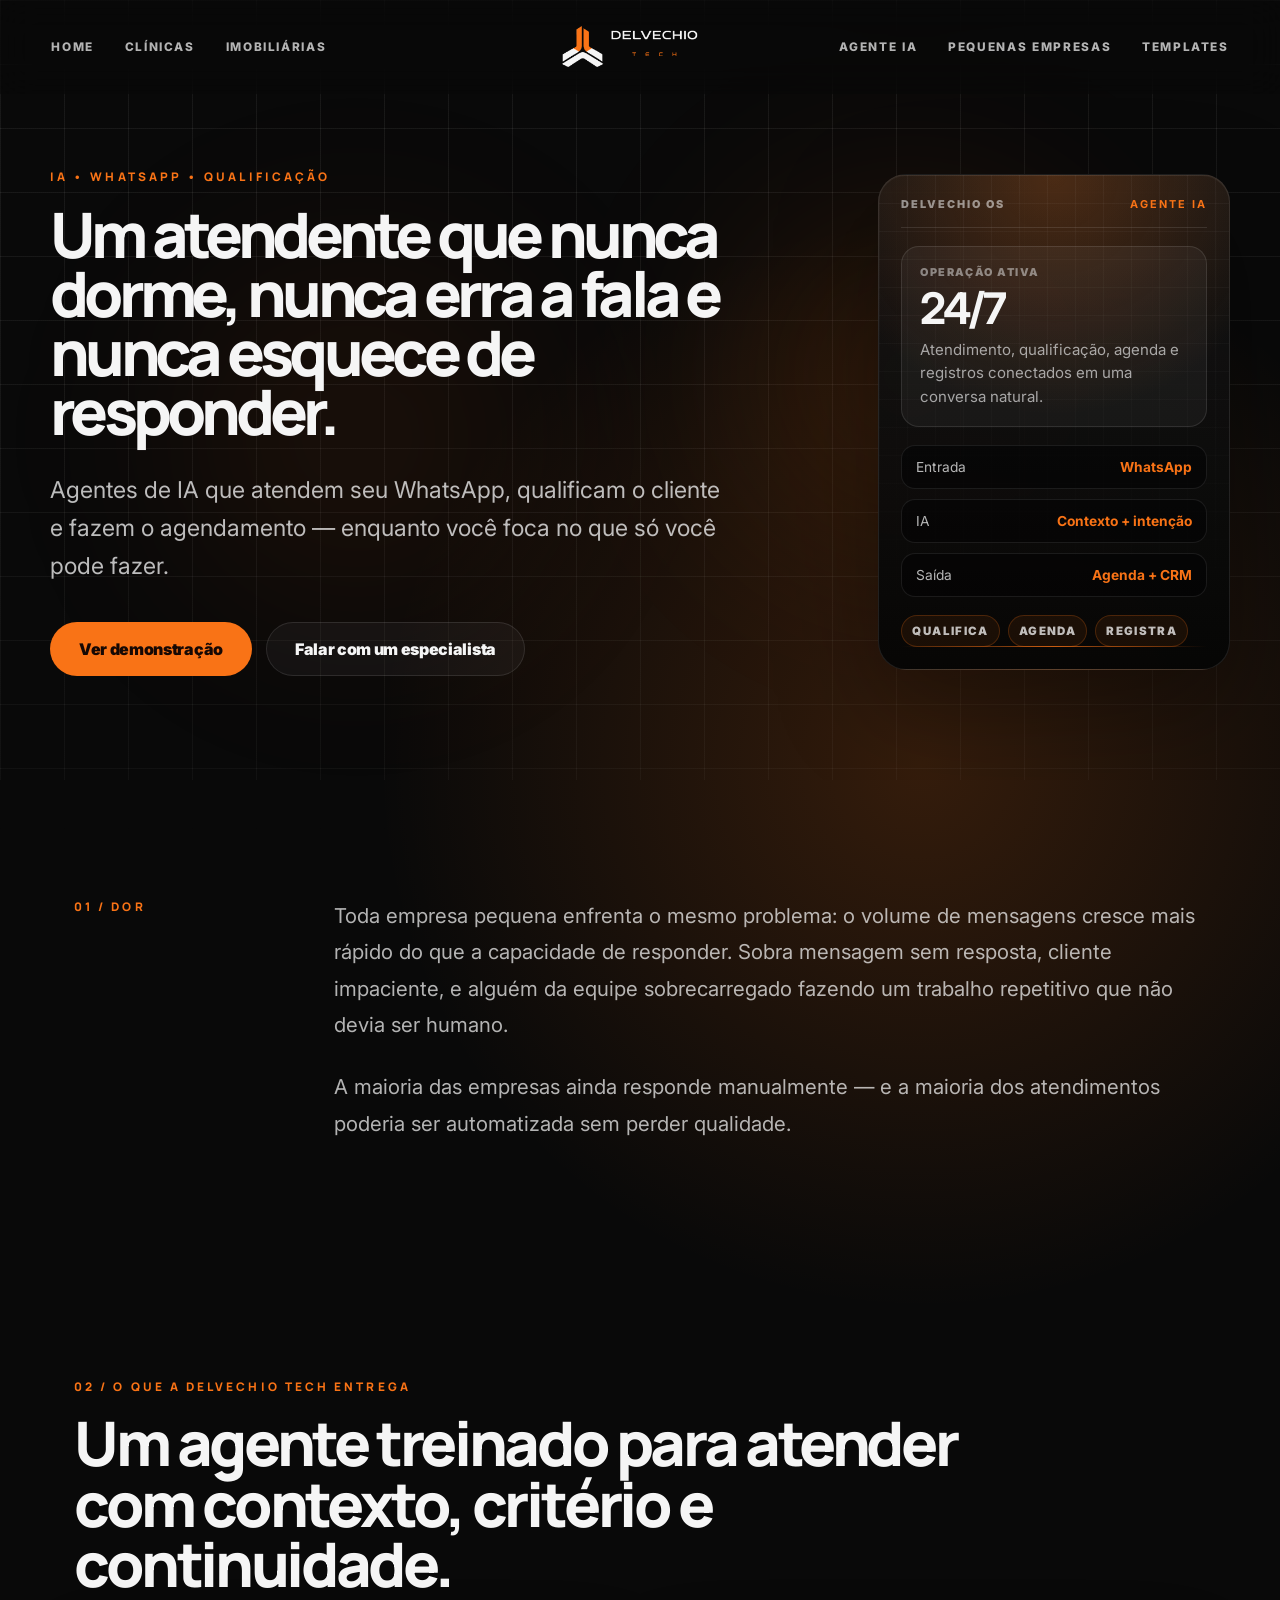
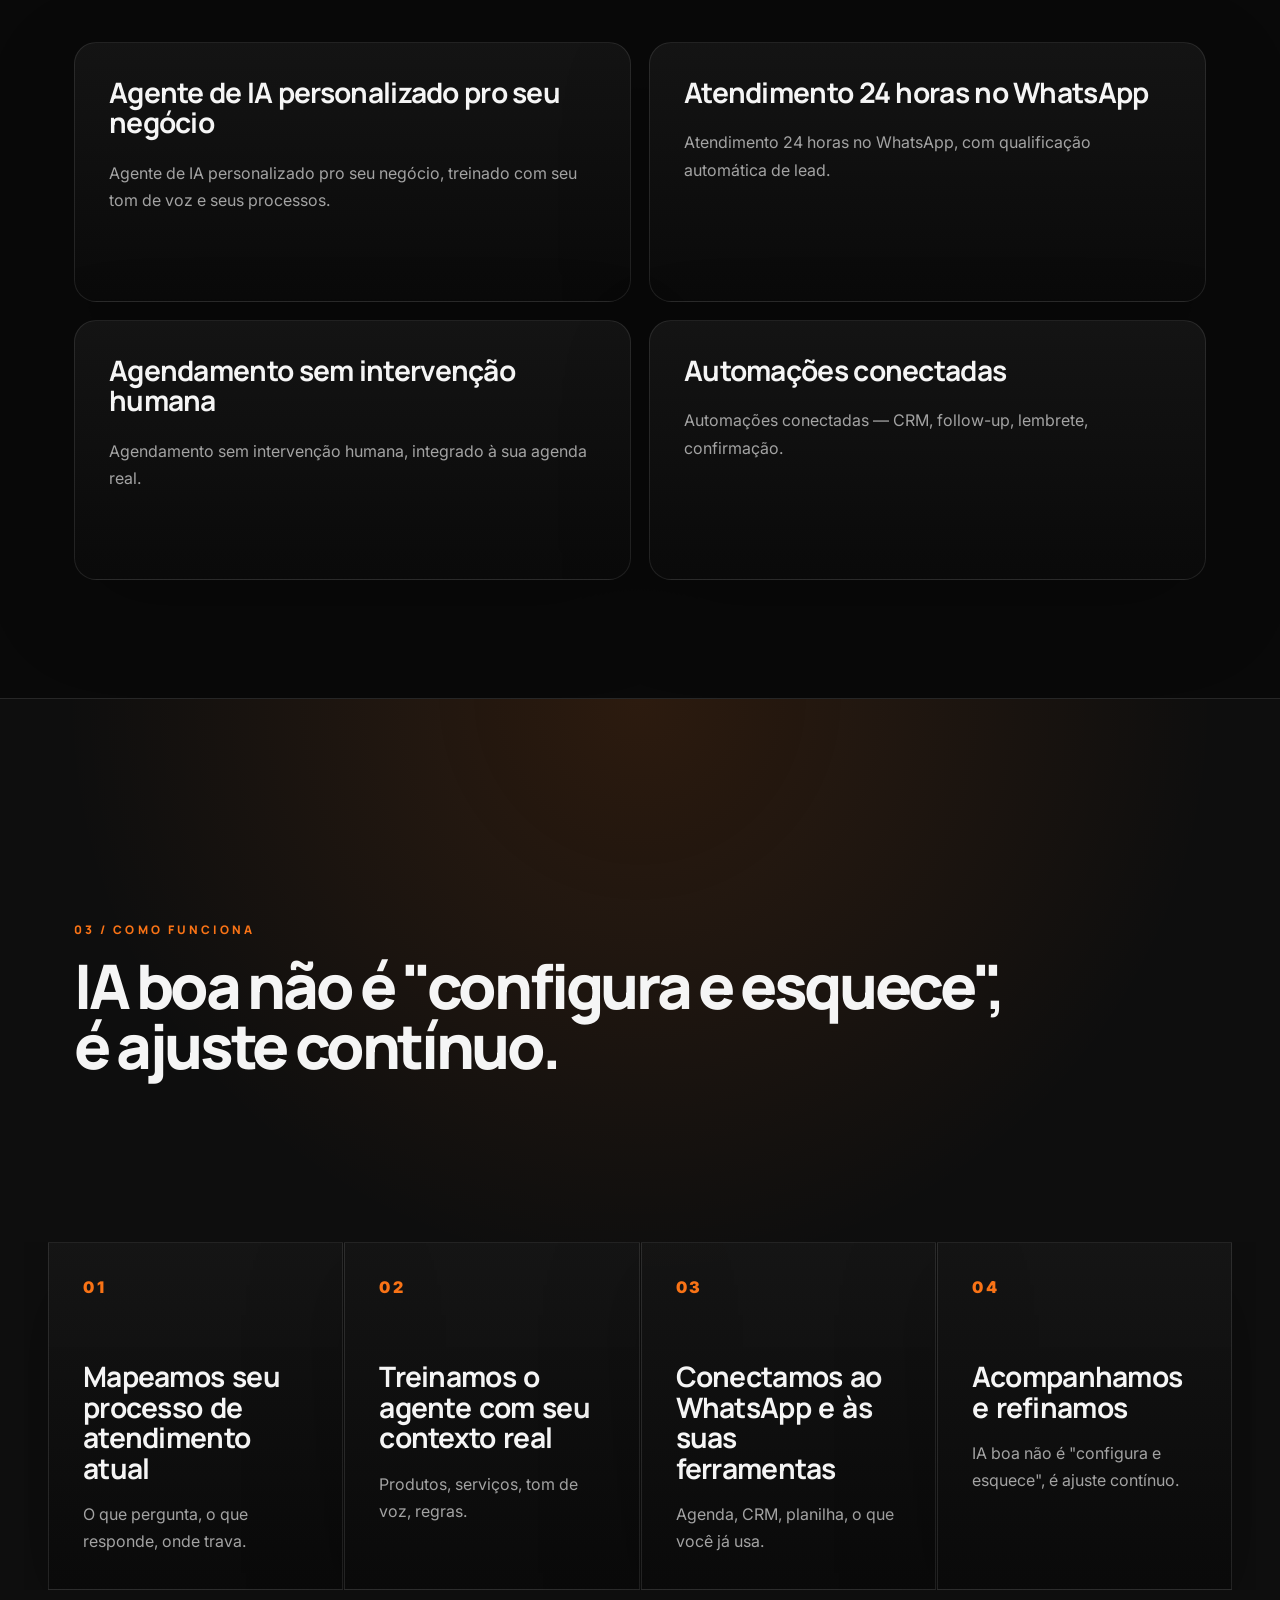
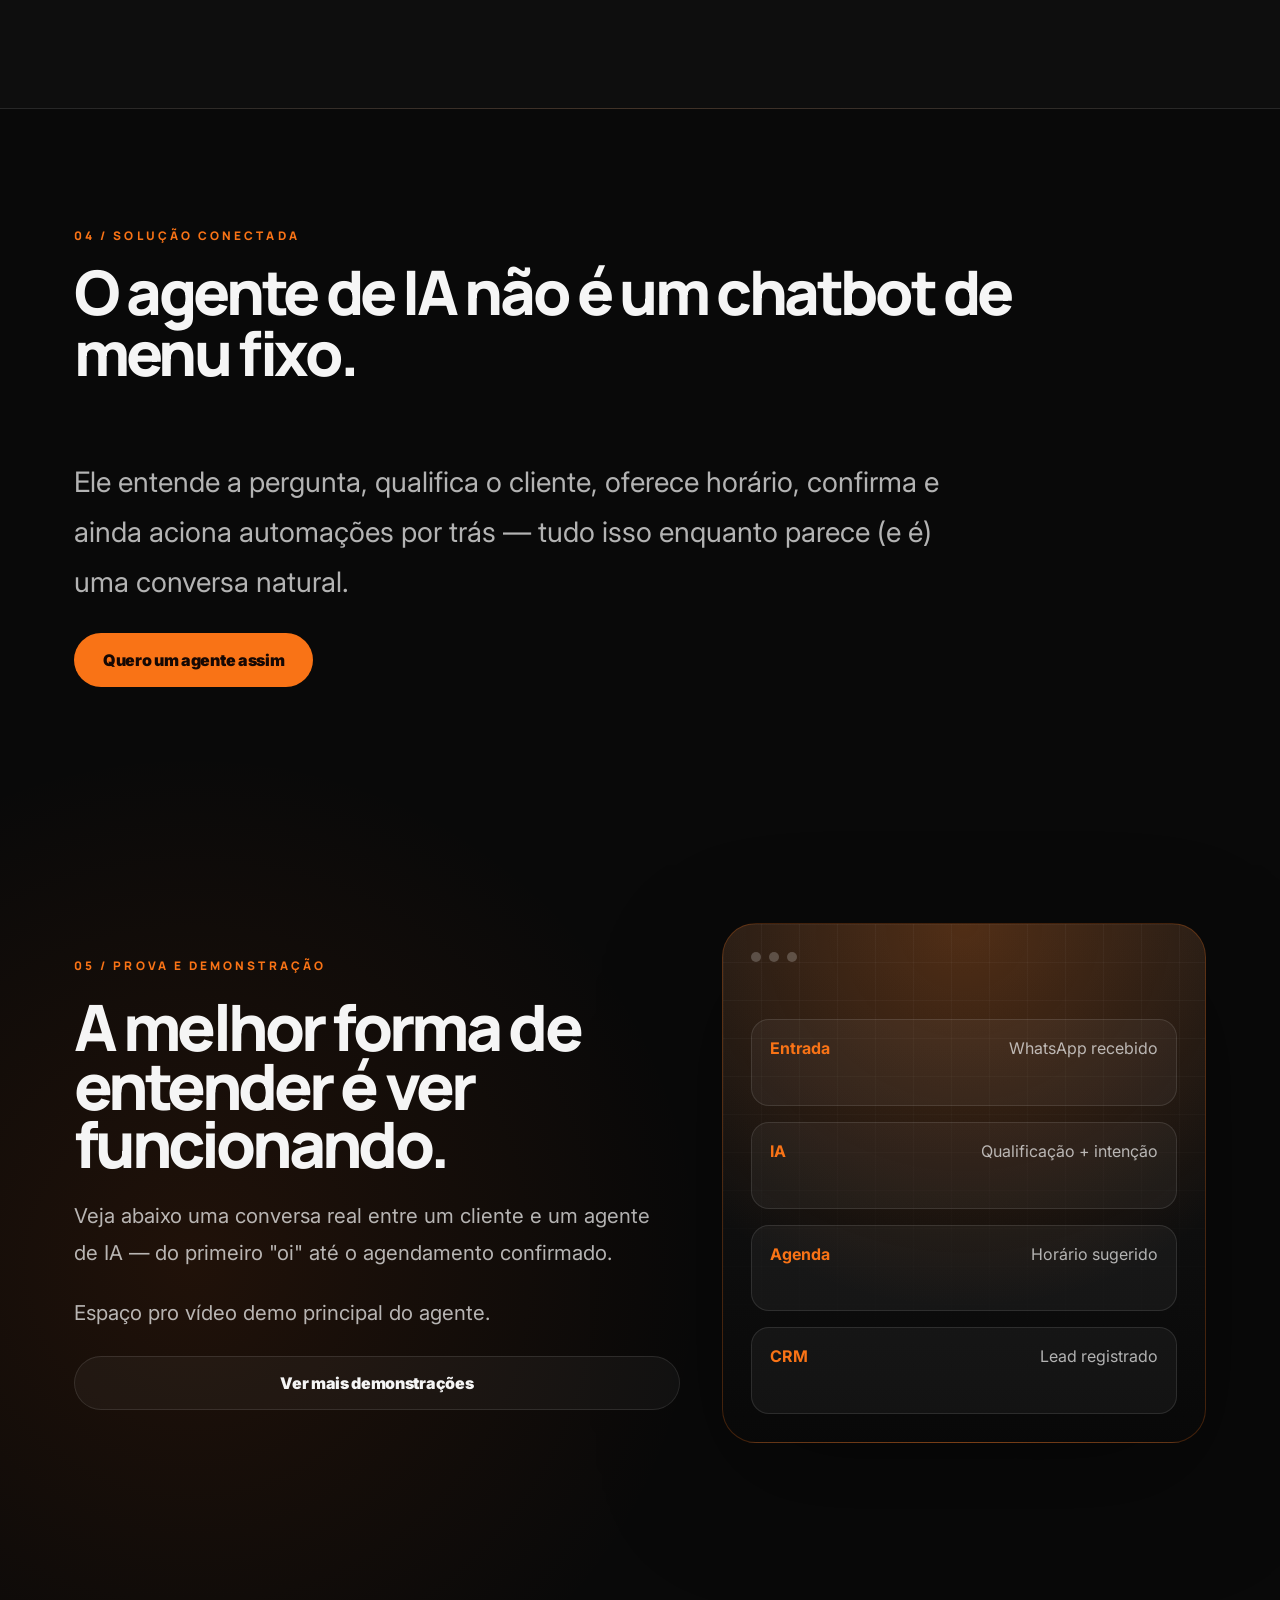
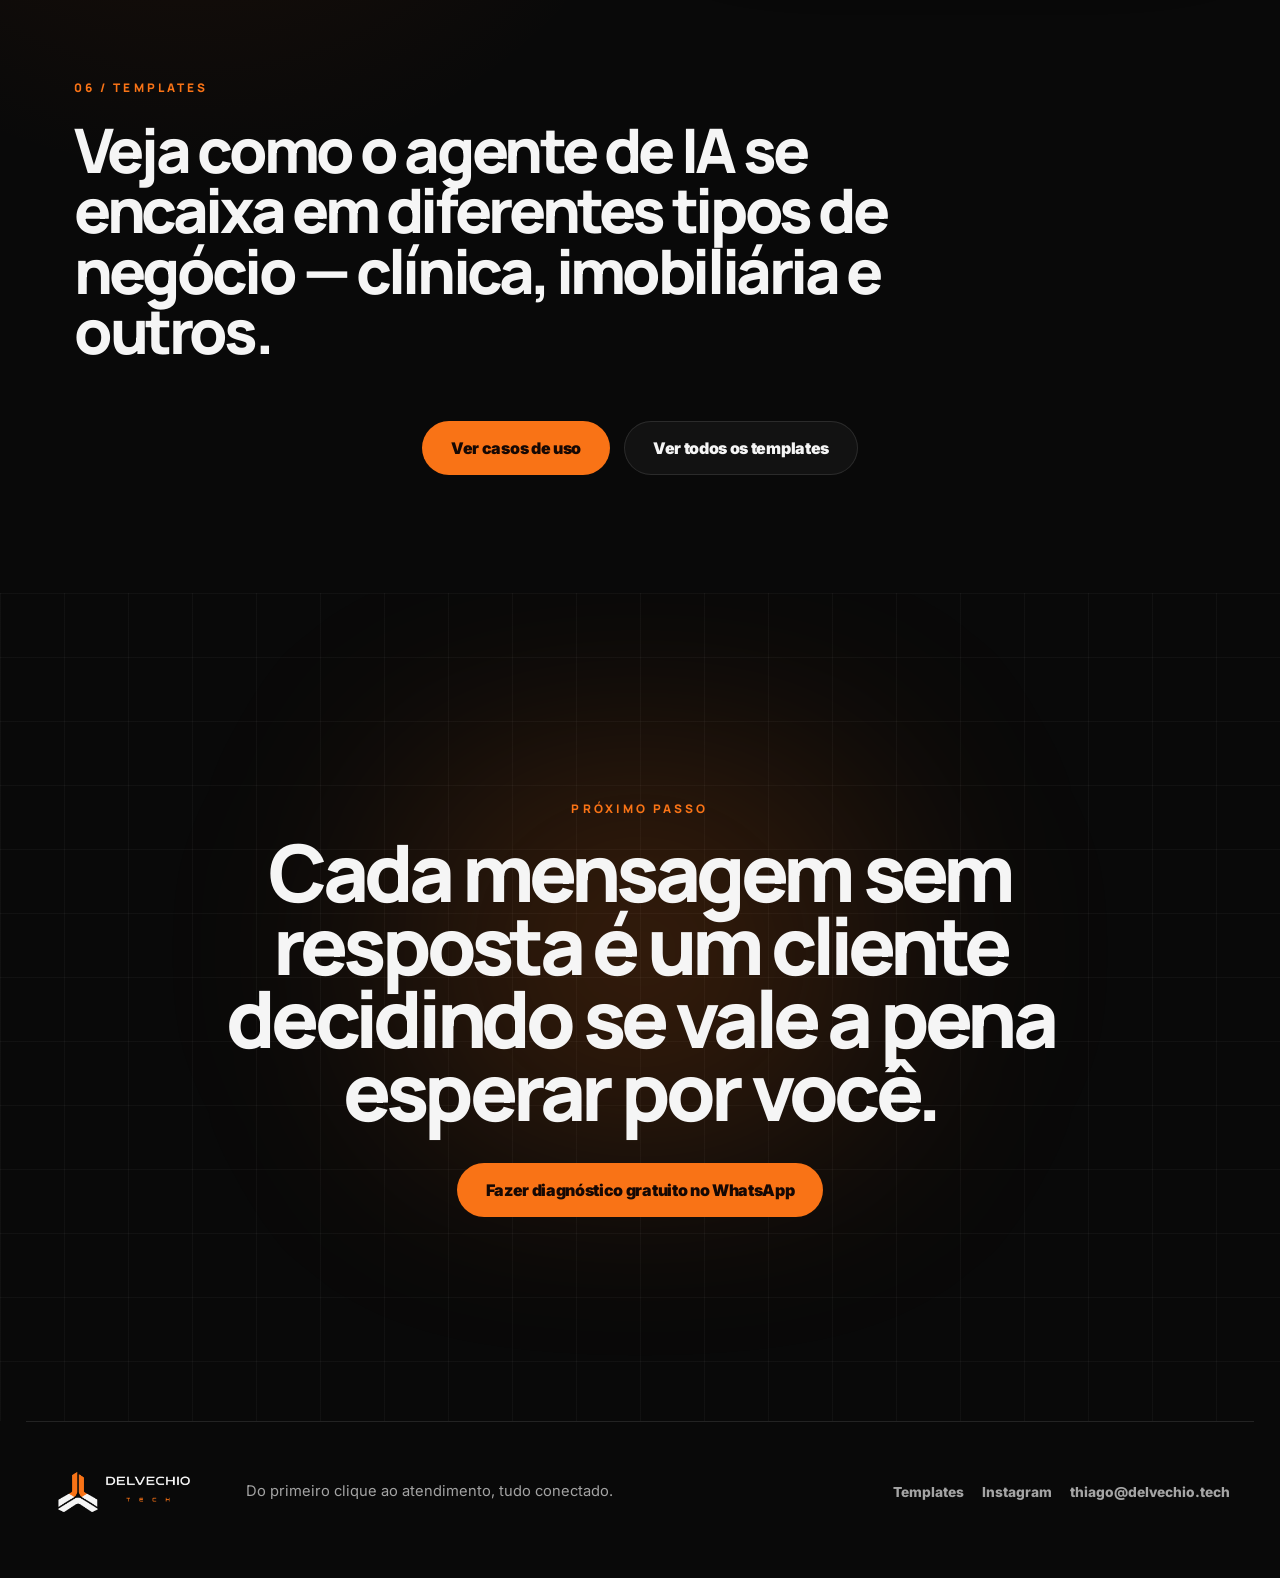
==== agente-ia/index.html @ a86553c7 "Refine niche pages with design system references" ====
<!doctype html>
<html lang="pt-BR">
  <head>
    <meta charset="utf-8" />
    <meta name="viewport" content="width=device-width, initial-scale=1" />
    <title>Agente de IA para WhatsApp, atendimento e qualificação de leads | Delvechio Tech</title>
    <meta
      name="description"
      content="Agentes de inteligência artificial que atendem, qualificam e agendam no WhatsApp, 24 horas por dia, sem intervenção humana."
    />
    <meta property="og:title" content="Agente de IA para WhatsApp, atendimento e qualificação de leads" />
    <meta property="og:description" content="Agentes de inteligência artificial que atendem, qualificam e agendam no WhatsApp, 24 horas por dia, sem intervenção humana." />
    <meta property="og:type" content="website" />
    <meta property="og:url" content="https://delvechio.tech/agente-ia" />
    <meta name="theme-color" content="#090909" />
    <link rel="icon" href="../assets/favicons/favicon.ico" />
    <link rel="preconnect" href="https://fonts.googleapis.com" />
    <link rel="preconnect" href="https://fonts.gstatic.com" crossorigin />
    <link
      href="https://fonts.googleapis.com/css2?family=Inter:wght@400;500;600;700;800;900&family=Manrope:wght@500;600;700;800&display=swap"
      rel="stylesheet"
    />
    <link rel="stylesheet" href="../styles.css" />
  </head>
  <body class="subpage">
    <header class="site-header nav-load" data-header>
      <nav class="desktop-nav left" aria-label="Navegação principal">
        <a href="../">Home</a>
        <a href="../clinicas/">Clínicas</a>
        <a href="../imobiliarias/">Imobiliárias</a>
      </nav>
      <a class="brand" href="../" aria-label="Delvechio Tech">
        <img src="../assets/logos/logo-horizontal.svg" alt="Delvechio Tech" />
      </a>
      <nav class="desktop-nav right" aria-label="Links secundários">
        <a href="../agente-ia/">Agente IA</a>
        <a href="../pequenas-empresas/">Pequenas empresas</a>
        <a href="../templates/">Templates</a>
      </nav>
      <button class="menu-button" type="button" data-menu-button aria-expanded="false" aria-controls="mobile-menu">Menu</button>
    </header>

    <nav class="mobile-nav" id="mobile-menu" data-mobile-menu aria-label="Navegação mobile">
      <a href="../">Home</a>
      <a href="../clinicas/">Clínicas</a>
      <a href="../imobiliarias/">Imobiliárias</a>
      <a href="../agente-ia/">Agente IA</a>
      <a href="../pequenas-empresas/">Pequenas empresas</a>
      <a href="../templates/">Templates</a>
      <a href="https://wa.me/5519991567756?text=Ol%C3%A1%2C%20Thiago.%20Quero%20falar%20sobre%20agente%20de%20IA." target="_blank" rel="noreferrer">Falar no WhatsApp</a>
    </nav>

    <main id="top">
      <section class="page-hero grid-bg">
        <div class="ambient ambient-one"></div>
        <div class="ambient ambient-two"></div>
        <div class="page-hero-inner reveal active">
          <div class="page-hero-copy">
            <p class="eyebrow">IA • WhatsApp • Qualificação</p>
            <h1>Um atendente que nunca dorme, nunca erra a fala e nunca esquece de responder.</h1>
            <p class="lead">
              Agentes de IA que atendem seu WhatsApp, qualificam o cliente e fazem o agendamento — enquanto você foca no que só você pode fazer.
            </p>
            <div class="hero-actions">
              <a class="button primary beam-button glow-on-hover" href="#demo">Ver demonstração</a>
              <a class="button secondary" href="https://wa.me/5519991567756?text=Ol%C3%A1%2C%20Thiago.%20Quero%20falar%20com%20um%20especialista%20sobre%20agente%20de%20IA." target="_blank" rel="noreferrer">Falar com um especialista</a>
            </div>
          </div>
          <aside class="hero-system-card reveal delay-200" aria-label="Painel de agente de IA">
            <div class="system-card-top"><span>Delvechio OS</span><b>Agente IA</b></div>
            <div class="system-metric">
              <small>Operação ativa</small>
              <strong>24/7</strong>
              <span>Atendimento, qualificação, agenda e registros conectados em uma conversa natural.</span>
            </div>
            <div class="system-flow">
              <div><span>Entrada</span><b>WhatsApp</b></div>
              <div><span>IA</span><b>Contexto + intenção</b></div>
              <div><span>Saída</span><b>Agenda + CRM</b></div>
            </div>
            <div class="system-status">
              <span>Qualifica</span>
              <span>Agenda</span>
              <span>Registra</span>
            </div>
          </aside>
        </div>
      </section>

      <section class="section sales-split" id="dor">
        <span class="section-kicker reveal">01 / Dor</span>
        <div class="sales-copy reveal delay-100">
          <p>Toda empresa pequena enfrenta o mesmo problema: o volume de mensagens cresce mais rápido do que a capacidade de responder. Sobra mensagem sem resposta, cliente impaciente, e alguém da equipe sobrecarregado fazendo um trabalho repetitivo que não devia ser humano.</p>
          <p>A maioria das empresas ainda responde manualmente — e a maioria dos atendimentos poderia ser automatizada sem perder qualidade.</p>
        </div>
      </section>

      <section class="section" id="entrega">
        <div class="section-title reveal">
          <span class="section-kicker">02 / O que a Delvechio Tech entrega</span>
          <h2>Um agente treinado para atender com contexto, critério e continuidade.</h2>
        </div>
        <div class="feature-grid">
          <article class="feature-card flashlight-card reveal">
            <h3>Agente de IA personalizado pro seu negócio</h3>
            <p>Agente de IA personalizado pro seu negócio, treinado com seu tom de voz e seus processos.</p>
          </article>
          <article class="feature-card flashlight-card reveal delay-100">
            <h3>Atendimento 24 horas no WhatsApp</h3>
            <p>Atendimento 24 horas no WhatsApp, com qualificação automática de lead.</p>
          </article>
          <article class="feature-card flashlight-card reveal delay-200">
            <h3>Agendamento sem intervenção humana</h3>
            <p>Agendamento sem intervenção humana, integrado à sua agenda real.</p>
          </article>
          <article class="feature-card flashlight-card reveal delay-300">
            <h3>Automações conectadas</h3>
            <p>Automações conectadas — CRM, follow-up, lembrete, confirmação.</p>
          </article>
        </div>
      </section>

      <section class="process-panel" id="como-funciona">
        <div class="section section-title reveal">
          <span class="section-kicker">03 / Como funciona</span>
          <h2>IA boa não é "configura e esquece", é ajuste contínuo.</h2>
        </div>
        <div class="method-rail page-rail">
          <article class="method-card reveal">
            <span>01</span>
            <h3>Mapeamos seu processo de atendimento atual</h3>
            <p>O que pergunta, o que responde, onde trava.</p>
          </article>
          <article class="method-card reveal delay-100">
            <span>02</span>
            <h3>Treinamos o agente com seu contexto real</h3>
            <p>Produtos, serviços, tom de voz, regras.</p>
          </article>
          <article class="method-card reveal delay-200">
            <span>03</span>
            <h3>Conectamos ao WhatsApp e às suas ferramentas</h3>
            <p>Agenda, CRM, planilha, o que você já usa.</p>
          </article>
          <article class="method-card reveal delay-300">
            <span>04</span>
            <h3>Acompanhamos e refinamos</h3>
            <p>IA boa não é "configura e esquece", é ajuste contínuo.</p>
          </article>
        </div>
      </section>

      <section class="section connected-block">
        <div class="section-title reveal">
          <span class="section-kicker">04 / Solução conectada</span>
          <h2>O agente de IA não é um chatbot de menu fixo.</h2>
        </div>
        <p class="big-paragraph reveal delay-100">
          Ele entende a pergunta, qualifica o cliente, oferece horário, confirma e ainda aciona automações por trás — tudo isso enquanto parece (e é) uma conversa natural.
        </p>
        <a class="button primary beam-button glow-on-hover reveal delay-200" href="https://wa.me/5519991567756?text=Ol%C3%A1%2C%20Thiago.%20Quero%20um%20agente%20de%20IA%20assim." target="_blank" rel="noreferrer">Quero um agente assim</a>
      </section>

      <section class="section demo-section" id="demo">
        <div class="demo-copy reveal">
          <span class="section-kicker">05 / Prova e demonstração</span>
          <h2>A melhor forma de entender é ver funcionando.</h2>
          <p>Veja abaixo uma conversa real entre um cliente e um agente de IA — do primeiro "oi" até o agendamento confirmado.</p>
          <p>Espaço pro vídeo demo principal do agente.</p>
          <a class="button secondary" href="https://wa.me/5519991567756?text=Ol%C3%A1%2C%20Thiago.%20Quero%20ver%20mais%20demonstra%C3%A7%C3%B5es%20de%20agente%20de%20IA." target="_blank" rel="noreferrer">Ver mais demonstrações</a>
        </div>
        <div class="demo-device ai-device reveal delay-100" aria-label="Demonstração visual de agente de IA">
          <div class="device-header"><span></span><span></span><span></span></div>
          <div class="automation-line"><b>Entrada</b><span>WhatsApp recebido</span></div>
          <div class="automation-line"><b>IA</b><span>Qualificação + intenção</span></div>
          <div class="automation-line"><b>Agenda</b><span>Horário sugerido</span></div>
          <div class="automation-line"><b>CRM</b><span>Lead registrado</span></div>
        </div>
      </section>

      <section class="section template-teaser">
        <span class="section-kicker reveal">06 / Templates</span>
        <h2 class="reveal delay-100">Veja como o agente de IA se encaixa em diferentes tipos de negócio — clínica, imobiliária e outros.</h2>
        <div class="hero-actions reveal delay-200">
          <a class="button primary beam-button glow-on-hover" href="../templates/#moderno-tech">Ver casos de uso</a>
          <a class="button secondary" href="../templates/">Ver todos os templates</a>
        </div>
      </section>

      <section class="final-cta grid-bg" id="contato">
        <div class="final-inner reveal">
          <span class="section-kicker">Próximo passo</span>
          <h2>Cada mensagem sem resposta é um cliente decidindo se vale a pena esperar por você.</h2>
          <div class="hero-actions">
            <a class="button primary beam-button glow-on-hover" href="https://wa.me/5519991567756?text=Ol%C3%A1%2C%20Thiago.%20Quero%20fazer%20um%20diagn%C3%B3stico%20gratuito%20sobre%20agente%20de%20IA." target="_blank" rel="noreferrer">Fazer diagnóstico gratuito no WhatsApp</a>
          </div>
        </div>
      </section>
    </main>

    <footer class="site-footer">
      <img src="../assets/logos/logo-horizontal.svg" alt="Delvechio Tech" />
      <p>Do primeiro clique ao atendimento, tudo conectado.</p>
      <div>
        <a href="../templates/">Templates</a>
        <a href="https://instagram.com/delvechio.tech" target="_blank" rel="noreferrer">Instagram</a>
        <a href="mailto:thiago@delvechio.tech">thiago@delvechio.tech</a>
      </div>
    </footer>

    <script src="../script.js"></script>
  </body>
</html>
---- styles.css ----
:root {
  --orange: #f97316;
  --orange-dark: #c9500a;
  --black: #090909;
  --graphite: #171717;
  --panel: rgba(16, 16, 16, 0.76);
  --panel-strong: rgba(23, 23, 23, 0.94);
  --line: rgba(245, 245, 245, 0.11);
  --line-hot: rgba(249, 115, 22, 0.36);
  --white: #f5f5f5;
  --muted: #a3a3a3;
  --max: 1180px;
  --ease: cubic-bezier(0.16, 1, 0.3, 1);
}

* {
  box-sizing: border-box;
}

html {
  scroll-behavior: smooth;
}

body {
  margin: 0;
  min-height: 100vh;
  overflow-x: hidden;
  color: var(--white);
  background:
    radial-gradient(circle at 72% 12%, rgba(249, 115, 22, 0.18), transparent 34rem),
    radial-gradient(circle at 15% 70%, rgba(201, 80, 10, 0.12), transparent 32rem),
    var(--black);
  font-family: Inter, Arial, Helvetica, sans-serif;
  selection-background-color: var(--orange);
}

body::before {
  position: fixed;
  inset: 0;
  z-index: -2;
  content: "";
  background-image:
    linear-gradient(rgba(245, 245, 245, 0.035) 1px, transparent 1px),
    linear-gradient(90deg, rgba(245, 245, 245, 0.035) 1px, transparent 1px);
  background-size: 64px 64px;
  mask-image: linear-gradient(to bottom, #000, rgba(0, 0, 0, 0.7), transparent 96%);
}

a {
  color: inherit;
  text-decoration: none;
}

img {
  display: block;
  max-width: 100%;
}

/* Motion system inspired by the reference design system. */
.reveal {
  opacity: 0;
  transform: translateY(2rem);
  filter: blur(8px);
  transition: opacity 1s var(--ease), transform 1s var(--ease), filter 1s ease;
}

.reveal.active {
  opacity: 1;
  transform: translateY(0);
  filter: blur(0);
}

.text-reveal-wrapper {
  display: inline-block;
  overflow: hidden;
  padding: 0.08em 0 0.1em;
  margin: -0.08em 0 -0.1em;
  vertical-align: bottom;
}

.text-reveal-content {
  display: block;
  opacity: 0;
  transform: translateY(112%);
  transition: transform 1.2s var(--ease), opacity 1.2s ease;
}

.reveal-active .text-reveal-content {
  opacity: 1;
  transform: translateY(0);
}

.delay-100 {
  transition-delay: 0.1s;
}

.delay-200 {
  transition-delay: 0.2s;
}

.delay-300 {
  transition-delay: 0.3s;
}

.delay-500 {
  transition-delay: 0.5s;
}

.delay-700 {
  transition-delay: 0.7s;
}

.nav-load {
  opacity: 0;
  transform: translateY(-12px);
  transition: opacity 0.8s ease-out, transform 0.8s ease-out, background 0.3s ease, border 0.3s ease;
}

.nav-load.loaded {
  opacity: 1;
  transform: translateY(0);
}

@keyframes shimmer {
  from {
    transform: translateX(-120%) skewX(-18deg);
  }

  to {
    transform: translateX(220%) skewX(-18deg);
  }
}

.beam-button {
  position: relative;
  overflow: hidden;
}

.beam-button::before {
  position: absolute;
  inset: 0 auto 0 -80%;
  width: 55%;
  content: "";
  background: linear-gradient(90deg, transparent, rgba(255, 255, 255, 0.36), transparent);
  transform: skewX(-18deg);
}

.beam-button:hover::before {
  animation: shimmer 0.85s var(--ease);
}

.glow-on-hover {
  transition: box-shadow 0.3s ease, transform 0.3s ease, border-color 0.3s ease;
}

.glow-on-hover:hover {
  border-color: var(--line-hot);
  box-shadow: 0 0 34px rgba(249, 115, 22, 0.18);
  transform: translateY(-2px);
}

.flashlight-card {
  position: relative;
  overflow: hidden;
}

.flashlight-card::before {
  position: absolute;
  inset: 0;
  z-index: 0;
  content: "";
  pointer-events: none;
  opacity: 0;
  background: radial-gradient(
    600px circle at var(--mouse-x, 50%) var(--mouse-y, 50%),
    rgba(249, 115, 22, 0.13),
    transparent 42%
  );
  transition: opacity 0.5s ease;
}

.flashlight-card:hover::before {
  opacity: 1;
}

.flashlight-card > * {
  position: relative;
  z-index: 1;
}

.grid-bg {
  background-image:
    linear-gradient(rgba(245, 245, 245, 0.04) 1px, transparent 1px),
    linear-gradient(90deg, rgba(245, 245, 245, 0.04) 1px, transparent 1px);
  background-size: 64px 64px;
}

.site-header {
  position: fixed;
  top: 0;
  right: 0;
  left: 0;
  z-index: 50;
  display: grid;
  grid-template-columns: 1fr auto 1fr;
  align-items: center;
  gap: 28px;
  padding: 18px clamp(18px, 4vw, 54px);
  border-bottom: 1px solid transparent;
  background: rgba(9, 9, 9, 0.52);
  backdrop-filter: blur(18px);
}

.site-header.is-scrolled {
  border-color: var(--line);
  background: rgba(9, 9, 9, 0.82);
}

.brand {
  justify-self: center;
}

.brand img {
  width: 172px;
}

.desktop-nav {
  display: flex;
  gap: clamp(16px, 2.4vw, 32px);
  align-items: center;
  color: rgba(245, 245, 245, 0.72);
  font-size: 0.74rem;
  font-weight: 800;
  letter-spacing: 0.14em;
  text-transform: uppercase;
}

.desktop-nav.right {
  justify-content: flex-end;
}

.desktop-nav a {
  transition: color 0.2s ease;
}

.desktop-nav a:hover,
.site-footer a:hover {
  color: var(--orange);
}

.menu-button,
.mobile-nav {
  display: none;
}

.hero {
  position: relative;
  display: flex;
  align-items: center;
  justify-content: center;
  min-height: 100vh;
  overflow: hidden;
  padding: 124px 24px 92px;
  text-align: center;
}

.ambient {
  position: absolute;
  width: min(44vw, 560px);
  height: min(44vw, 560px);
  border-radius: 999px;
  filter: blur(80px);
  opacity: 0.5;
  animation: pulse 7s ease-in-out infinite;
}

.ambient-one {
  top: 12%;
  right: 7%;
  background: radial-gradient(circle, rgba(249, 115, 22, 0.32), transparent 68%);
}

.ambient-two {
  bottom: 8%;
  left: 6%;
  background: radial-gradient(circle, rgba(201, 80, 10, 0.24), transparent 70%);
  animation-delay: 0.7s;
}

@keyframes pulse {
  0%,
  100% {
    transform: scale(1);
    opacity: 0.36;
  }

  50% {
    transform: scale(1.08);
    opacity: 0.58;
  }
}

.hero-inner {
  position: relative;
  z-index: 2;
  width: min(100%, 1120px);
  margin: 0 auto;
}

.eyebrow,
.section-kicker {
  margin: 0;
  color: var(--orange);
  font-family: Manrope, Inter, sans-serif;
  font-size: 0.74rem;
  font-weight: 900;
  letter-spacing: 0.26em;
  text-transform: uppercase;
}

.hero-title {
  margin-top: 20px;
}

h1,
h2,
h3 {
  margin: 0;
  font-family: Manrope, Inter, sans-serif;
  letter-spacing: -0.06em;
}

h1 {
  font-size: clamp(4rem, 10vw, 9.2rem);
  font-weight: 800;
  line-height: 0.95;
}

h2 {
  max-width: 970px;
  font-size: clamp(2.7rem, 6.2vw, 6.1rem);
  font-weight: 800;
  line-height: 0.92;
}

h3 {
  font-size: clamp(1.55rem, 2.2vw, 2.45rem);
  line-height: 1;
}

.accent-text,
h2 .accent-text {
  color: var(--orange);
}

.lead {
  max-width: 760px;
  margin: 34px auto 0;
  color: rgba(245, 245, 245, 0.76);
  font-size: clamp(1.08rem, 1.9vw, 1.45rem);
  line-height: 1.65;
}

.hero-actions {
  display: flex;
  flex-wrap: wrap;
  justify-content: center;
  gap: 14px;
  margin-top: 36px;
}

.button {
  display: inline-flex;
  align-items: center;
  justify-content: center;
  min-height: 54px;
  padding: 0 28px;
  border-radius: 999px;
  font-weight: 900;
  letter-spacing: -0.02em;
}

.button.primary {
  color: #160804;
  border: 1px solid rgba(249, 115, 22, 0.82);
  background: var(--orange);
}

.button.secondary {
  color: var(--white);
  border: 1px solid var(--line);
  background: rgba(245, 245, 245, 0.04);
}

.badges {
  display: flex;
  flex-wrap: wrap;
  justify-content: center;
  gap: 10px;
  margin-top: 40px;
}

.badges span,
.tag {
  display: inline-flex;
  align-items: center;
  min-height: 34px;
  padding: 0 14px;
  color: rgba(245, 245, 245, 0.76);
  border: 1px solid var(--line);
  border-radius: 999px;
  background: rgba(245, 245, 245, 0.045);
  backdrop-filter: blur(16px);
  font-size: 0.72rem;
  font-weight: 800;
  letter-spacing: 0.08em;
  text-transform: uppercase;
}

.scroll-indicator {
  position: absolute;
  bottom: 32px;
  left: 50%;
  display: grid;
  justify-items: center;
  gap: 9px;
  color: rgba(245, 245, 245, 0.48);
  font-size: 0.68rem;
  font-weight: 800;
  letter-spacing: 0.18em;
  text-transform: uppercase;
  transform: translateX(-50%);
}

.scroll-indicator i {
  width: 1px;
  height: 34px;
  background: linear-gradient(var(--orange), transparent);
  animation: scrollLine 1.5s ease-in-out infinite;
}

@keyframes scrollLine {
  0%,
  100% {
    opacity: 0.35;
    transform: scaleY(0.5);
    transform-origin: top;
  }

  50% {
    opacity: 1;
    transform: scaleY(1);
  }
}

.marquee-band {
  overflow: hidden;
  padding: 24px 0;
  border-top: 1px solid var(--line);
  border-bottom: 1px solid var(--line);
  background: rgba(23, 23, 23, 0.58);
}

.marquee-track {
  display: flex;
  width: max-content;
}

.marquee-content {
  display: flex;
  flex-shrink: 0;
  align-items: center;
  min-width: 100vw;
  animation: marquee 36s linear infinite;
}

.marquee-content span,
.marquee-content b {
  margin: 0 22px;
  color: rgba(245, 245, 245, 0.58);
  font-family: Manrope, Inter, sans-serif;
  font-size: 0.82rem;
  font-weight: 900;
  letter-spacing: 0.24em;
  text-transform: uppercase;
}

.marquee-content b {
  color: var(--orange);
}

@keyframes marquee {
  from {
    transform: translateX(0);
  }

  to {
    transform: translateX(-100%);
  }
}

.section {
  max-width: var(--max);
  margin: 0 auto;
  padding: 118px 24px;
  scroll-margin-top: 110px;
}

#metodo,
#contato {
  scroll-margin-top: 110px;
}

.split-section {
  display: grid;
  grid-template-columns: 0.22fr 1fr 0.72fr;
  gap: 42px;
  align-items: start;
  min-height: 84vh;
}

.split-text {
  display: grid;
  gap: 22px;
  padding-top: 12px;
}

.split-text p,
.niche-card p,
.method-card p,
.solution-card p,
.founder p,
.final-inner p,
.site-footer p {
  margin: 0;
  color: var(--muted);
  line-height: 1.7;
}

.section-title {
  display: grid;
  gap: 18px;
  margin-bottom: 48px;
}

.subpage .section-title h2,
.subpage .template-teaser h2 {
  max-width: 940px;
  font-size: clamp(2.35rem, 4.8vw, 4.85rem);
  line-height: 0.98;
  letter-spacing: -0.055em;
}

.subpage .connected-block .section-title h2 {
  max-width: 1060px;
}

.niche-grid {
  display: grid;
  grid-template-columns: repeat(2, minmax(0, 1fr));
  gap: 22px;
}

.niche-card,
.solution-card,
.method-card,
.founder {
  border: 1px solid var(--line);
  background: linear-gradient(180deg, rgba(23, 23, 23, 0.82), rgba(10, 10, 10, 0.88));
  box-shadow: 0 28px 90px rgba(0, 0, 0, 0.28);
}

.niche-card {
  min-height: 560px;
  padding: clamp(28px, 4vw, 48px);
  border-radius: 34px;
}

.niche-card h3 {
  margin-top: 34px;
  max-width: 560px;
  font-size: clamp(2.35rem, 4.4vw, 4.8rem);
}

.niche-card p {
  margin-top: 26px;
  max-width: 590px;
  font-size: 1.04rem;
}

.niche-card ul {
  display: grid;
  gap: 14px;
  margin: 34px 0 0;
  padding: 0;
  list-style: none;
}

.niche-card li {
  position: relative;
  padding-left: 26px;
  color: rgba(245, 245, 245, 0.78);
}

.niche-card li::before {
  position: absolute;
  top: 0.62em;
  left: 0;
  width: 9px;
  height: 9px;
  content: "";
  border-radius: 50%;
  background: var(--orange);
  box-shadow: 0 0 18px rgba(249, 115, 22, 0.52);
}

.card-link {
  display: inline-flex;
  margin-top: 34px;
  color: var(--orange);
  font-weight: 900;
  letter-spacing: 0.02em;
}

.card-link::after {
  margin-left: 8px;
  content: "→";
}

.card-link.compact {
  margin-top: 22px;
}

.method-panel {
  padding: 96px 0 118px;
  border-top: 1px solid var(--line);
  border-bottom: 1px solid var(--line);
  background:
    radial-gradient(circle at 50% 0%, rgba(249, 115, 22, 0.13), transparent 36rem),
    rgba(245, 245, 245, 0.025);
}

.method-rail {
  display: grid;
  grid-template-columns: repeat(4, minmax(280px, 1fr));
  gap: 1px;
  max-width: 1320px;
  margin: 0 auto;
  padding: 0 24px;
  overflow: hidden;
}

.method-card {
  min-height: 300px;
  padding: 34px;
}

.method-card span,
.solution-card span {
  color: var(--orange);
  font-weight: 900;
  letter-spacing: 0.18em;
}

.method-card h3 {
  margin-top: 64px;
}

.method-card p {
  margin-top: 18px;
}

.solution-grid {
  display: grid;
  grid-template-columns: repeat(3, minmax(0, 1fr));
  gap: 18px;
}

.solution-card {
  min-height: 290px;
  padding: 28px;
  border-radius: 24px;
}

.solution-card h3 {
  margin-top: 54px;
}

.niche-card h3,
.method-card h3,
.solution-card h3 {
  letter-spacing: -0.025em;
  line-height: 1.08;
  word-spacing: 0.08em;
}

.solution-card p {
  margin-top: 16px;
}

.founder {
  display: grid;
  grid-template-columns: minmax(320px, 0.52fr) 1fr;
  gap: 48px;
  align-items: center;
  padding: clamp(22px, 3vw, 34px);
  border-radius: 34px;
}

.founder-portrait {
  position: relative;
  display: grid;
  place-items: center;
  min-height: 620px;
  overflow: hidden;
  border: 1px solid var(--line);
  border-radius: 30px;
  background:
    radial-gradient(circle at 50% 18%, rgba(249, 115, 22, 0.28), transparent 28rem),
    linear-gradient(180deg, rgba(245, 245, 245, 0.05), rgba(9, 9, 9, 0.12)),
    var(--black);
}

.founder-portrait::before {
  position: absolute;
  inset: 0;
  content: "";
  background-image:
    linear-gradient(rgba(245, 245, 245, 0.04) 1px, transparent 1px),
    linear-gradient(90deg, rgba(245, 245, 245, 0.04) 1px, transparent 1px);
  background-size: 42px 42px;
  mask-image: linear-gradient(to bottom, #000, rgba(0, 0, 0, 0.45), transparent 92%);
}

.founder-portrait::after {
  position: absolute;
  inset: auto 10% 0;
  height: 46%;
  content: "";
  border-radius: 999px 999px 0 0;
  background: linear-gradient(180deg, rgba(249, 115, 22, 0.22), rgba(249, 115, 22, 0));
  filter: blur(34px);
}

.portrait-frame {
  position: relative;
  z-index: 1;
  width: min(88%, 430px);
  height: 560px;
  overflow: hidden;
  border: 1px solid rgba(249, 115, 22, 0.34);
  border-radius: 28px;
  background: rgba(9, 9, 9, 0.68);
  box-shadow:
    0 28px 80px rgba(0, 0, 0, 0.42),
    0 0 70px rgba(249, 115, 22, 0.16);
}

.portrait-frame img {
  width: 100%;
  height: 100%;
  object-fit: cover;
  object-position: 52% 34%;
  filter: contrast(1.05) saturate(0.98);
}

.portrait-badge {
  position: absolute;
  right: 24px;
  bottom: 24px;
  z-index: 2;
  display: inline-flex;
  align-items: center;
  gap: 10px;
  padding: 10px 14px;
  border: 1px solid var(--line);
  border-radius: 999px;
  background: rgba(9, 9, 9, 0.76);
  backdrop-filter: blur(16px);
  box-shadow: 0 18px 44px rgba(0, 0, 0, 0.32);
  color: rgba(245, 245, 245, 0.82);
  font-size: 0.78rem;
  font-weight: 900;
  letter-spacing: 0.08em;
  text-transform: uppercase;
}

.portrait-badge img {
  width: 24px;
}

.founder > div:last-child {
  padding: 44px 22px 44px 0;
}

.founder h2 {
  margin-top: 18px;
}

.founder p {
  max-width: 700px;
  margin-top: 28px;
  font-size: 1.1rem;
}

.final-cta {
  position: relative;
  display: grid;
  place-items: center;
  min-height: 92vh;
  padding: 120px 24px;
  overflow: hidden;
  text-align: center;
}

.final-cta::before {
  position: absolute;
  inset: 12% 12% auto;
  height: 520px;
  content: "";
  border-radius: 999px;
  background: radial-gradient(circle, rgba(249, 115, 22, 0.22), transparent 68%);
  filter: blur(80px);
}

.final-inner {
  position: relative;
  z-index: 1;
  width: min(100%, 980px);
}

.final-inner h2 {
  margin: 18px auto 0;
}

.final-inner p {
  max-width: 760px;
  margin: 30px auto 0;
  font-size: 1.12rem;
}

.page-hero {
  position: relative;
  display: grid;
  align-items: center;
  min-height: auto;
  overflow: hidden;
  padding: 168px 24px 104px;
  text-align: left;
}

.page-hero-inner {
  position: relative;
  z-index: 2;
  display: grid;
  grid-template-columns: minmax(0, 1fr) minmax(320px, 0.46fr);
  gap: clamp(34px, 5vw, 74px);
  align-items: center;
  width: min(100%, var(--max));
  margin: 0 auto;
}

.page-hero-copy {
  min-width: 0;
}

.page-hero h1 {
  max-width: 880px;
  margin: 20px 0 0;
  font-size: clamp(3.15rem, 4.9vw, 5.95rem);
  line-height: 0.94;
  letter-spacing: -0.075em;
}

.page-hero .lead {
  max-width: 680px;
  margin: 30px 0 0;
}

.page-hero .hero-actions {
  justify-content: flex-start;
}

.hero-system-card {
  position: relative;
  display: grid;
  gap: 18px;
  min-height: 430px;
  padding: 22px;
  overflow: hidden;
  border: 1px solid rgba(245, 245, 245, 0.1);
  border-radius: 28px;
  background:
    radial-gradient(circle at 50% 0%, rgba(249, 115, 22, 0.24), transparent 15rem),
    linear-gradient(180deg, rgba(23, 23, 23, 0.9), rgba(5, 5, 5, 0.94));
  box-shadow: 0 34px 100px rgba(0, 0, 0, 0.34), inset 0 1px 0 rgba(255, 255, 255, 0.05);
}

.hero-system-card::before {
  position: absolute;
  inset: 0;
  content: "";
  pointer-events: none;
  background-image:
    linear-gradient(rgba(245, 245, 245, 0.045) 1px, transparent 1px),
    linear-gradient(90deg, rgba(245, 245, 245, 0.045) 1px, transparent 1px);
  background-size: 28px 28px;
  mask-image: linear-gradient(to bottom, #000, transparent 92%);
}

.hero-system-card::after {
  position: absolute;
  inset: auto 22px 22px;
  height: 1px;
  content: "";
  background: linear-gradient(90deg, transparent, rgba(249, 115, 22, 0.72), transparent);
}

.system-card-top,
.system-metric,
.system-flow,
.system-status {
  position: relative;
  z-index: 1;
}

.system-card-top {
  display: flex;
  justify-content: space-between;
  gap: 16px;
  padding-bottom: 16px;
  border-bottom: 1px solid var(--line);
  color: rgba(245, 245, 245, 0.54);
  font-size: 0.68rem;
  font-weight: 900;
  letter-spacing: 0.18em;
  text-transform: uppercase;
}

.system-card-top b {
  color: var(--orange);
}

.system-metric {
  display: grid;
  gap: 8px;
  padding: 18px;
  border: 1px solid var(--line);
  border-radius: 18px;
  background: rgba(245, 245, 245, 0.045);
}

.system-metric small,
.system-flow small,
.system-status small {
  color: rgba(245, 245, 245, 0.48);
  font-size: 0.68rem;
  font-weight: 900;
  letter-spacing: 0.14em;
  text-transform: uppercase;
}

.system-metric strong {
  color: var(--white);
  font-size: clamp(2rem, 3.4vw, 3.4rem);
  line-height: 1;
  letter-spacing: -0.06em;
}

.system-metric span {
  color: rgba(245, 245, 245, 0.64);
  font-size: 0.94rem;
  line-height: 1.55;
}

.system-flow {
  display: grid;
  gap: 10px;
}

.system-flow div {
  display: flex;
  justify-content: space-between;
  gap: 16px;
  padding: 13px 14px;
  border: 1px solid rgba(245, 245, 245, 0.09);
  border-radius: 14px;
  background: rgba(5, 5, 5, 0.58);
  color: rgba(245, 245, 245, 0.74);
  font-size: 0.86rem;
}

.system-flow b {
  color: var(--orange);
}

.system-status {
  display: flex;
  flex-wrap: wrap;
  gap: 8px;
  margin-top: auto;
}

.system-status span {
  padding: 8px 10px;
  border: 1px solid rgba(249, 115, 22, 0.22);
  border-radius: 999px;
  background: rgba(249, 115, 22, 0.08);
  color: rgba(245, 245, 245, 0.76);
  font-size: 0.72rem;
  font-weight: 900;
  letter-spacing: 0.12em;
  text-transform: uppercase;
}

.sales-split {
  display: grid;
  grid-template-columns: minmax(120px, 0.24fr) minmax(0, 1fr);
  gap: clamp(28px, 4vw, 54px);
  align-items: start;
}

.sales-copy {
  display: grid;
  gap: 26px;
  max-width: 920px;
}

.sales-copy p,
.big-paragraph,
.demo-copy p,
.template-card p {
  margin: 0;
  color: rgba(245, 245, 245, 0.72);
  font-size: clamp(1.06rem, 1.6vw, 1.28rem);
  line-height: 1.78;
}

.feature-grid {
  display: grid;
  grid-template-columns: repeat(2, minmax(0, 1fr));
  gap: 18px;
}

.feature-card {
  min-height: 260px;
  padding: clamp(24px, 3vw, 34px);
  border: 1px solid rgba(245, 245, 245, 0.1);
  border-radius: 22px;
  background: linear-gradient(180deg, rgba(23, 23, 23, 0.82), rgba(10, 10, 10, 0.88));
  box-shadow: 0 28px 90px rgba(0, 0, 0, 0.22);
}

.feature-card h3 {
  letter-spacing: -0.025em;
  line-height: 1.08;
}

.feature-card p {
  margin: 22px 0 0;
  color: var(--muted);
  line-height: 1.7;
}

.process-panel {
  padding: 104px 24px 118px;
  border-top: 1px solid var(--line);
  border-bottom: 1px solid var(--line);
  background:
    radial-gradient(circle at 50% 0%, rgba(249, 115, 22, 0.13), transparent 36rem),
    rgba(245, 245, 245, 0.025);
}

.page-rail .method-card {
  min-height: 320px;
}

.connected-block {
  display: grid;
  gap: 26px;
}

.connected-block .button {
  width: fit-content;
}

.big-paragraph {
  max-width: 900px;
  font-size: clamp(1.24rem, 2.2vw, 1.8rem);
}

.demo-section {
  display: grid;
  grid-template-columns: minmax(0, 0.9fr) minmax(320px, 0.72fr);
  gap: 42px;
  align-items: center;
}

.demo-copy {
  display: grid;
  gap: 24px;
}

.demo-copy h2 {
  font-size: clamp(2.6rem, 5vw, 5.4rem);
}

.demo-device {
  position: relative;
  display: grid;
  gap: 16px;
  min-height: 520px;
  padding: 28px;
  overflow: hidden;
  border: 1px solid rgba(249, 115, 22, 0.24);
  border-radius: 34px;
  background:
    radial-gradient(circle at 50% 0%, rgba(249, 115, 22, 0.26), transparent 24rem),
    linear-gradient(180deg, rgba(23, 23, 23, 0.96), rgba(9, 9, 9, 0.92));
  box-shadow: 0 40px 120px rgba(0, 0, 0, 0.34);
}

.demo-device::before {
  position: absolute;
  inset: 0;
  content: "";
  background-image:
    linear-gradient(rgba(245, 245, 245, 0.04) 1px, transparent 1px),
    linear-gradient(90deg, rgba(245, 245, 245, 0.04) 1px, transparent 1px);
  background-size: 38px 38px;
  mask-image: linear-gradient(to bottom, #000, transparent 90%);
}

.device-header,
.chat-bubble,
.automation-line {
  position: relative;
  z-index: 1;
}

.device-header {
  display: flex;
  gap: 8px;
  margin-bottom: 12px;
}

.device-header span {
  width: 10px;
  height: 10px;
  border-radius: 999px;
  background: rgba(245, 245, 245, 0.22);
}

.chat-bubble {
  max-width: 82%;
  padding: 14px 16px;
  border: 1px solid var(--line);
  border-radius: 18px;
  color: rgba(245, 245, 245, 0.82);
  background: rgba(245, 245, 245, 0.05);
  line-height: 1.5;
}

.chat-bubble.agent {
  justify-self: end;
  border-color: rgba(249, 115, 22, 0.28);
  background: rgba(249, 115, 22, 0.12);
}

.automation-line {
  display: flex;
  justify-content: space-between;
  gap: 18px;
  padding: 18px;
  border: 1px solid var(--line);
  border-radius: 18px;
  background: rgba(245, 245, 245, 0.045);
}

.automation-line b {
  color: var(--orange);
}

.automation-line span {
  color: rgba(245, 245, 245, 0.7);
}

.template-teaser {
  display: grid;
  gap: 24px;
}

.template-grid {
  display: grid;
  grid-template-columns: 1fr;
  gap: 28px;
}

.template-card {
  display: grid;
  grid-template-columns: minmax(320px, 0.78fr) minmax(0, 1fr);
  gap: clamp(24px, 4vw, 42px);
  min-height: 420px;
  padding: clamp(20px, 3vw, 30px);
  border: 1px solid var(--line);
  border-radius: 32px;
  background: linear-gradient(180deg, rgba(23, 23, 23, 0.84), rgba(10, 10, 10, 0.9));
  box-shadow: 0 28px 90px rgba(0, 0, 0, 0.24);
  scroll-margin-top: 110px;
}

.template-card > div:last-child {
  display: grid;
  align-content: start;
  gap: 14px;
}

.template-card h3 {
  font-size: clamp(2rem, 3.4vw, 4rem);
  letter-spacing: -0.035em;
  line-height: 1;
}

.template-card p {
  font-size: 0.98rem;
  line-height: 1.55;
}

.template-card strong {
  color: rgba(245, 245, 245, 0.88);
}

.template-card .button {
  width: fit-content;
  margin-top: 6px;
}

.template-preview {
  position: relative;
  display: grid;
  align-content: end;
  min-height: 360px;
  overflow: hidden;
  padding: clamp(24px, 4vw, 38px);
  border-radius: 24px;
  isolation: isolate;
}

.template-preview::before,
.template-preview::after {
  position: absolute;
  content: "";
  z-index: 0;
  pointer-events: none;
}

.template-preview > * {
  position: relative;
  z-index: 1;
}

.template-preview span {
  color: rgba(245, 245, 245, 0.74);
  font-size: 0.72rem;
  font-weight: 900;
  letter-spacing: 0.14em;
  text-transform: uppercase;
}

.template-preview b {
  max-width: 260px;
  margin-top: 10px;
  font-family: Manrope, Inter, sans-serif;
  font-size: clamp(1.6rem, 2.6vw, 2.4rem);
  line-height: 0.98;
  letter-spacing: -0.05em;
}

.template-preview i {
  width: 72px;
  height: 8px;
  margin-top: 22px;
  border-radius: 999px;
  background: var(--orange);
}

.preview-medical-premium {
  color: #121212;
  background:
    linear-gradient(135deg, rgba(255, 255, 255, 0.95), rgba(232, 227, 218, 0.92)),
    #f5f2ec;
}

.preview-medical-premium span,
.preview-medical-premium b {
  color: #151515;
}

.preview-medical-premium::before {
  inset: 28px 28px auto auto;
  width: 110px;
  height: 110px;
  border: 1px solid rgba(249, 115, 22, 0.35);
  border-radius: 999px;
}

.preview-medical-clean {
  color: #111827;
  background:
    linear-gradient(90deg, rgba(249, 115, 22, 0.14) 1px, transparent 1px),
    linear-gradient(#fff, #f7f7f4);
  background-size: 30px 30px, auto;
}

.preview-medical-clean span,
.preview-medical-clean b {
  color: #111827;
}

.preview-realestate-premium {
  background:
    linear-gradient(180deg, rgba(9, 9, 9, 0.08), rgba(9, 9, 9, 0.82)),
    linear-gradient(135deg, #5f4a36, #111);
}

.preview-realestate-premium::before {
  inset: 24px;
  border: 1px solid rgba(245, 245, 245, 0.18);
}

.preview-captor {
  background:
    radial-gradient(circle at 84% 20%, rgba(249, 115, 22, 0.5), transparent 12rem),
    linear-gradient(135deg, #101010, #232323);
}

.preview-captor::before {
  right: 24px;
  bottom: 24px;
  width: 44%;
  height: 36%;
  border: 1px solid rgba(245, 245, 245, 0.16);
  border-radius: 16px;
  background: rgba(245, 245, 245, 0.06);
}

.preview-institutional {
  background:
    linear-gradient(rgba(245, 245, 245, 0.06) 1px, transparent 1px),
    linear-gradient(135deg, #161616, #0b0b0b);
  background-size: 42px 42px, auto;
}

.preview-tech {
  background:
    radial-gradient(circle at 72% 14%, rgba(249, 115, 22, 0.52), transparent 13rem),
    radial-gradient(circle at 18% 86%, rgba(245, 245, 245, 0.12), transparent 12rem),
    #050505;
}

.preview-tech::before {
  inset: 0;
  background-image:
    radial-gradient(1px 1px at 20px 30px, rgba(255, 255, 255, 0.8), transparent),
    radial-gradient(1px 1px at 70px 90px, rgba(249, 115, 22, 0.8), transparent);
  background-size: 120px 120px;
}

.preview-conversion {
  background:
    linear-gradient(90deg, rgba(249, 115, 22, 0.88) 0 40%, transparent 40%),
    linear-gradient(135deg, #111, #050505);
}

.link-grid {
  display: grid;
  grid-template-columns: repeat(4, minmax(0, 1fr));
  gap: 14px;
}

.link-grid a {
  min-height: 90px;
  padding: 22px;
  border: 1px solid var(--line);
  border-radius: 20px;
  background: rgba(245, 245, 245, 0.045);
  color: rgba(245, 245, 245, 0.82);
  font-weight: 900;
}

.site-footer {
  display: grid;
  grid-template-columns: auto 1fr auto;
  gap: 28px;
  align-items: center;
  max-width: calc(var(--max) + 48px);
  margin: 0 auto;
  padding: 42px 24px 58px;
  border-top: 1px solid var(--line);
}

.site-footer img {
  width: 168px;
}

.site-footer p {
  font-size: 0.92rem;
}

.site-footer div {
  display: flex;
  flex-wrap: wrap;
  justify-content: flex-end;
  gap: 18px;
  color: rgba(245, 245, 245, 0.66);
  font-size: 0.86rem;
  font-weight: 800;
}

@media (max-width: 1080px) {
  .site-header {
    grid-template-columns: auto 1fr auto;
  }

  .desktop-nav {
    display: none;
  }

  .brand {
    justify-self: start;
  }

  .menu-button {
    display: inline-flex;
    align-items: center;
    justify-content: center;
    min-height: 42px;
    padding: 0 17px;
    color: var(--white);
    border: 1px solid var(--line);
    border-radius: 999px;
    background: rgba(245, 245, 245, 0.04);
    font: inherit;
    font-weight: 900;
  }

  .mobile-nav.is-open {
    position: fixed;
    top: 82px;
    right: 18px;
    left: 18px;
    z-index: 49;
    display: grid;
    gap: 8px;
    padding: 18px;
    border: 1px solid var(--line);
    border-radius: 24px;
    background: rgba(9, 9, 9, 0.96);
    backdrop-filter: blur(18px);
  }

  .mobile-nav a {
    padding: 13px 4px;
    color: rgba(245, 245, 245, 0.82);
    font-weight: 800;
  }

  .split-section,
  .founder {
    grid-template-columns: 1fr;
  }

  .founder > div:last-child {
    padding: 0 8px 12px;
  }

  .method-rail,
  .solution-grid,
  .feature-grid,
  .template-grid {
    grid-template-columns: repeat(2, minmax(0, 1fr));
  }

  .template-grid {
    grid-template-columns: 1fr;
  }

  .page-hero-inner {
    grid-template-columns: 1fr;
  }

  .hero-system-card {
    min-height: 360px;
  }

  .sales-split,
  .demo-section,
  .template-card {
    grid-template-columns: 1fr;
  }

  .link-grid {
    grid-template-columns: repeat(2, minmax(0, 1fr));
  }

  .site-footer {
    grid-template-columns: 1fr;
  }

  .site-footer div {
    justify-content: flex-start;
  }
}

@media (max-width: 760px) {
  .brand img {
    width: 146px;
  }

  .hero {
    min-height: 100svh;
    padding: 112px 18px 88px;
    text-align: left;
  }

  .hero-actions,
  .badges {
    justify-content: flex-start;
  }

  h1 {
    font-size: clamp(3.7rem, 15vw, 5.4rem);
  }

  h2 {
    font-size: clamp(2.55rem, 12vw, 4.3rem);
  }

  .lead {
    margin-left: 0;
  }

  .button {
    width: 100%;
  }

  .section {
    padding: 88px 18px;
  }

  .split-section,
  .niche-grid,
  .method-rail,
  .solution-grid,
  .feature-grid,
  .template-grid,
  .link-grid {
    grid-template-columns: 1fr;
  }

  .page-hero {
    min-height: auto;
    padding: 126px 18px 78px;
    text-align: left;
  }

  .page-hero h1 {
    font-size: clamp(2.75rem, 11.5vw, 4.9rem);
    line-height: 0.98;
  }

  .page-hero .lead {
    margin-top: 24px;
  }

  .hero-system-card {
    min-height: 330px;
    padding: 18px;
    border-radius: 24px;
  }

  .sales-split,
  .demo-section,
  .template-card {
    grid-template-columns: 1fr;
  }

  .feature-card,
  .template-card {
    min-height: auto;
  }

  .template-preview {
    min-height: 300px;
  }

  .niche-card {
    min-height: auto;
    padding: 28px;
  }

  .method-card {
    min-height: 260px;
  }

  .founder {
    padding: 18px;
  }

  .founder-portrait {
    min-height: 540px;
  }

  .portrait-frame {
    width: min(92%, 360px);
    height: 490px;
  }

  .method-card h3 {
    margin-top: 72px;
  }

  .final-cta {
    min-height: 80vh;
    padding: 96px 18px;
    text-align: left;
  }

  .final-cta .hero-actions {
    justify-content: stretch;
  }
}
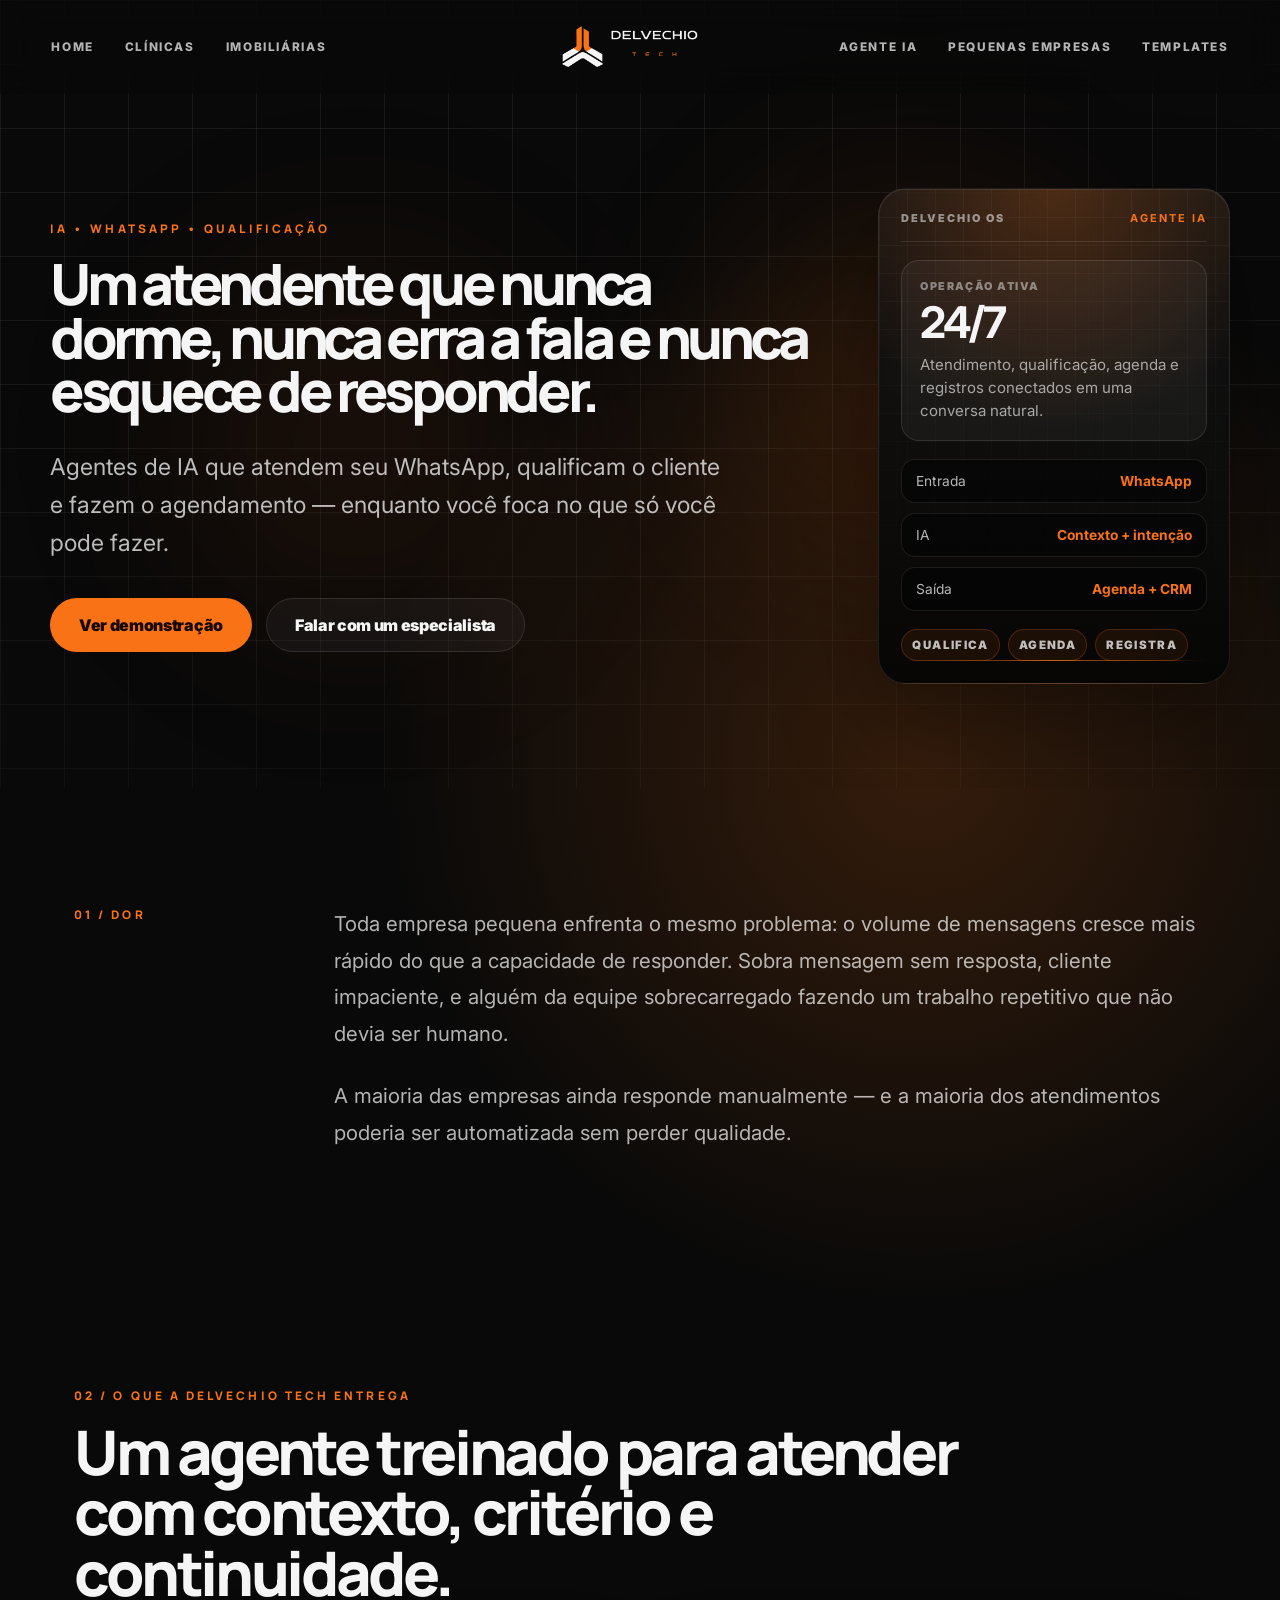
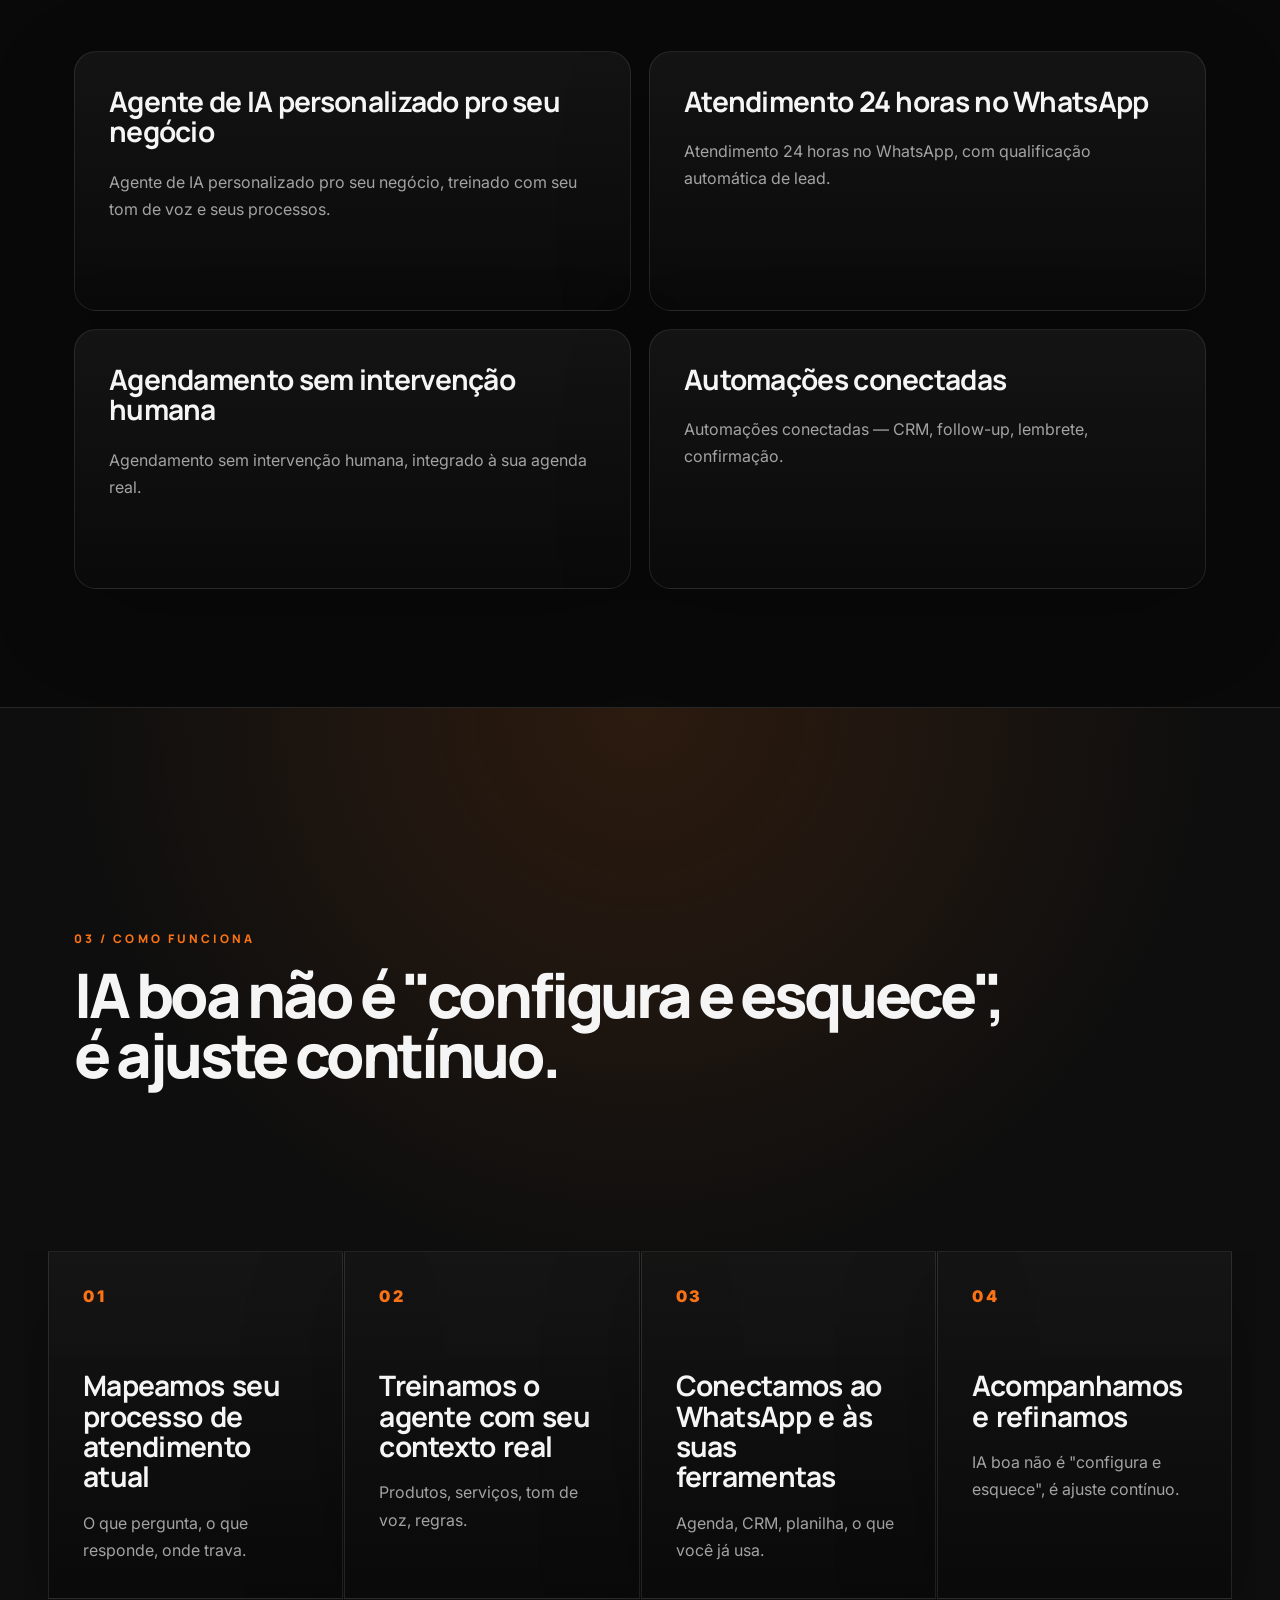
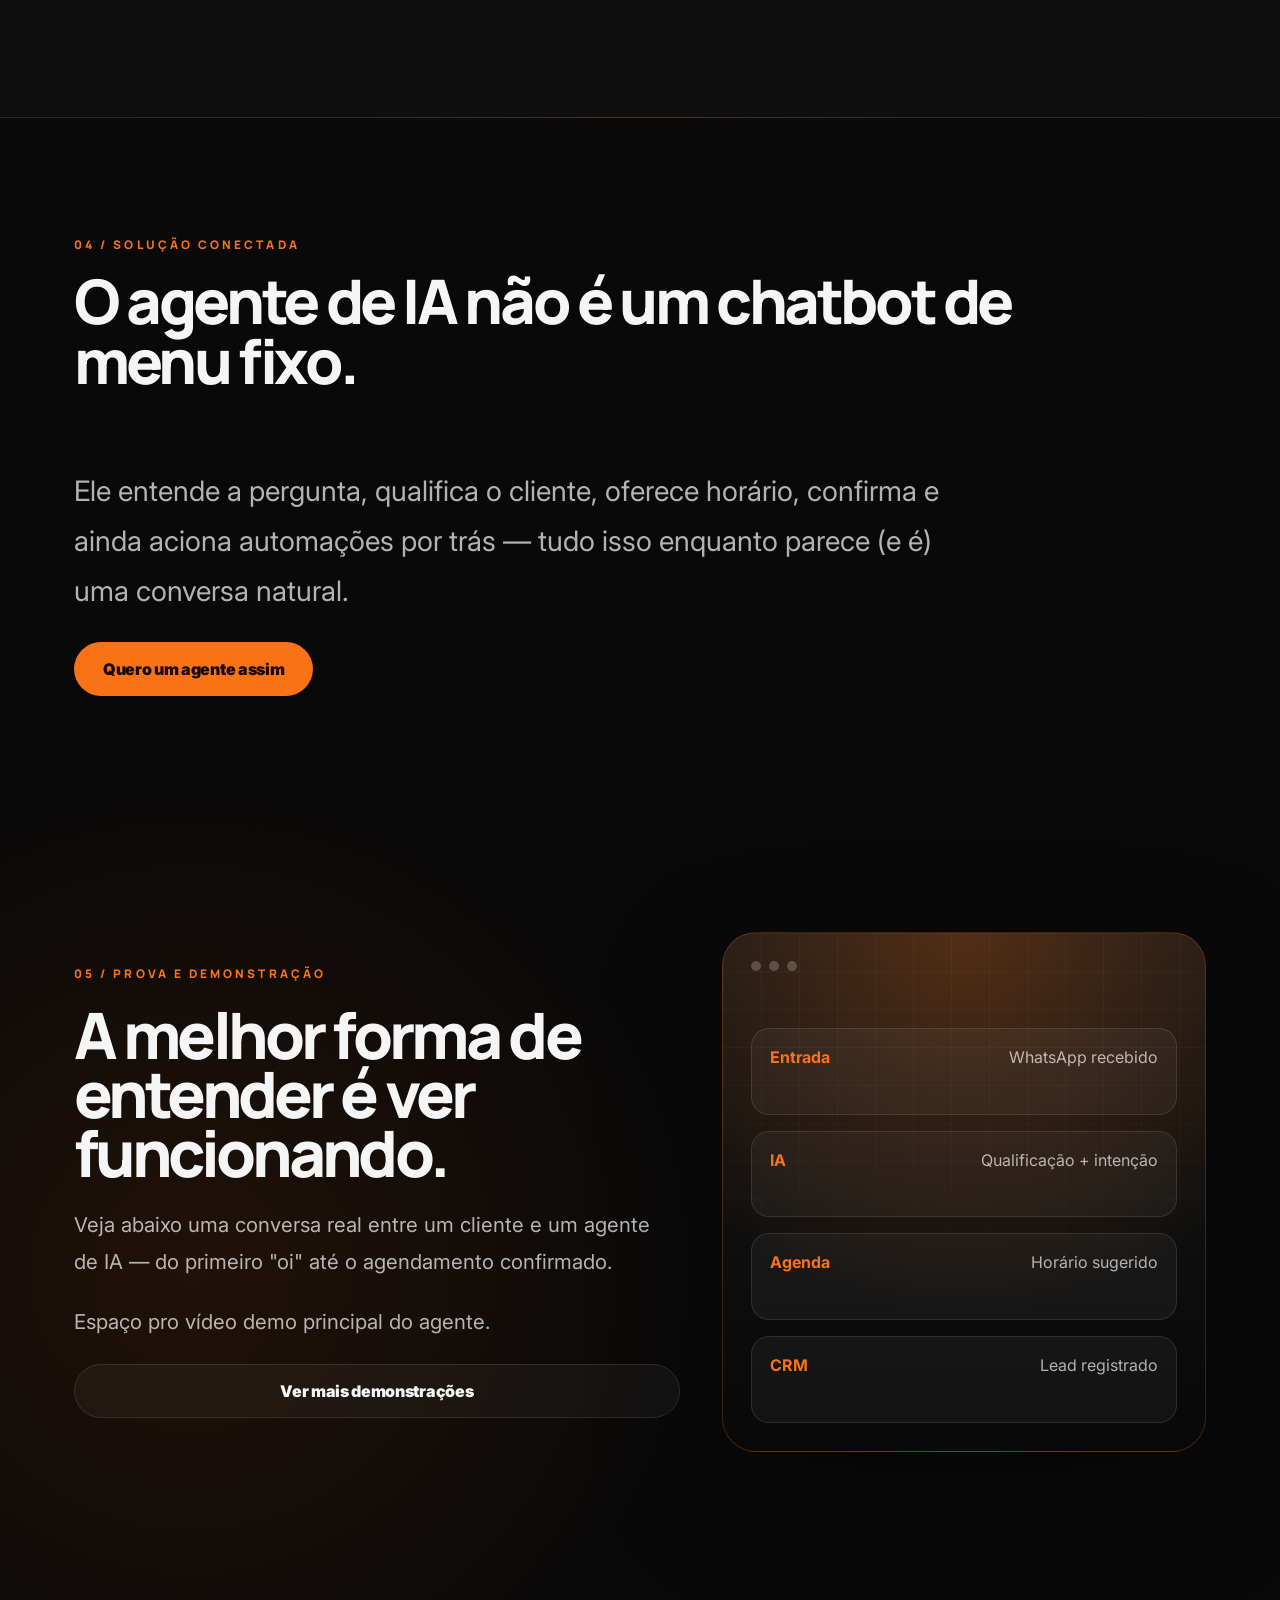
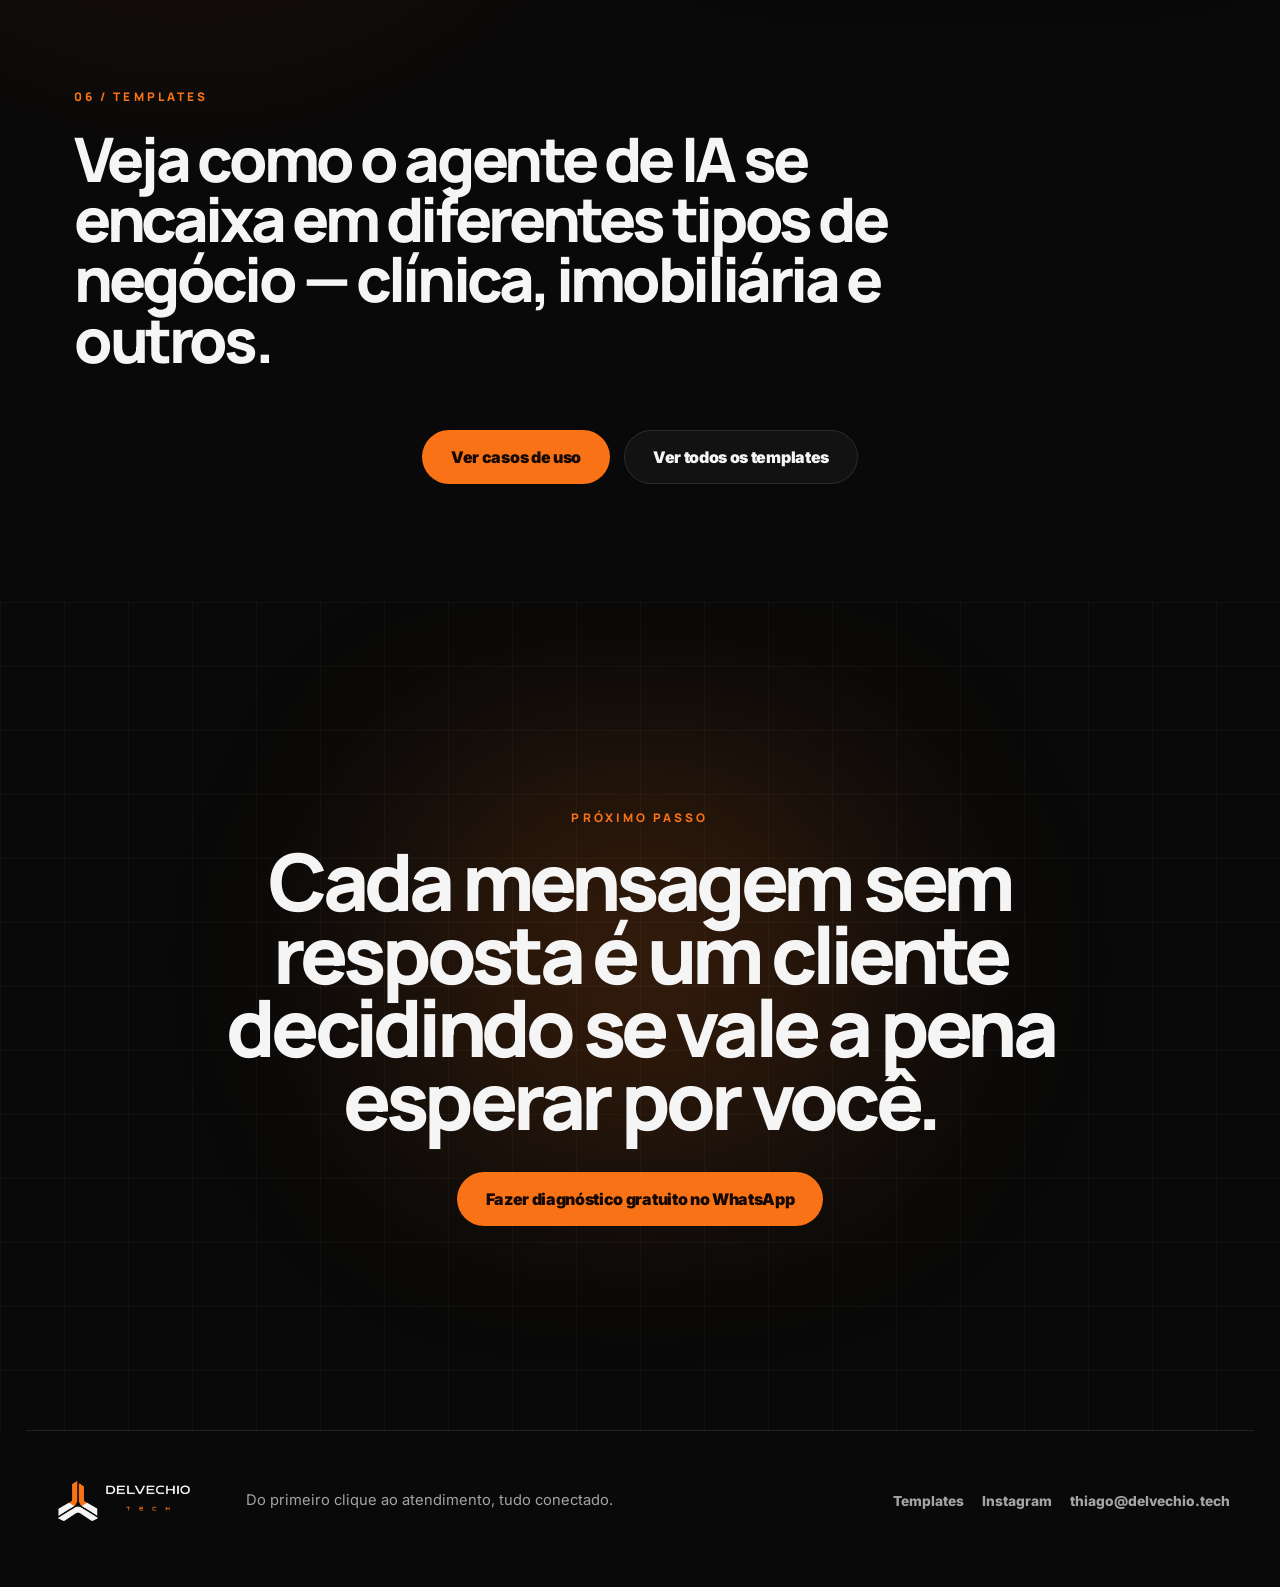
==== commit 8e63f420: "Force refreshed styles for subpage heroes" ====
--- a/agente-ia/index.html
+++ b/agente-ia/index.html
@@ -20,7 +20,7 @@
       href="https://fonts.googleapis.com/css2?family=Inter:wght@400;500;600;700;800;900&family=Manrope:wght@500;600;700;800&display=swap"
       rel="stylesheet"
     />
-    <link rel="stylesheet" href="../styles.css" />
+    <link rel="stylesheet" href="../styles.css?v=20260619-refino2" />
   </head>
   <body class="subpage">
     <header class="site-header nav-load" data-header>
@@ -207,6 +207,6 @@
       </div>
     </footer>
 
-    <script src="../script.js"></script>
+    <script src="../script.js?v=20260619-refino2"></script>
   </body>
 </html>
--- a/styles.css
+++ b/styles.css
@@ -845,7 +845,7 @@
   align-items: center;
   min-height: auto;
   overflow: hidden;
-  padding: 168px 24px 104px;
+  padding: 188px 24px 104px;
   text-align: left;
 }
 
@@ -867,7 +867,7 @@
 .page-hero h1 {
   max-width: 880px;
   margin: 20px 0 0;
-  font-size: clamp(3.15rem, 4.9vw, 5.95rem);
+  font-size: clamp(3rem, 4.45vw, 5.35rem);
   line-height: 0.94;
   letter-spacing: -0.075em;
 }
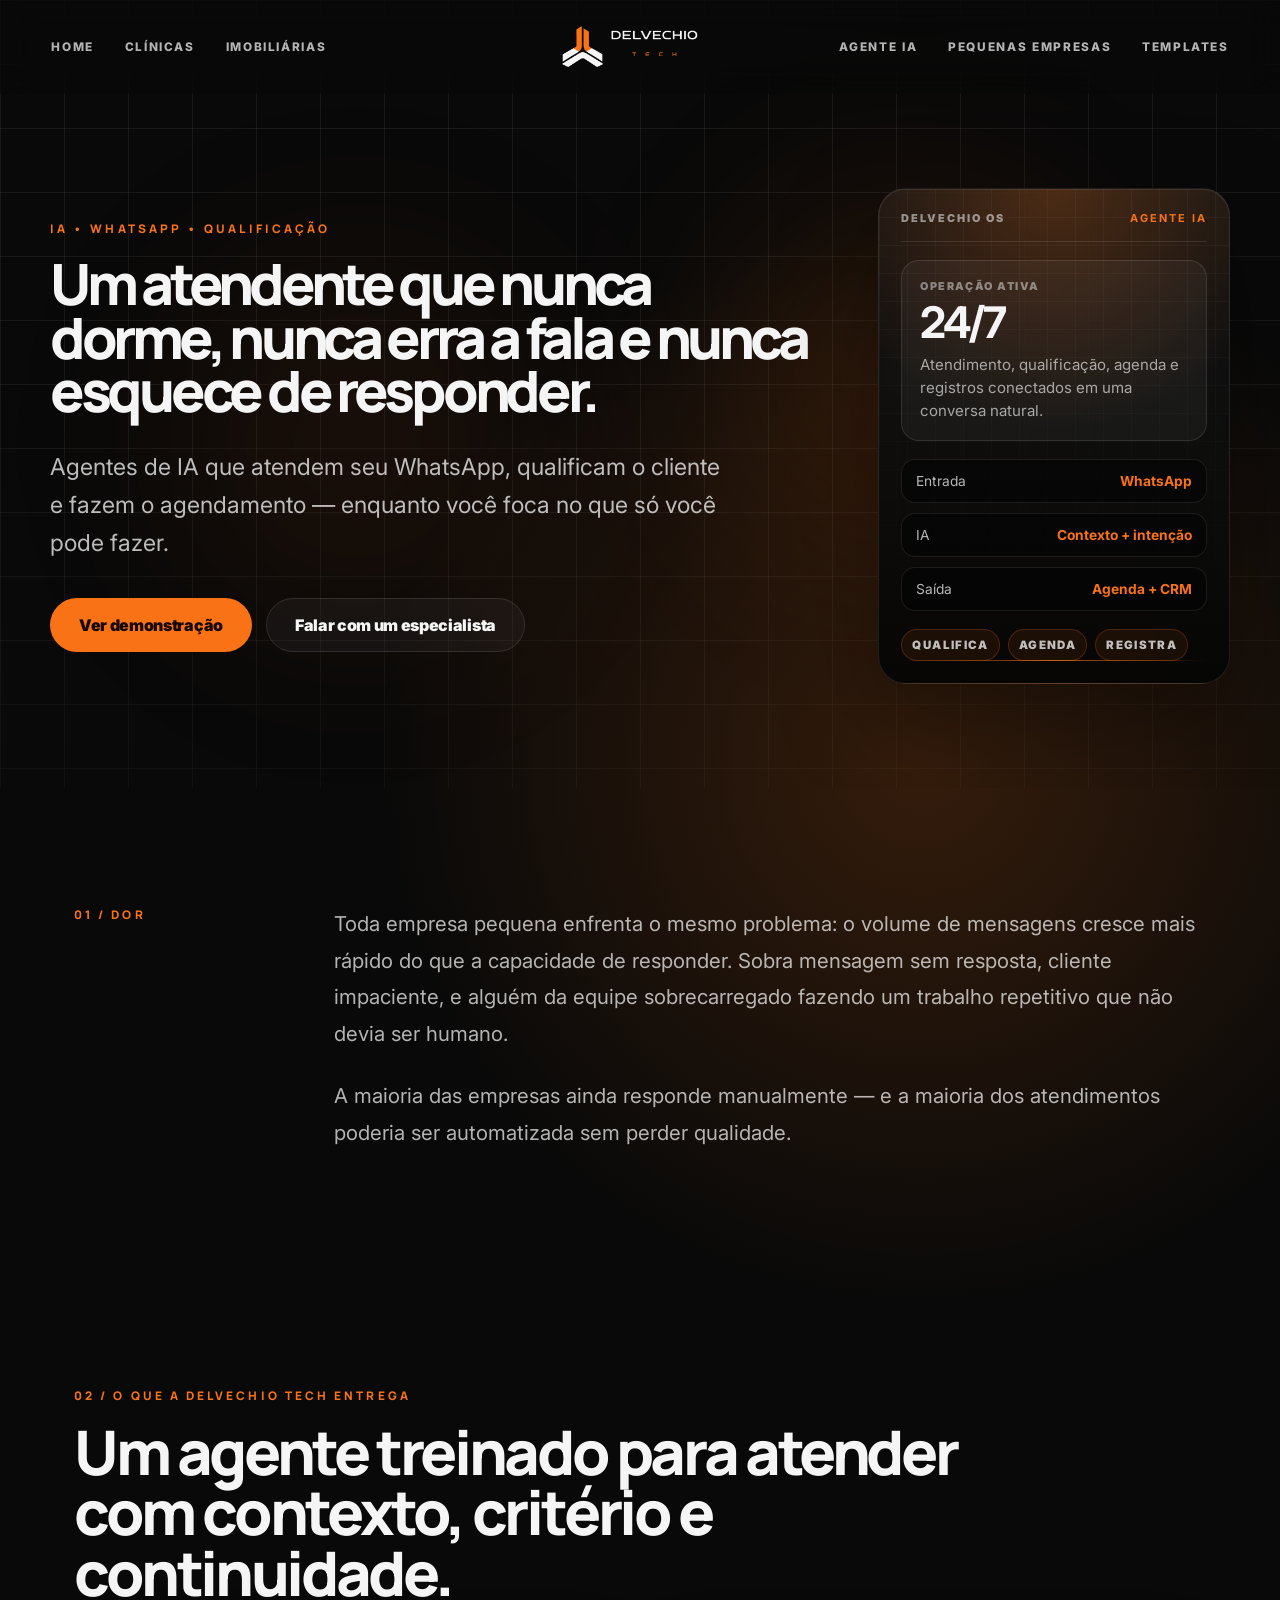
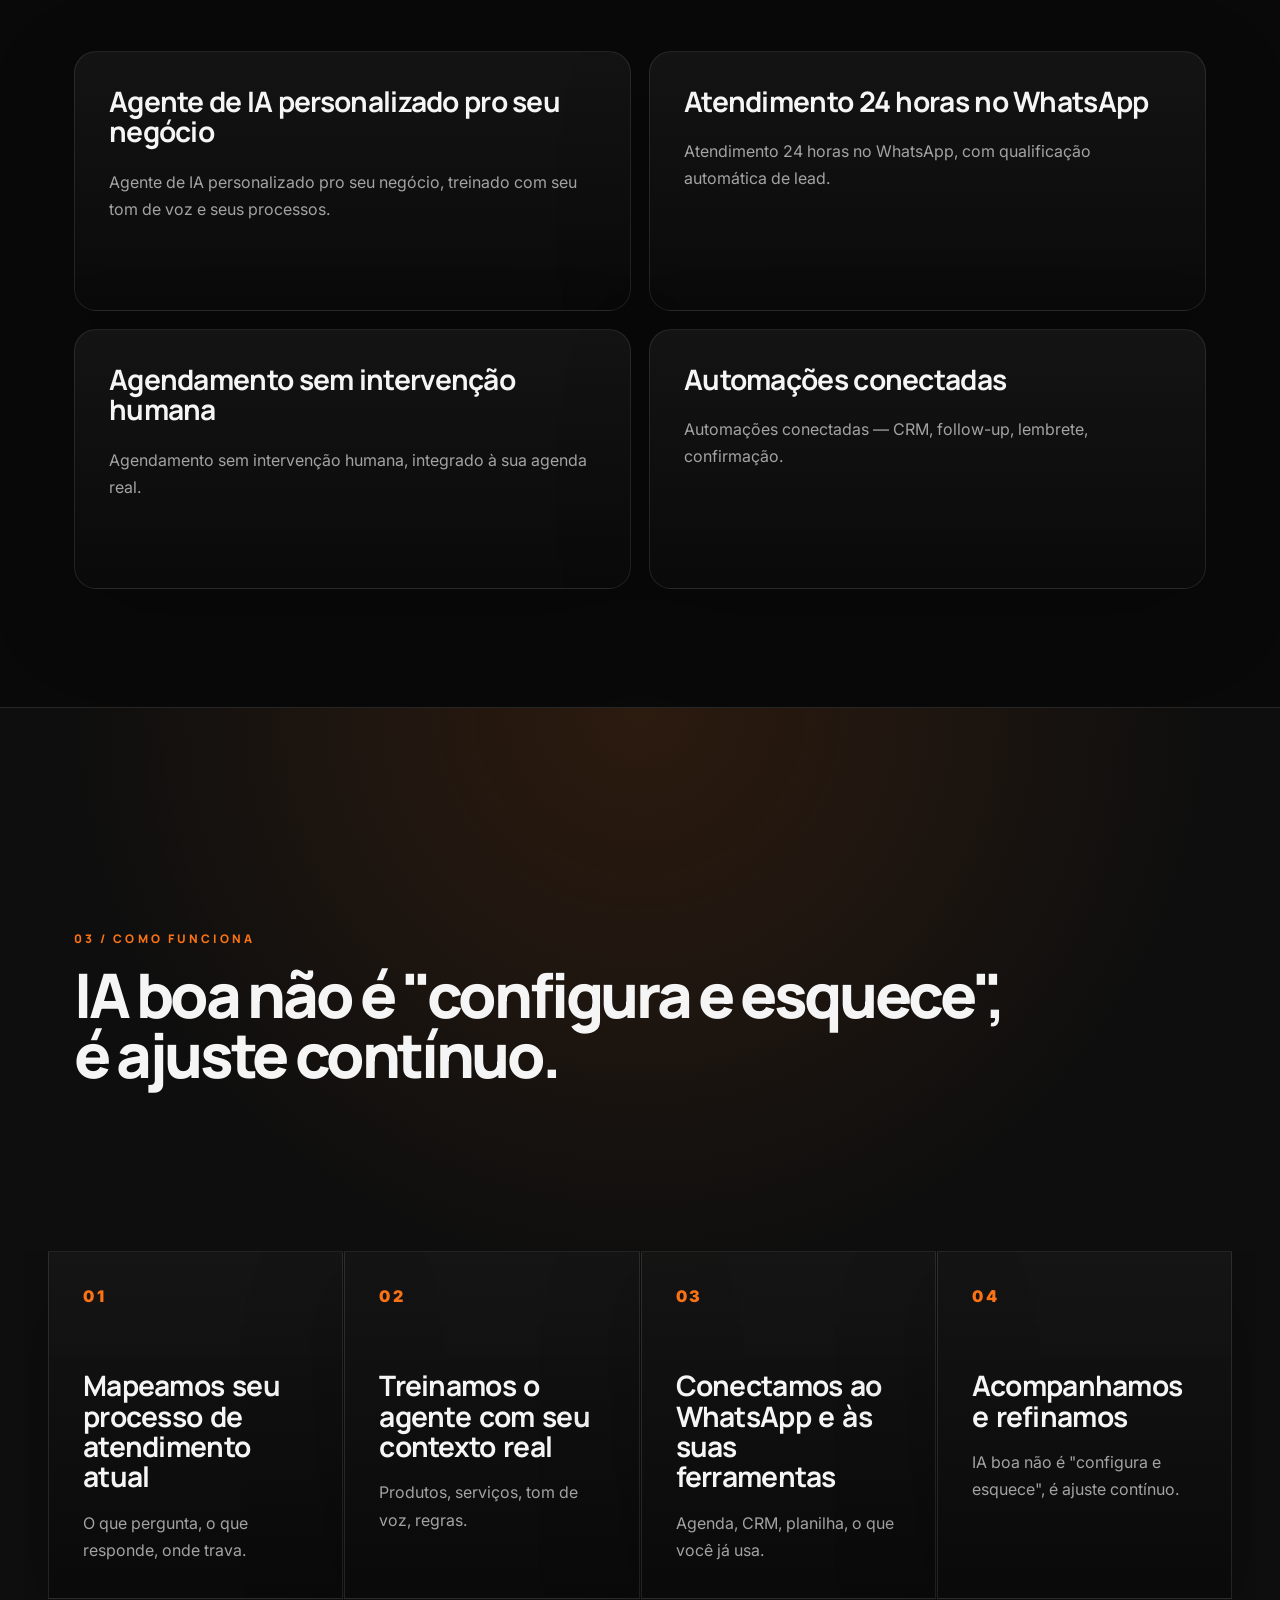
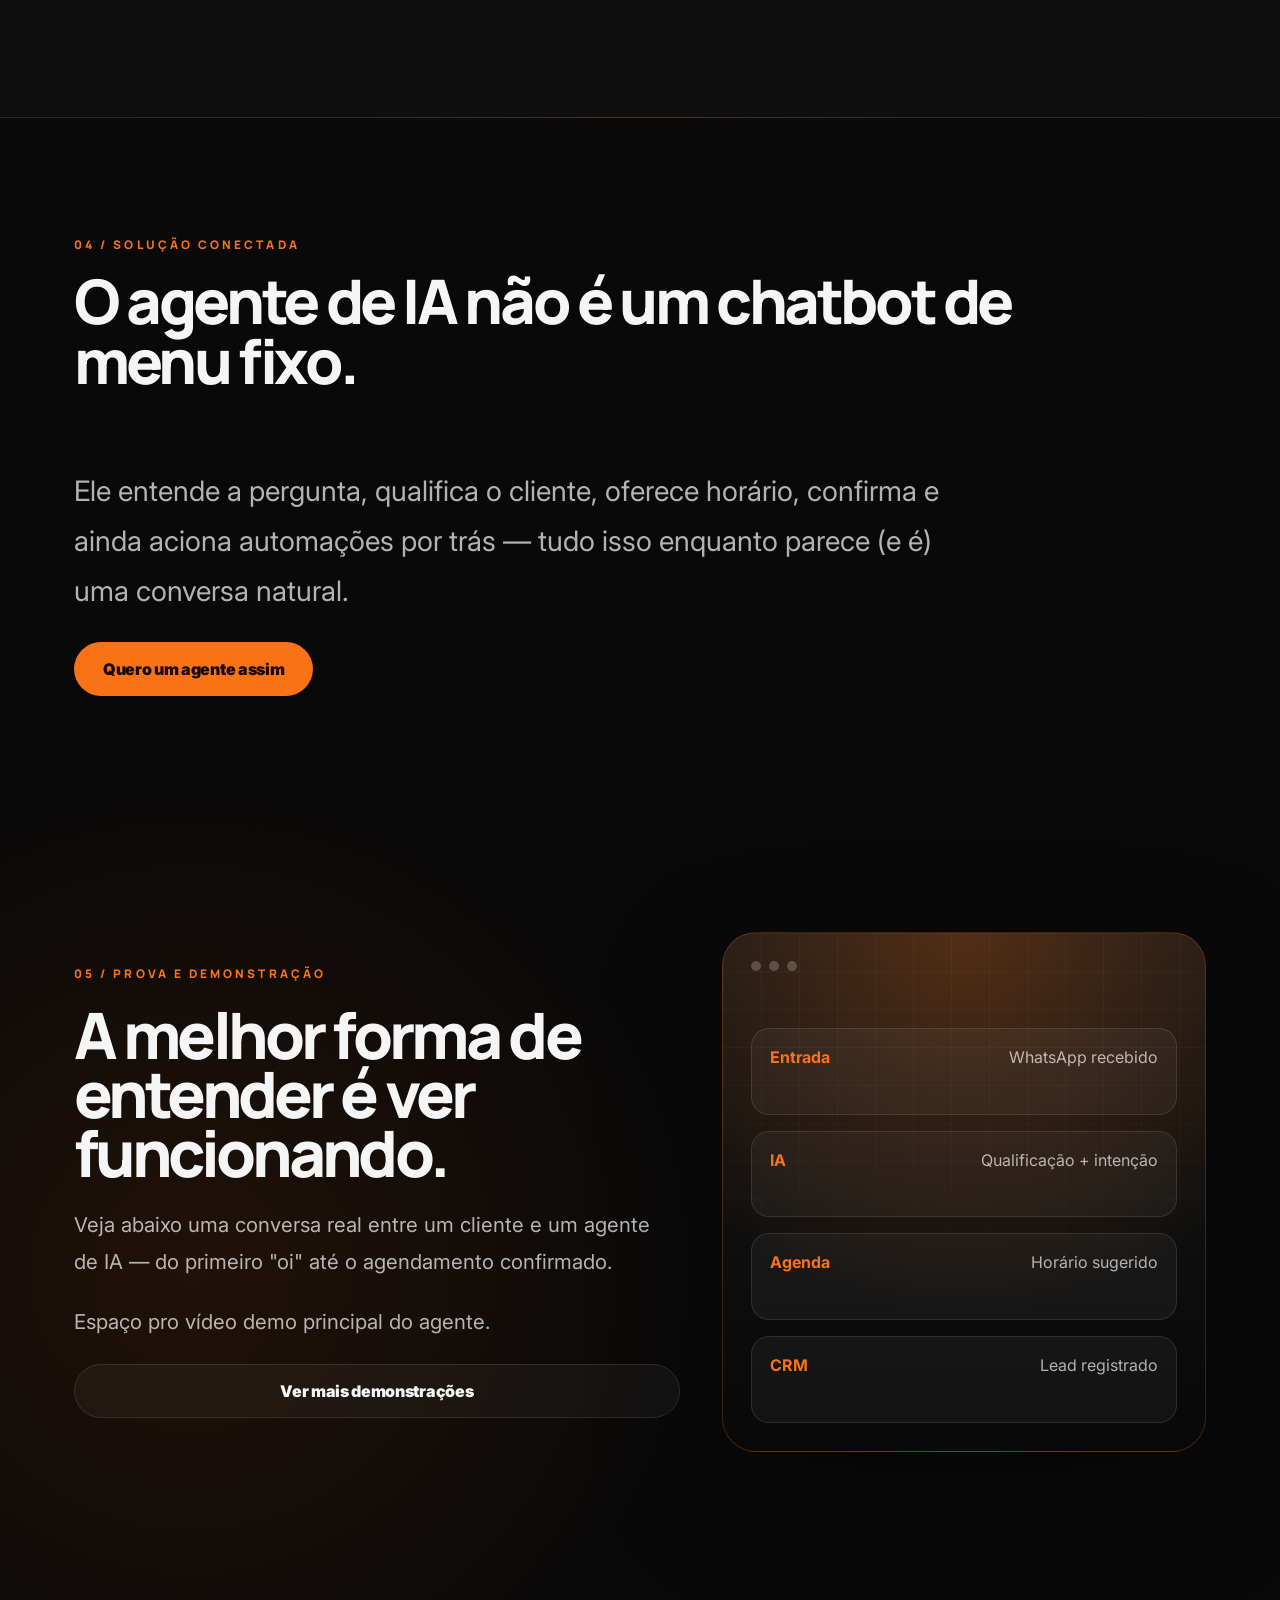
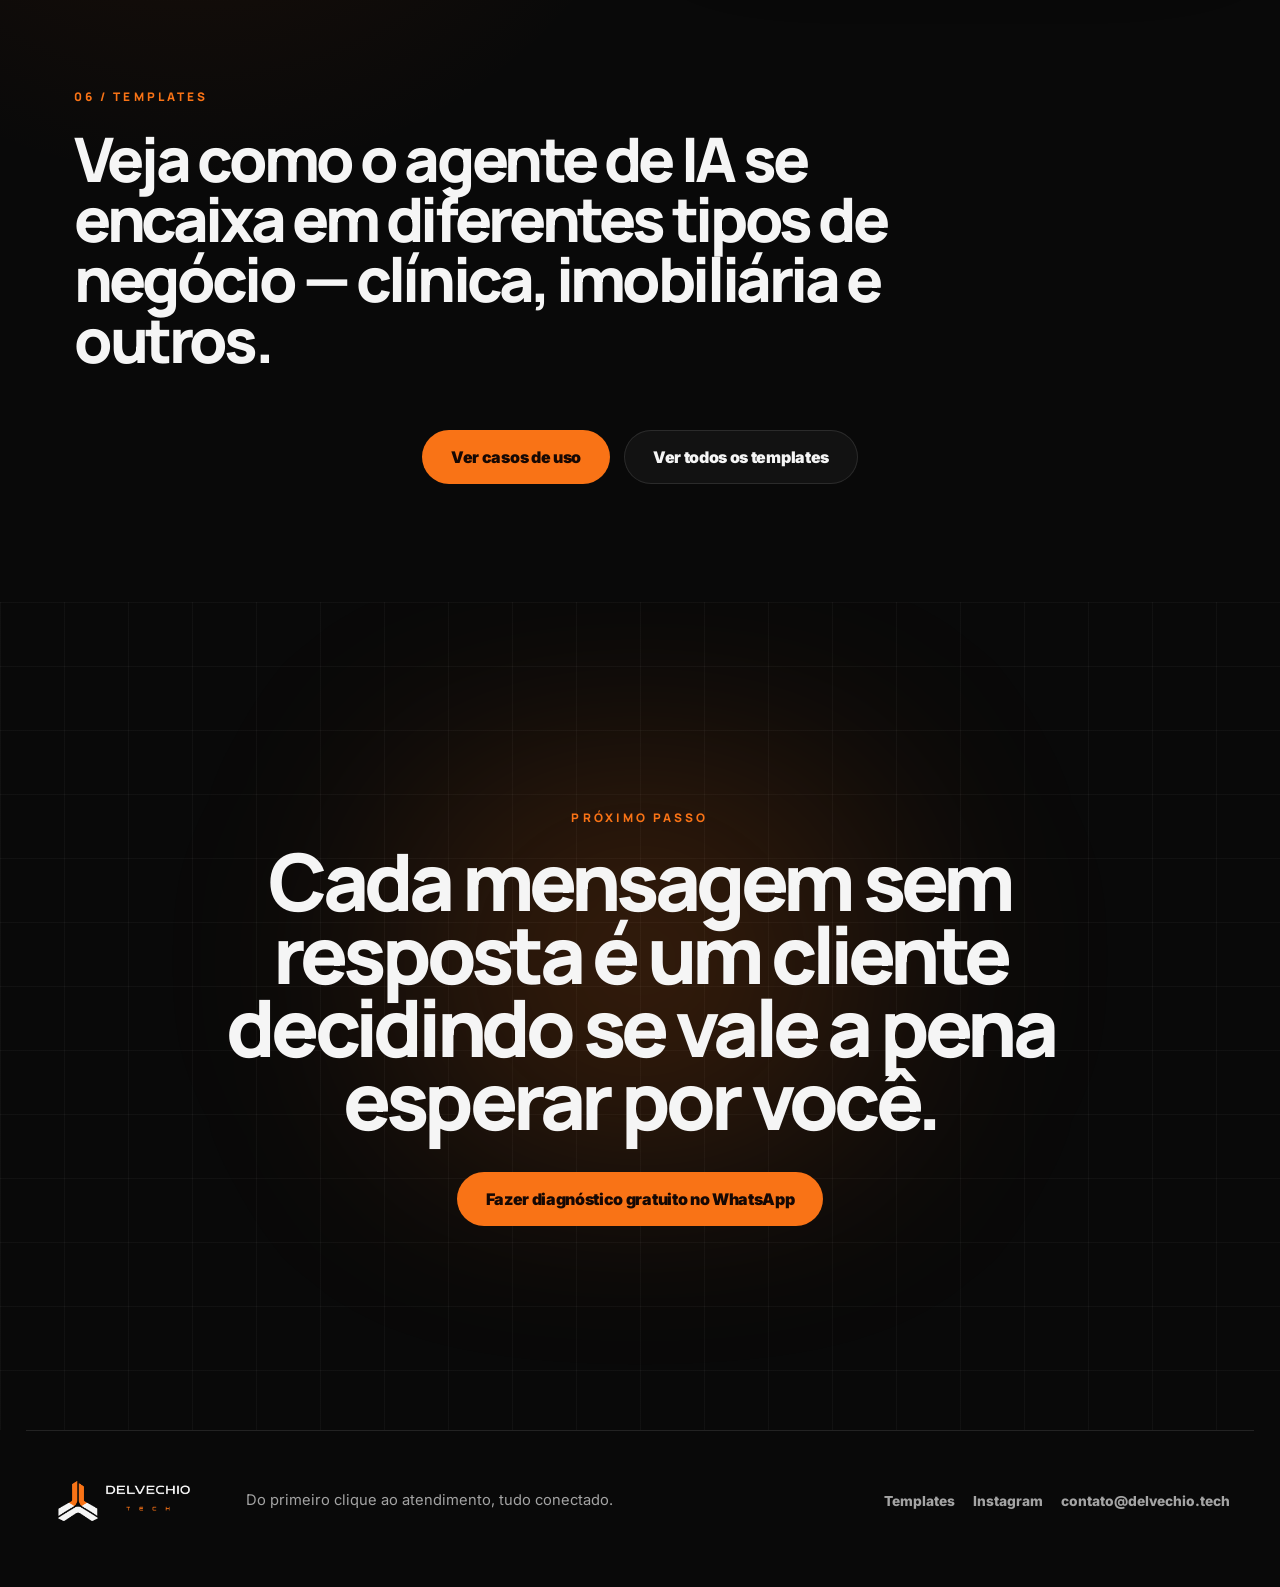
==== commit de2132f1: "Update contact email" ====
--- a/agente-ia/index.html
+++ b/agente-ia/index.html
@@ -203,7 +203,7 @@
       <div>
         <a href="../templates/">Templates</a>
         <a href="https://instagram.com/delvechio.tech" target="_blank" rel="noreferrer">Instagram</a>
-        <a href="mailto:thiago@delvechio.tech">thiago@delvechio.tech</a>
+        <a href="mailto:contato@delvechio.tech">contato@delvechio.tech</a>
       </div>
     </footer>
 
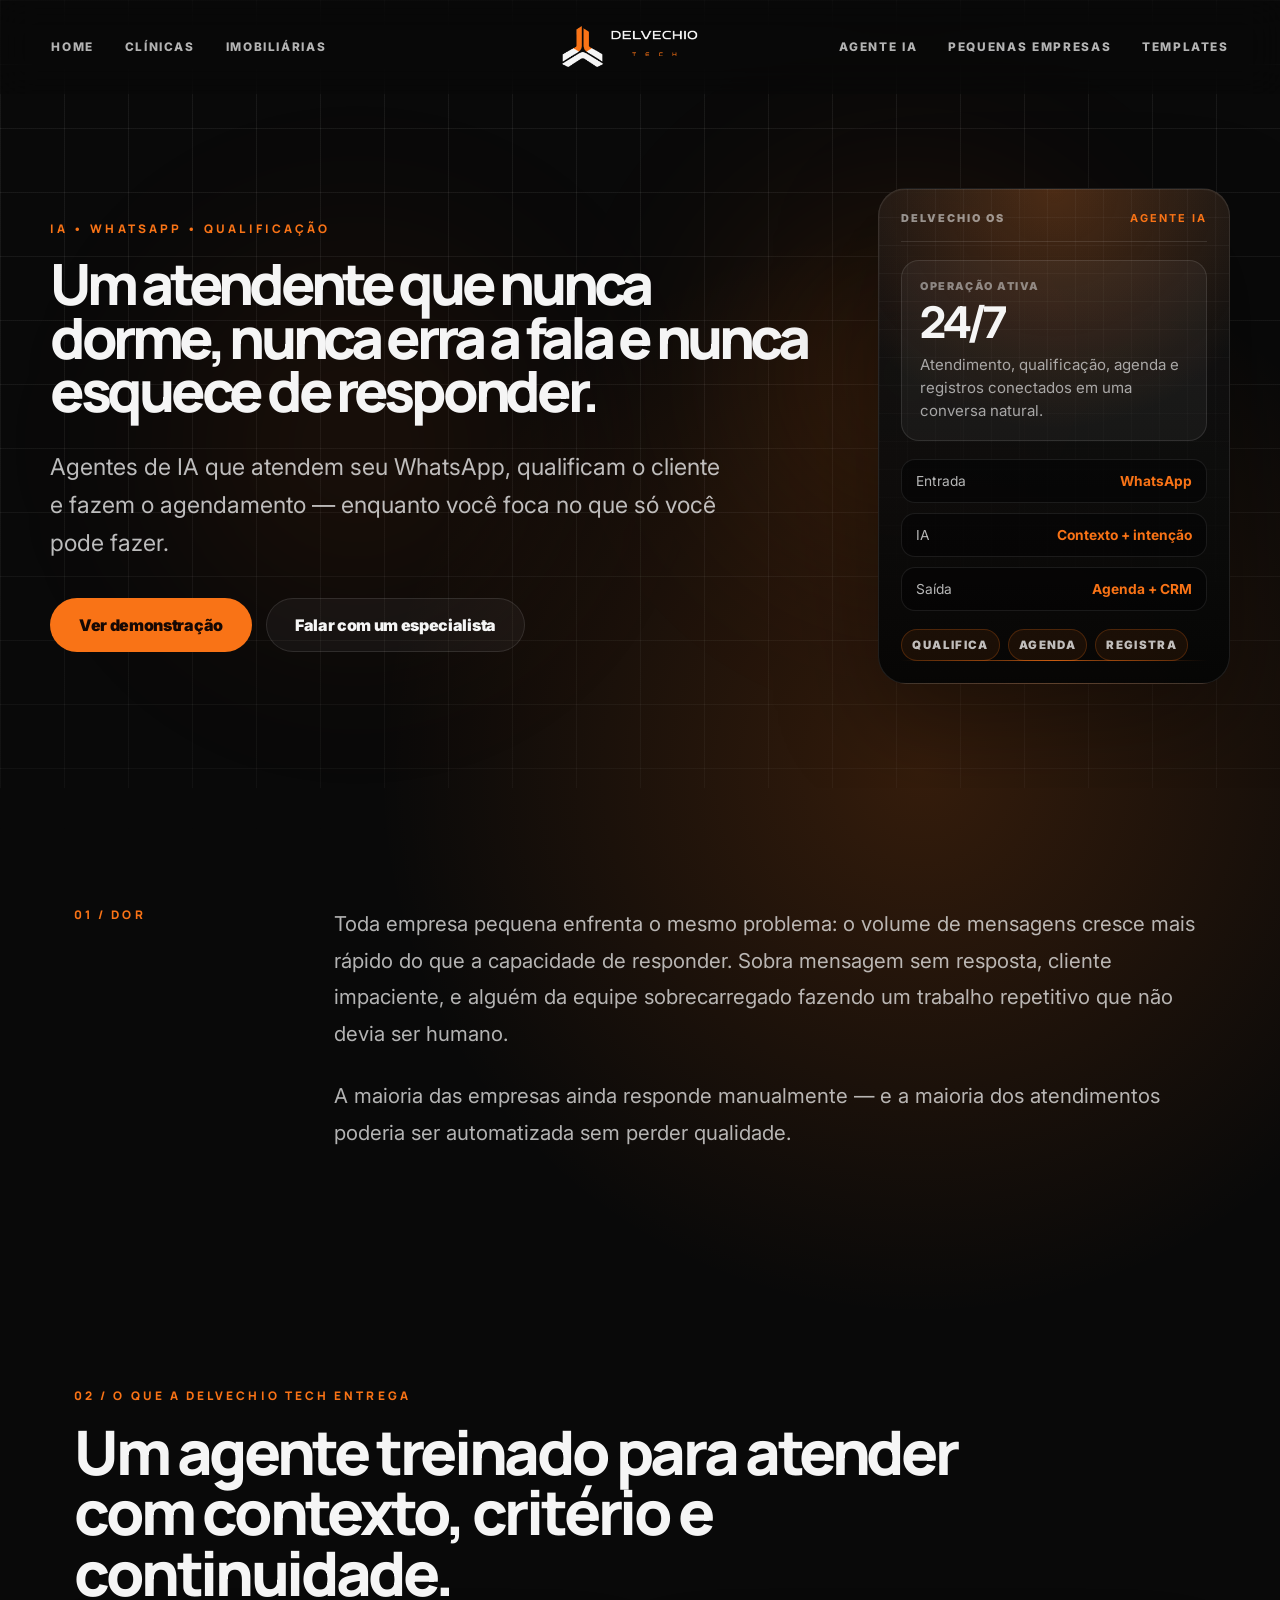
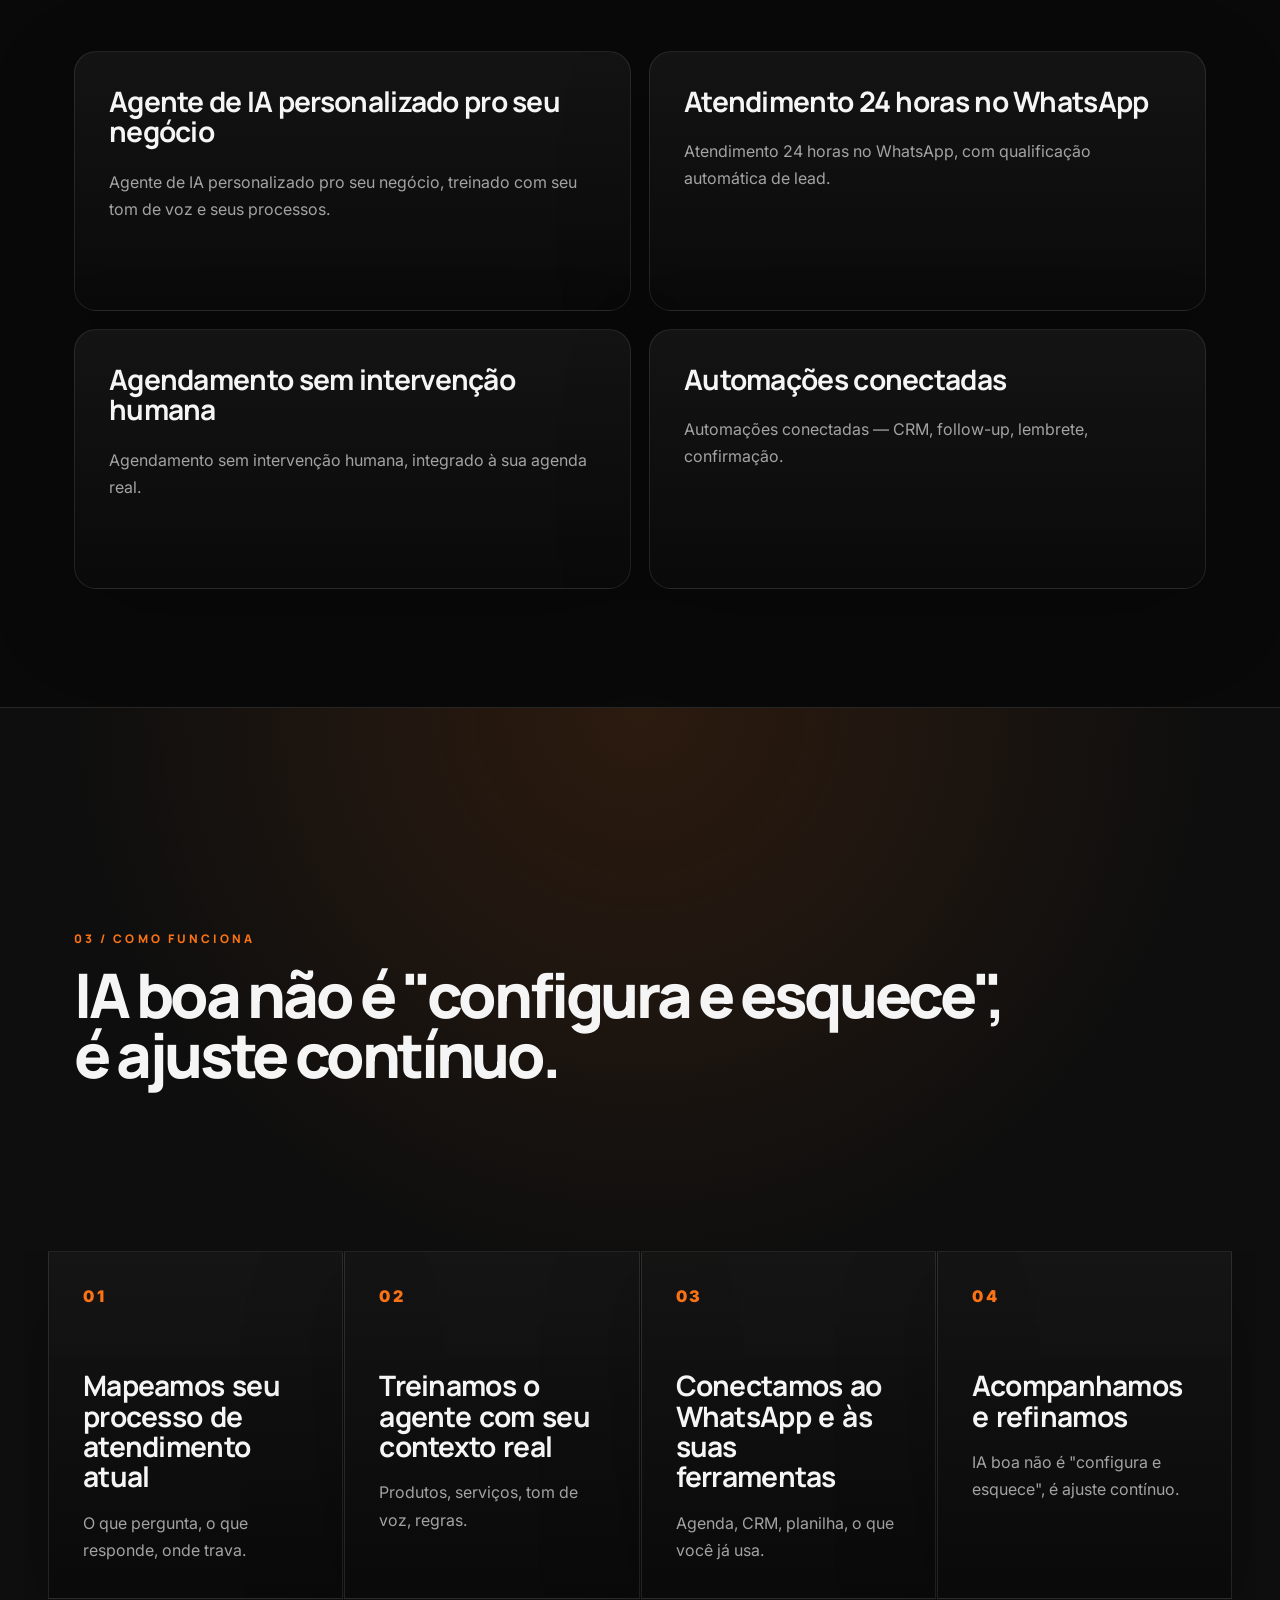
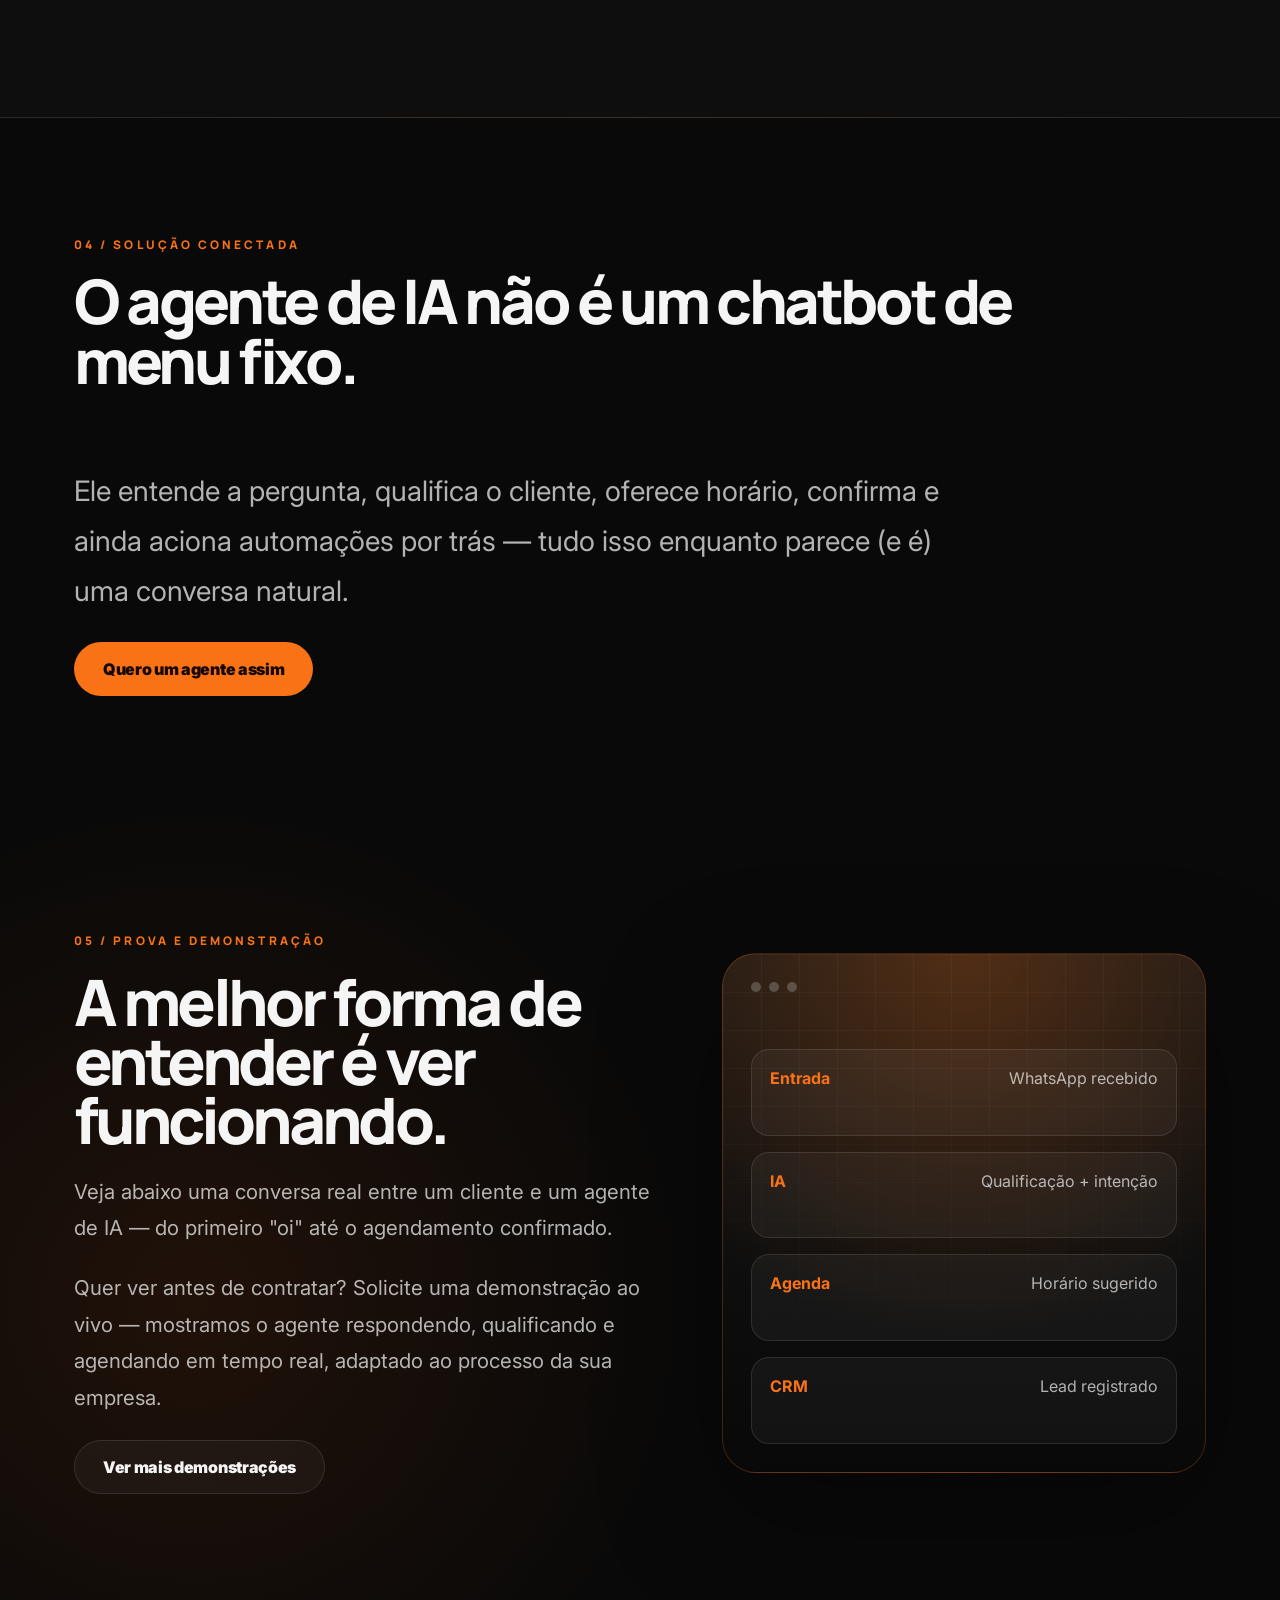
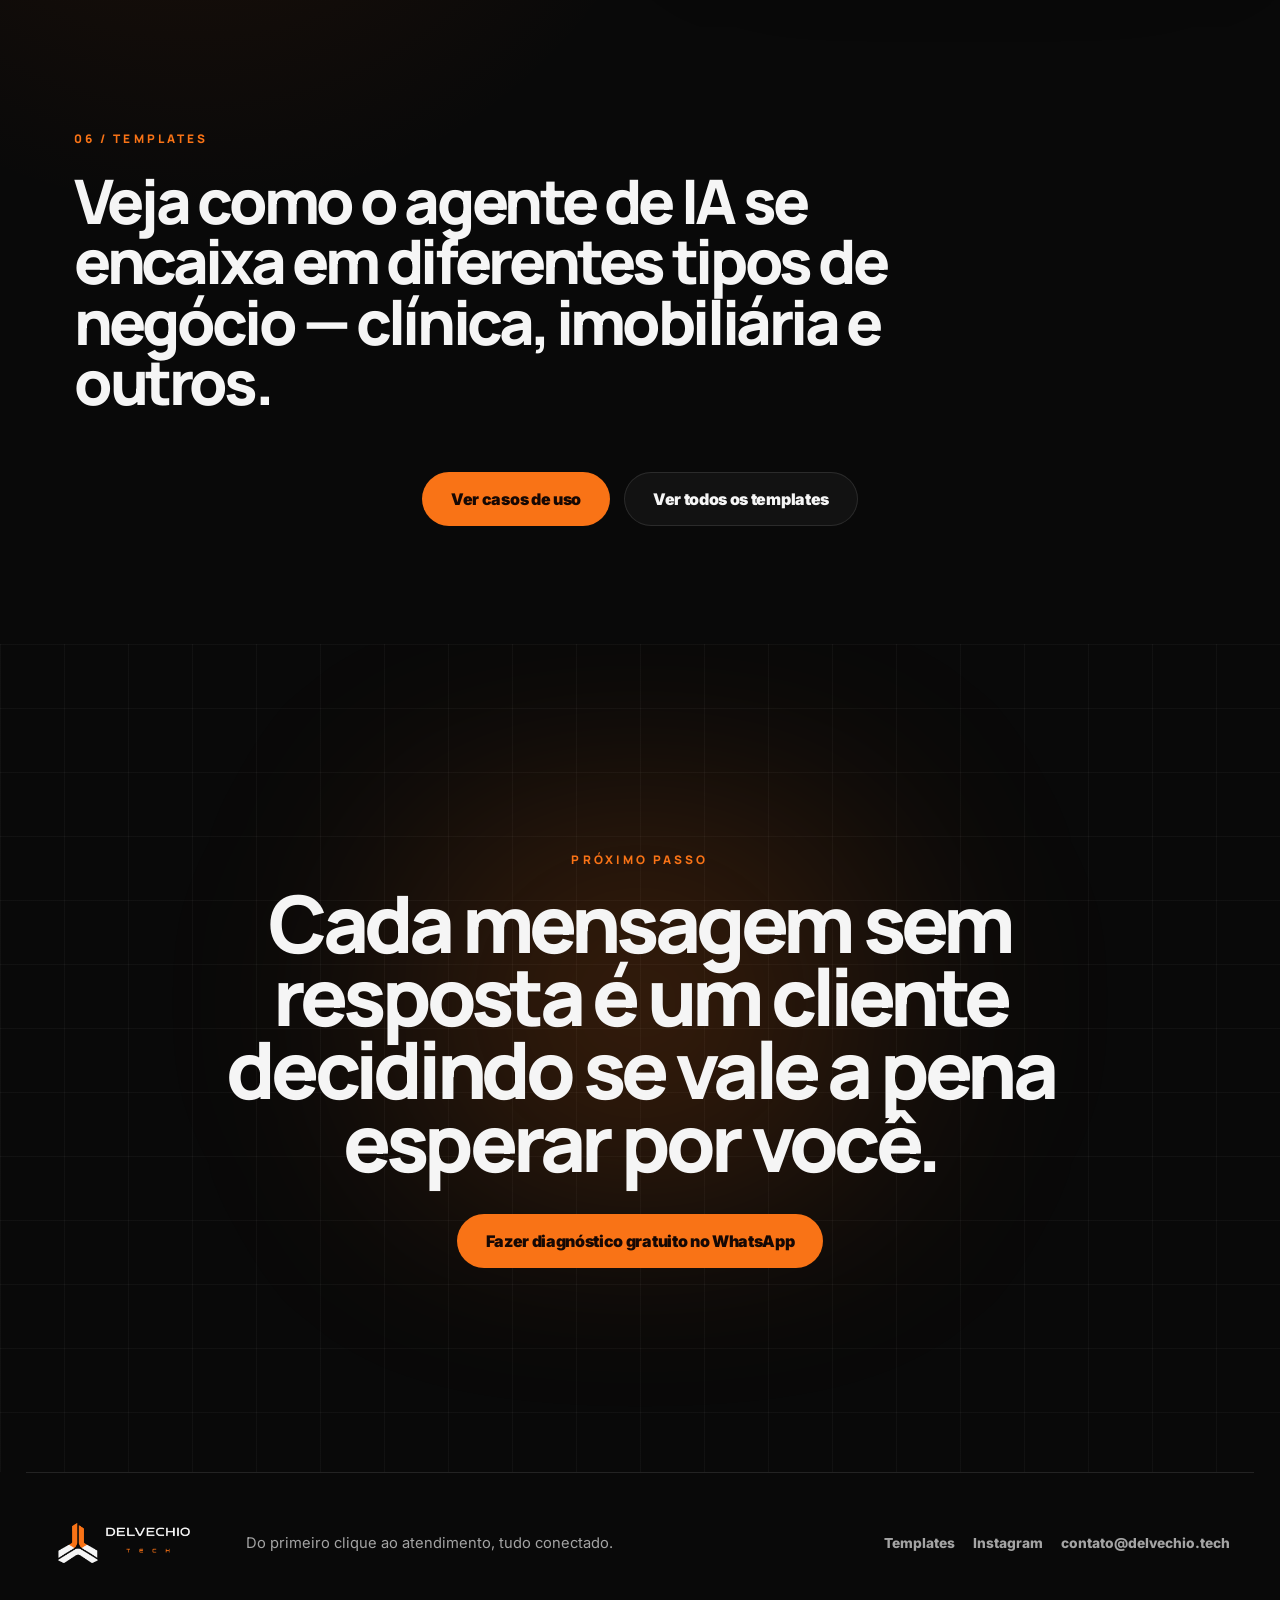
==== commit de907d2d: "Revisão de copy e layout em todas as páginas - index.html: eyebrow atualizado para focar em nichos, " ====
--- a/agente-ia/index.html
+++ b/agente-ia/index.html
@@ -3,6 +3,15 @@
   <head>
     <meta charset="utf-8" />
     <meta name="viewport" content="width=device-width, initial-scale=1" />
+    <!-- Google Tag Manager -->
+    <script>
+      (function(w,d,s,l,i){w[l]=w[l]||[];w[l].push({'gtm.start':
+      new Date().getTime(),event:'gtm.js'});var f=d.getElementsByTagName(s)[0],
+      j=d.createElement(s),dl=l!='dataLayer'?'&l='+l:'';j.async=true;j.src=
+      'https://www.googletagmanager.com/gtm.js?id='+i+dl;f.parentNode.insertBefore(j,f);
+      })(window,document,'script','dataLayer','GTM-WDCNVPF5');
+    </script>
+    <!-- End Google Tag Manager -->
     <title>Agente de IA para WhatsApp, atendimento e qualificação de leads | Delvechio Tech</title>
     <meta
       name="description"
@@ -20,9 +29,15 @@
       href="https://fonts.googleapis.com/css2?family=Inter:wght@400;500;600;700;800;900&family=Manrope:wght@500;600;700;800&display=swap"
       rel="stylesheet"
     />
-    <link rel="stylesheet" href="../styles.css?v=20260619-refino2" />
+    <link rel="stylesheet" href="../styles.css?v=20260710" />
   </head>
   <body class="subpage">
+    <!-- Google Tag Manager (noscript) -->
+    <noscript>
+      <iframe src="https://www.googletagmanager.com/ns.html?id=GTM-WDCNVPF5"
+        height="0" width="0" style="display:none;visibility:hidden"></iframe>
+    </noscript>
+    <!-- End Google Tag Manager (noscript) -->
     <header class="site-header nav-load" data-header>
       <nav class="desktop-nav left" aria-label="Navegação principal">
         <a href="../">Home</a>
@@ -165,8 +180,8 @@
           <span class="section-kicker">05 / Prova e demonstração</span>
           <h2>A melhor forma de entender é ver funcionando.</h2>
           <p>Veja abaixo uma conversa real entre um cliente e um agente de IA — do primeiro "oi" até o agendamento confirmado.</p>
-          <p>Espaço pro vídeo demo principal do agente.</p>
-          <a class="button secondary" href="https://wa.me/5519991567756?text=Ol%C3%A1%2C%20Thiago.%20Quero%20ver%20mais%20demonstra%C3%A7%C3%B5es%20de%20agente%20de%20IA." target="_blank" rel="noreferrer">Ver mais demonstrações</a>
+          <p>Quer ver antes de contratar? Solicite uma demonstração ao vivo — mostramos o agente respondendo, qualificando e agendando em tempo real, adaptado ao processo da sua empresa.</p>
+          <a class="button secondary" style="width: fit-content;" href="https://wa.me/5519991567756?text=Ol%C3%A1%2C%20Thiago.%20Quero%20ver%20mais%20demonstra%C3%A7%C3%B5es%20de%20agente%20de%20IA." target="_blank" rel="noreferrer">Ver mais demonstrações</a>
         </div>
         <div class="demo-device ai-device reveal delay-100" aria-label="Demonstração visual de agente de IA">
           <div class="device-header"><span></span><span></span><span></span></div>
@@ -207,6 +222,6 @@
       </div>
     </footer>
 
-    <script src="../script.js?v=20260619-refino2"></script>
+    <script src="../script.js?v=20260710"></script>
   </body>
 </html>
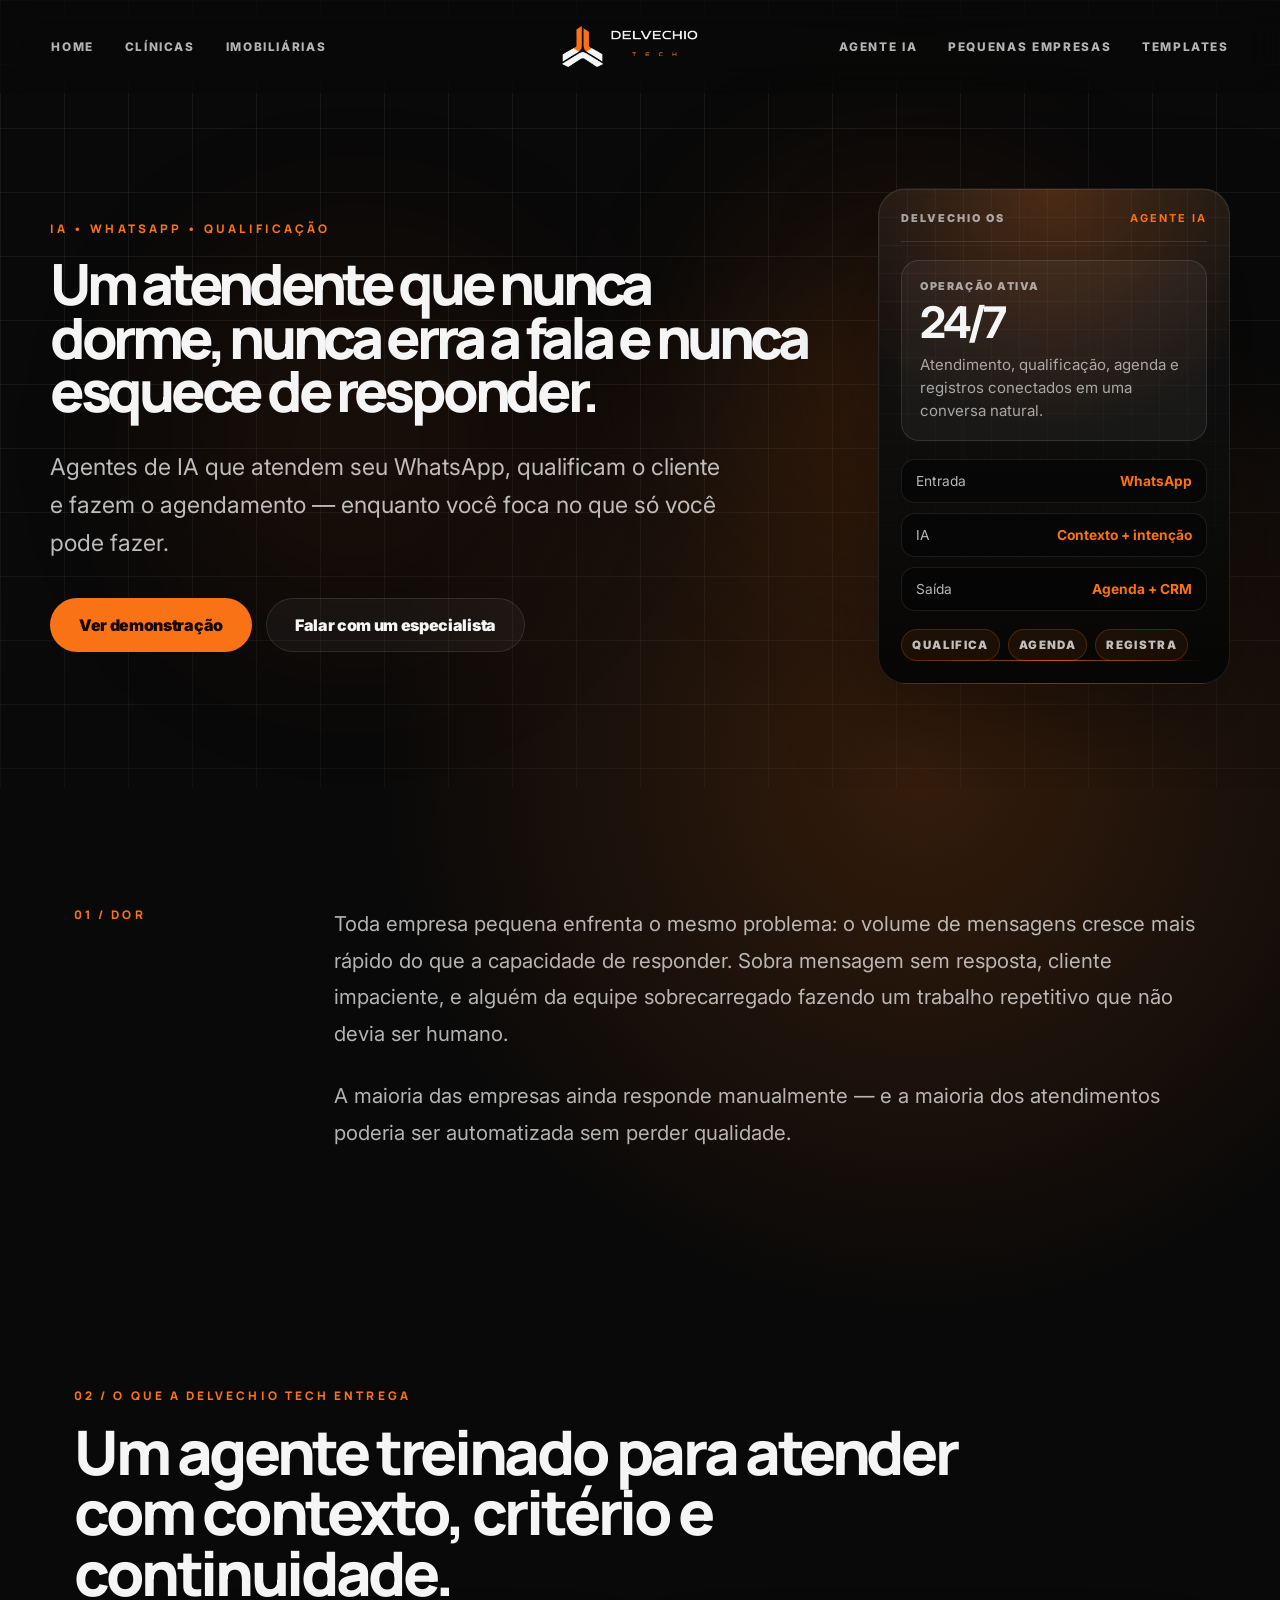
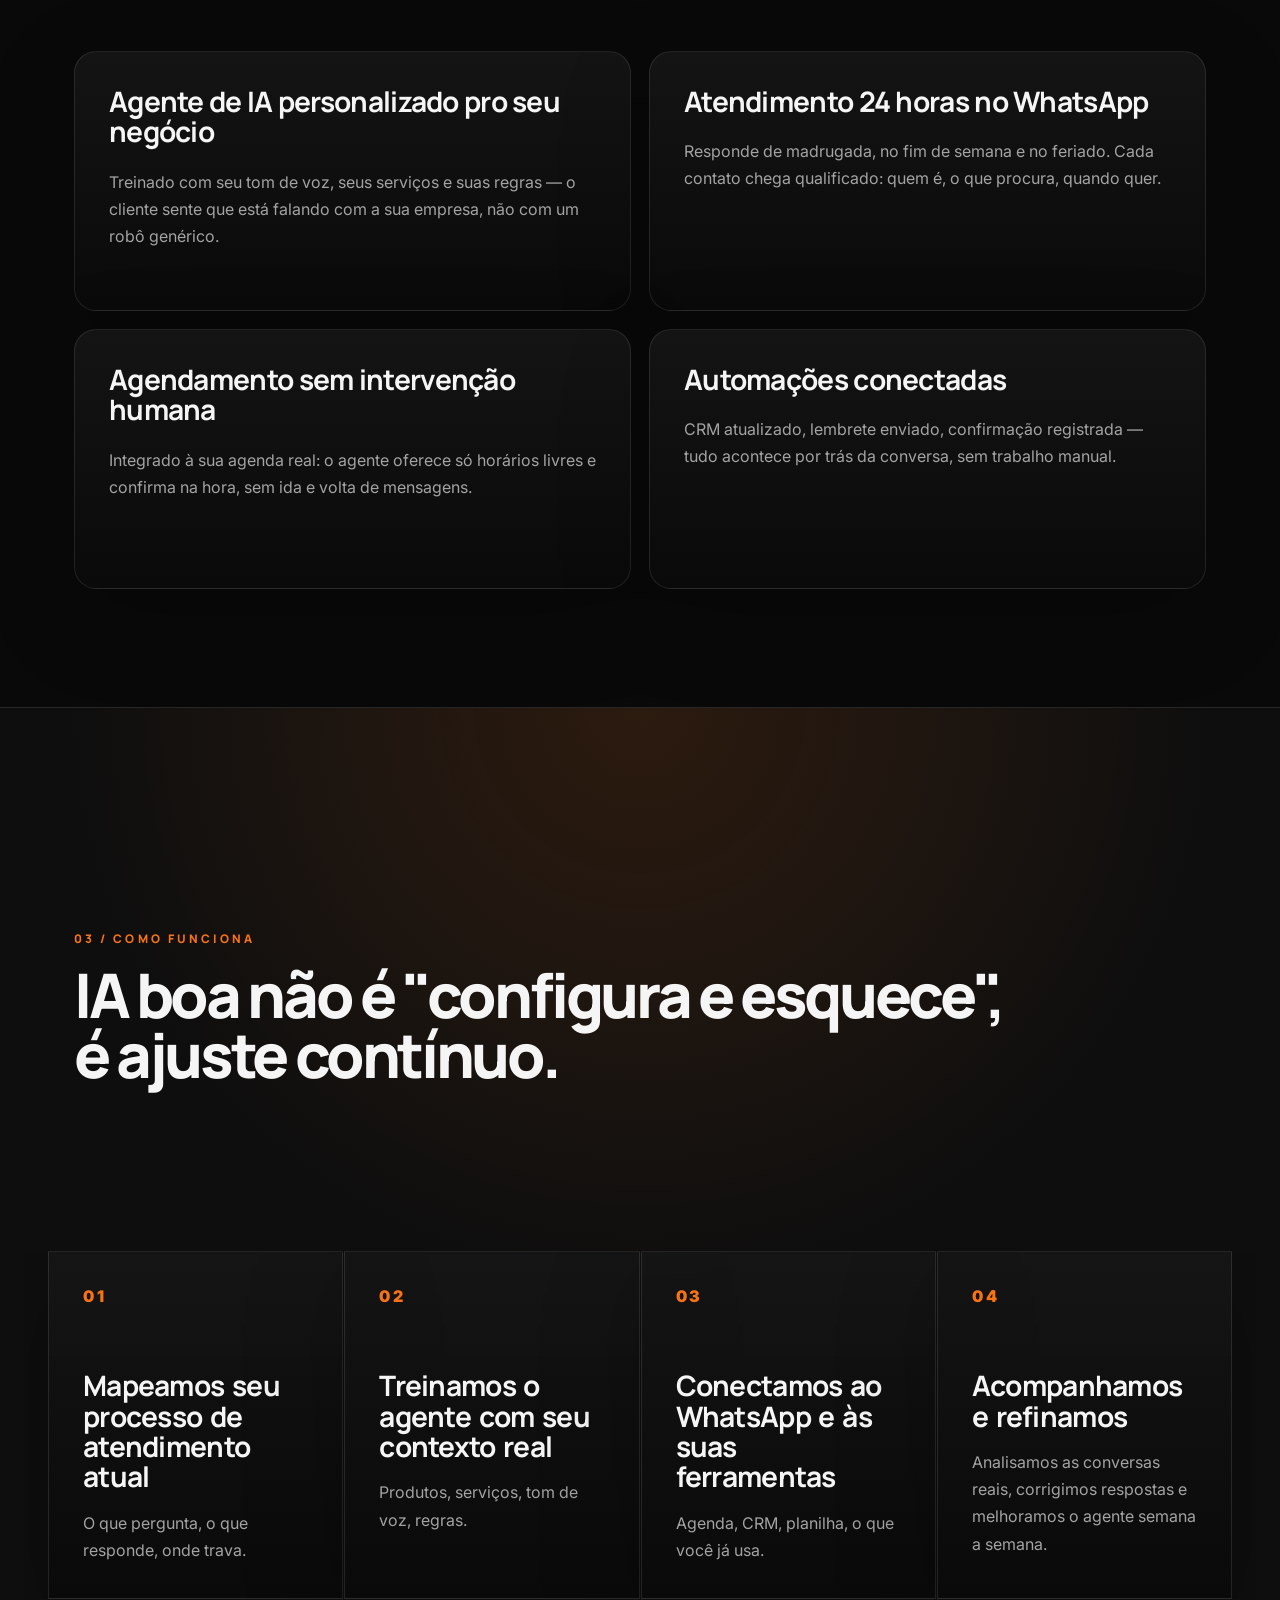
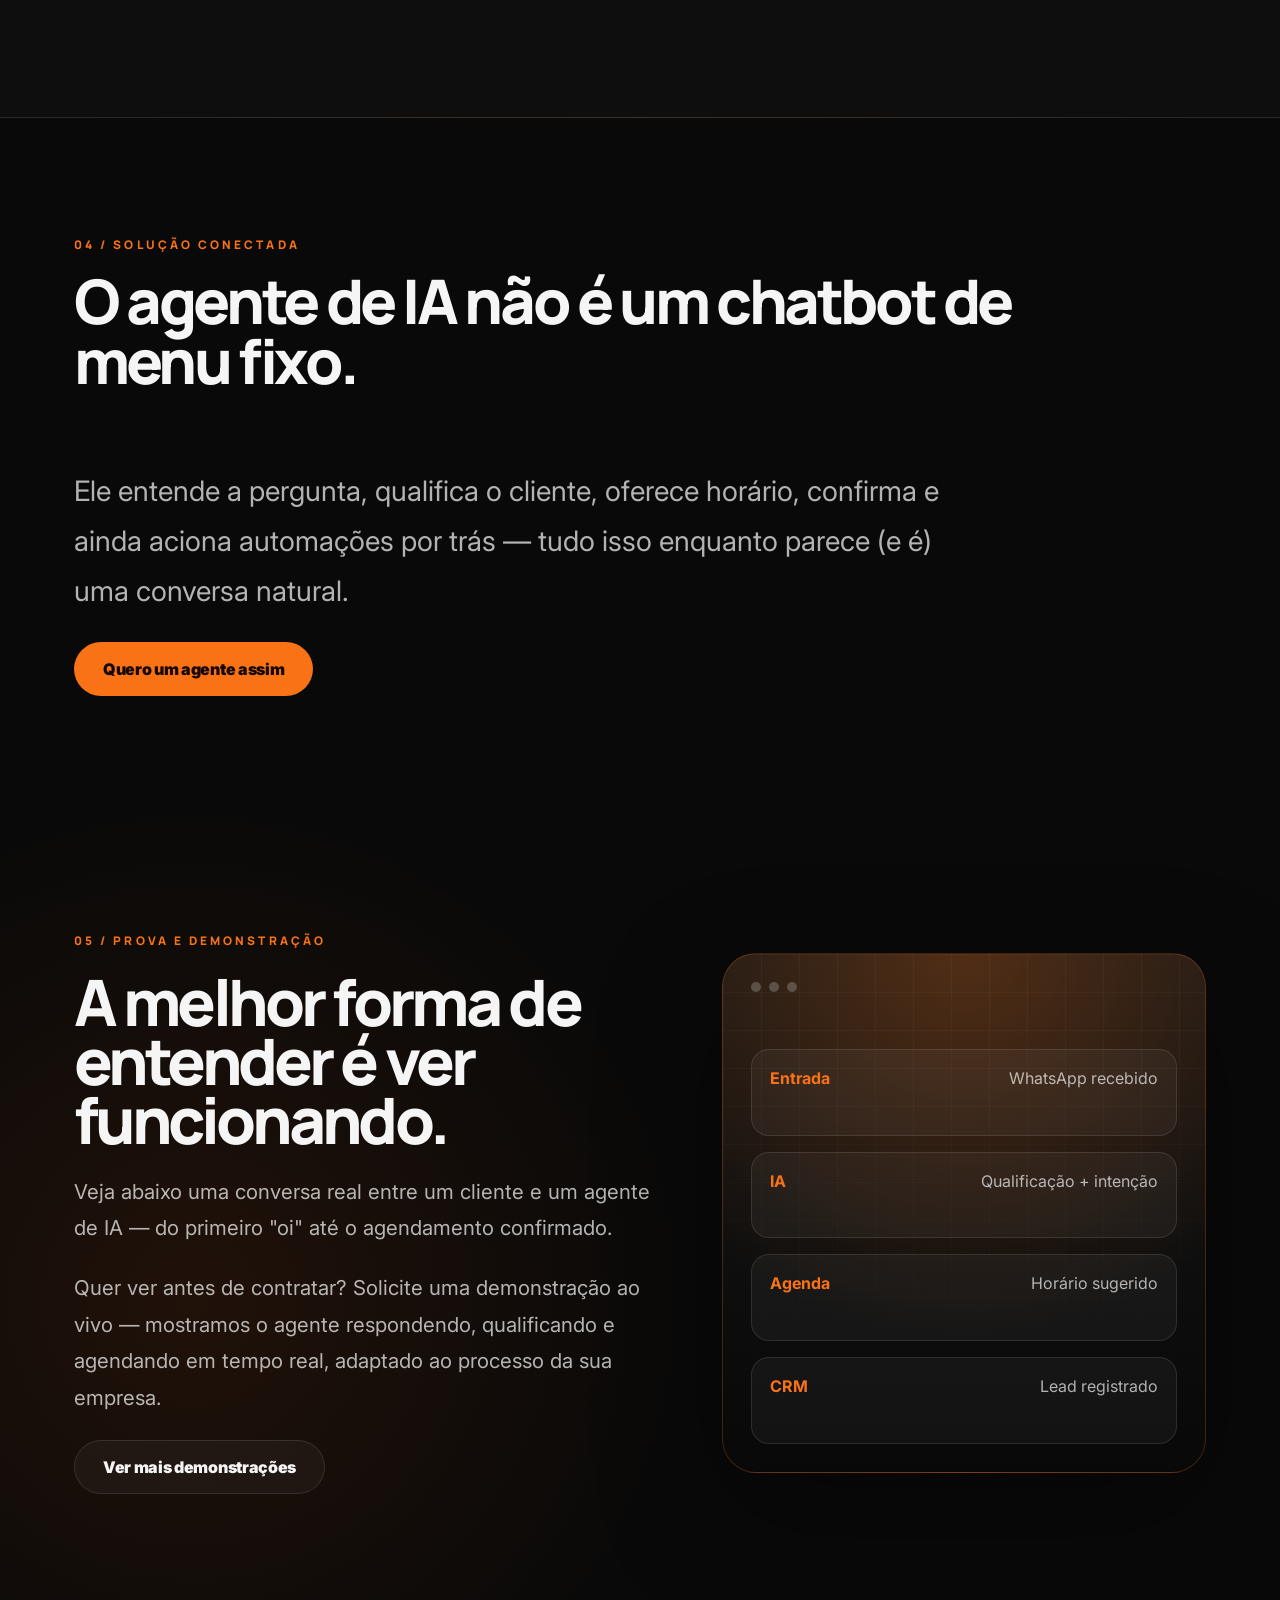
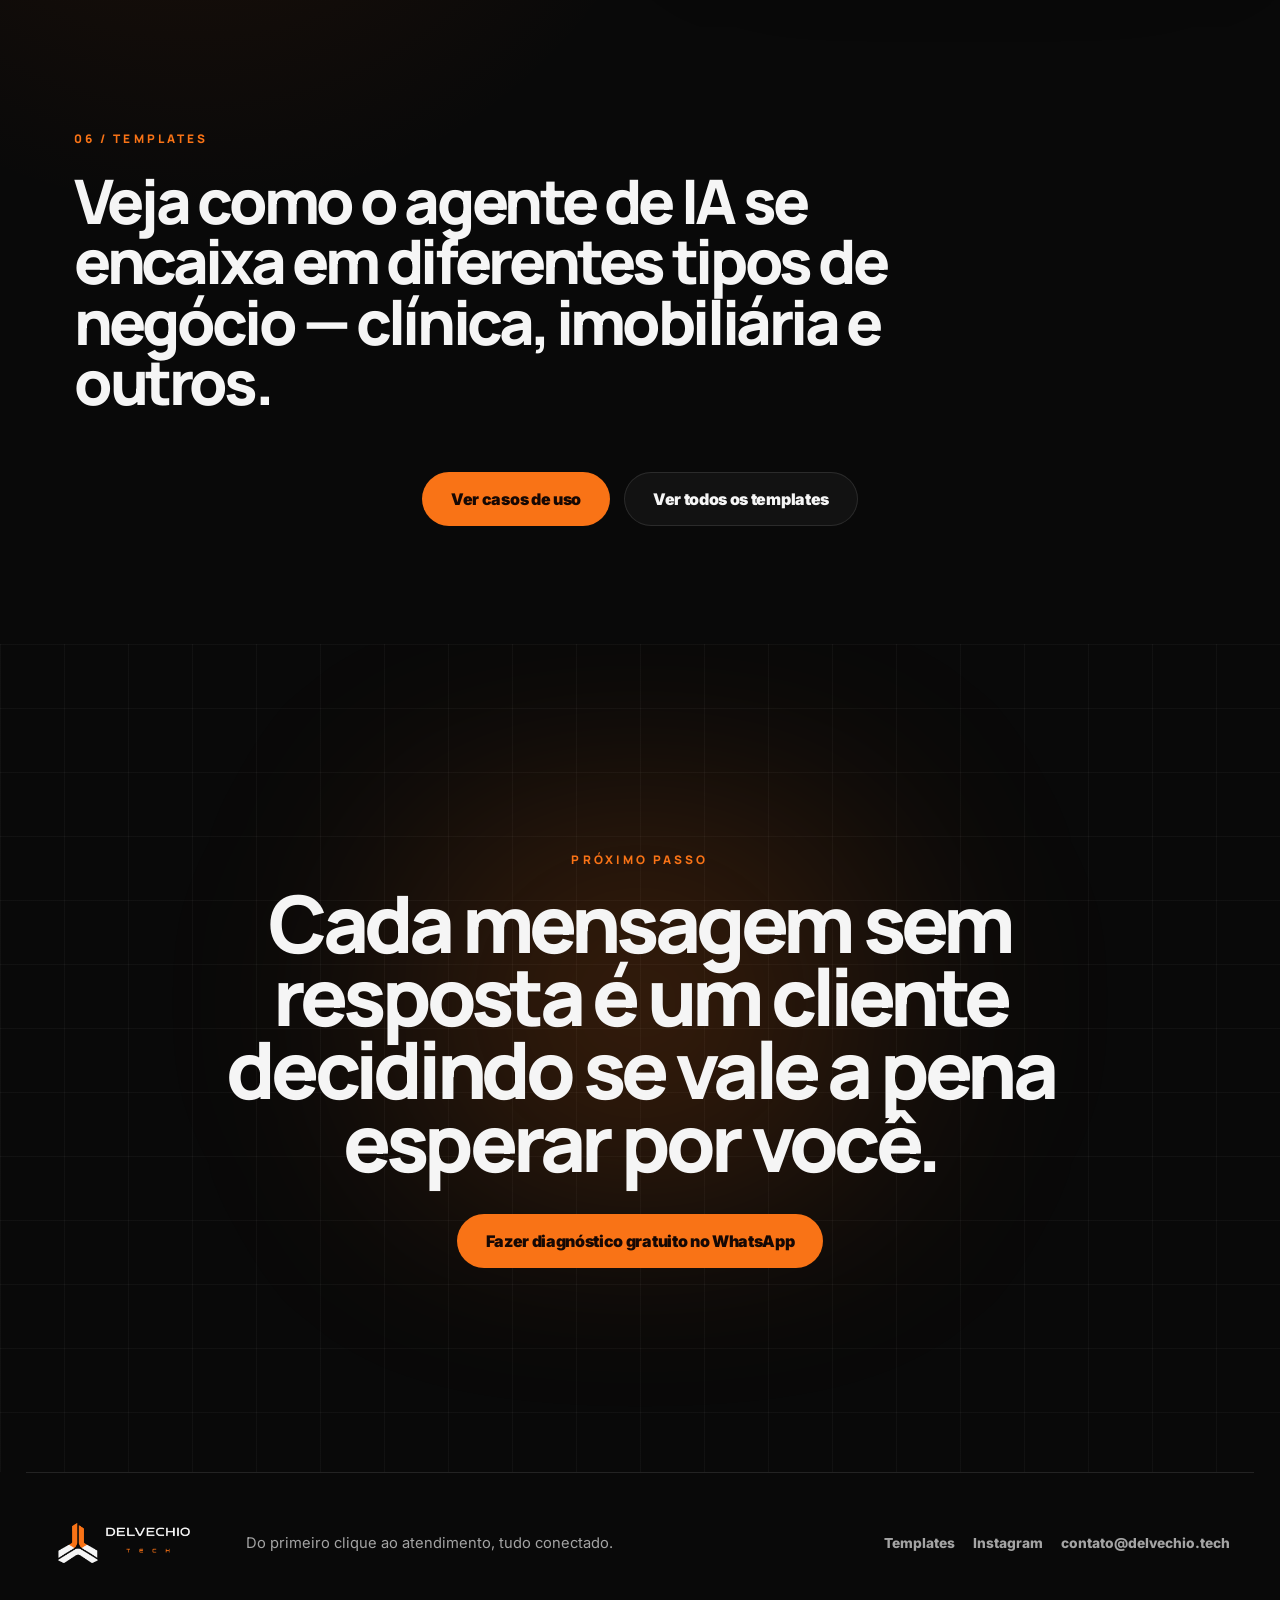
==== commit adeda50f: "Copy dos cards de entrega, contraste de labels e cache unificado - imobiliarias, agente-ia, pequenas" ====
--- a/agente-ia/index.html
+++ b/agente-ia/index.html
@@ -118,19 +118,19 @@
         <div class="feature-grid">
           <article class="feature-card flashlight-card reveal">
             <h3>Agente de IA personalizado pro seu negócio</h3>
-            <p>Agente de IA personalizado pro seu negócio, treinado com seu tom de voz e seus processos.</p>
+            <p>Treinado com seu tom de voz, seus serviços e suas regras — o cliente sente que está falando com a sua empresa, não com um robô genérico.</p>
           </article>
           <article class="feature-card flashlight-card reveal delay-100">
             <h3>Atendimento 24 horas no WhatsApp</h3>
-            <p>Atendimento 24 horas no WhatsApp, com qualificação automática de lead.</p>
+            <p>Responde de madrugada, no fim de semana e no feriado. Cada contato chega qualificado: quem é, o que procura, quando quer.</p>
           </article>
           <article class="feature-card flashlight-card reveal delay-200">
             <h3>Agendamento sem intervenção humana</h3>
-            <p>Agendamento sem intervenção humana, integrado à sua agenda real.</p>
+            <p>Integrado à sua agenda real: o agente oferece só horários livres e confirma na hora, sem ida e volta de mensagens.</p>
           </article>
           <article class="feature-card flashlight-card reveal delay-300">
             <h3>Automações conectadas</h3>
-            <p>Automações conectadas — CRM, follow-up, lembrete, confirmação.</p>
+            <p>CRM atualizado, lembrete enviado, confirmação registrada — tudo acontece por trás da conversa, sem trabalho manual.</p>
           </article>
         </div>
       </section>
@@ -159,7 +159,7 @@
           <article class="method-card reveal delay-300">
             <span>04</span>
             <h3>Acompanhamos e refinamos</h3>
-            <p>IA boa não é "configura e esquece", é ajuste contínuo.</p>
+            <p>Analisamos as conversas reais, corrigimos respostas e melhoramos o agente semana a semana.</p>
           </article>
         </div>
       </section>
--- a/styles.css
+++ b/styles.css
@@ -424,7 +424,7 @@
   display: grid;
   justify-items: center;
   gap: 9px;
-  color: rgba(245, 245, 245, 0.48);
+  color: rgba(245, 245, 245, 0.62);
   font-size: 0.68rem;
   font-weight: 800;
   letter-spacing: 0.18em;
@@ -930,7 +930,7 @@
   gap: 16px;
   padding-bottom: 16px;
   border-bottom: 1px solid var(--line);
-  color: rgba(245, 245, 245, 0.54);
+  color: rgba(245, 245, 245, 0.62);
   font-size: 0.68rem;
   font-weight: 900;
   letter-spacing: 0.18em;
@@ -953,7 +953,7 @@
 .system-metric small,
 .system-flow small,
 .system-status small {
-  color: rgba(245, 245, 245, 0.48);
+  color: rgba(245, 245, 245, 0.62);
   font-size: 0.68rem;
   font-weight: 900;
   letter-spacing: 0.14em;
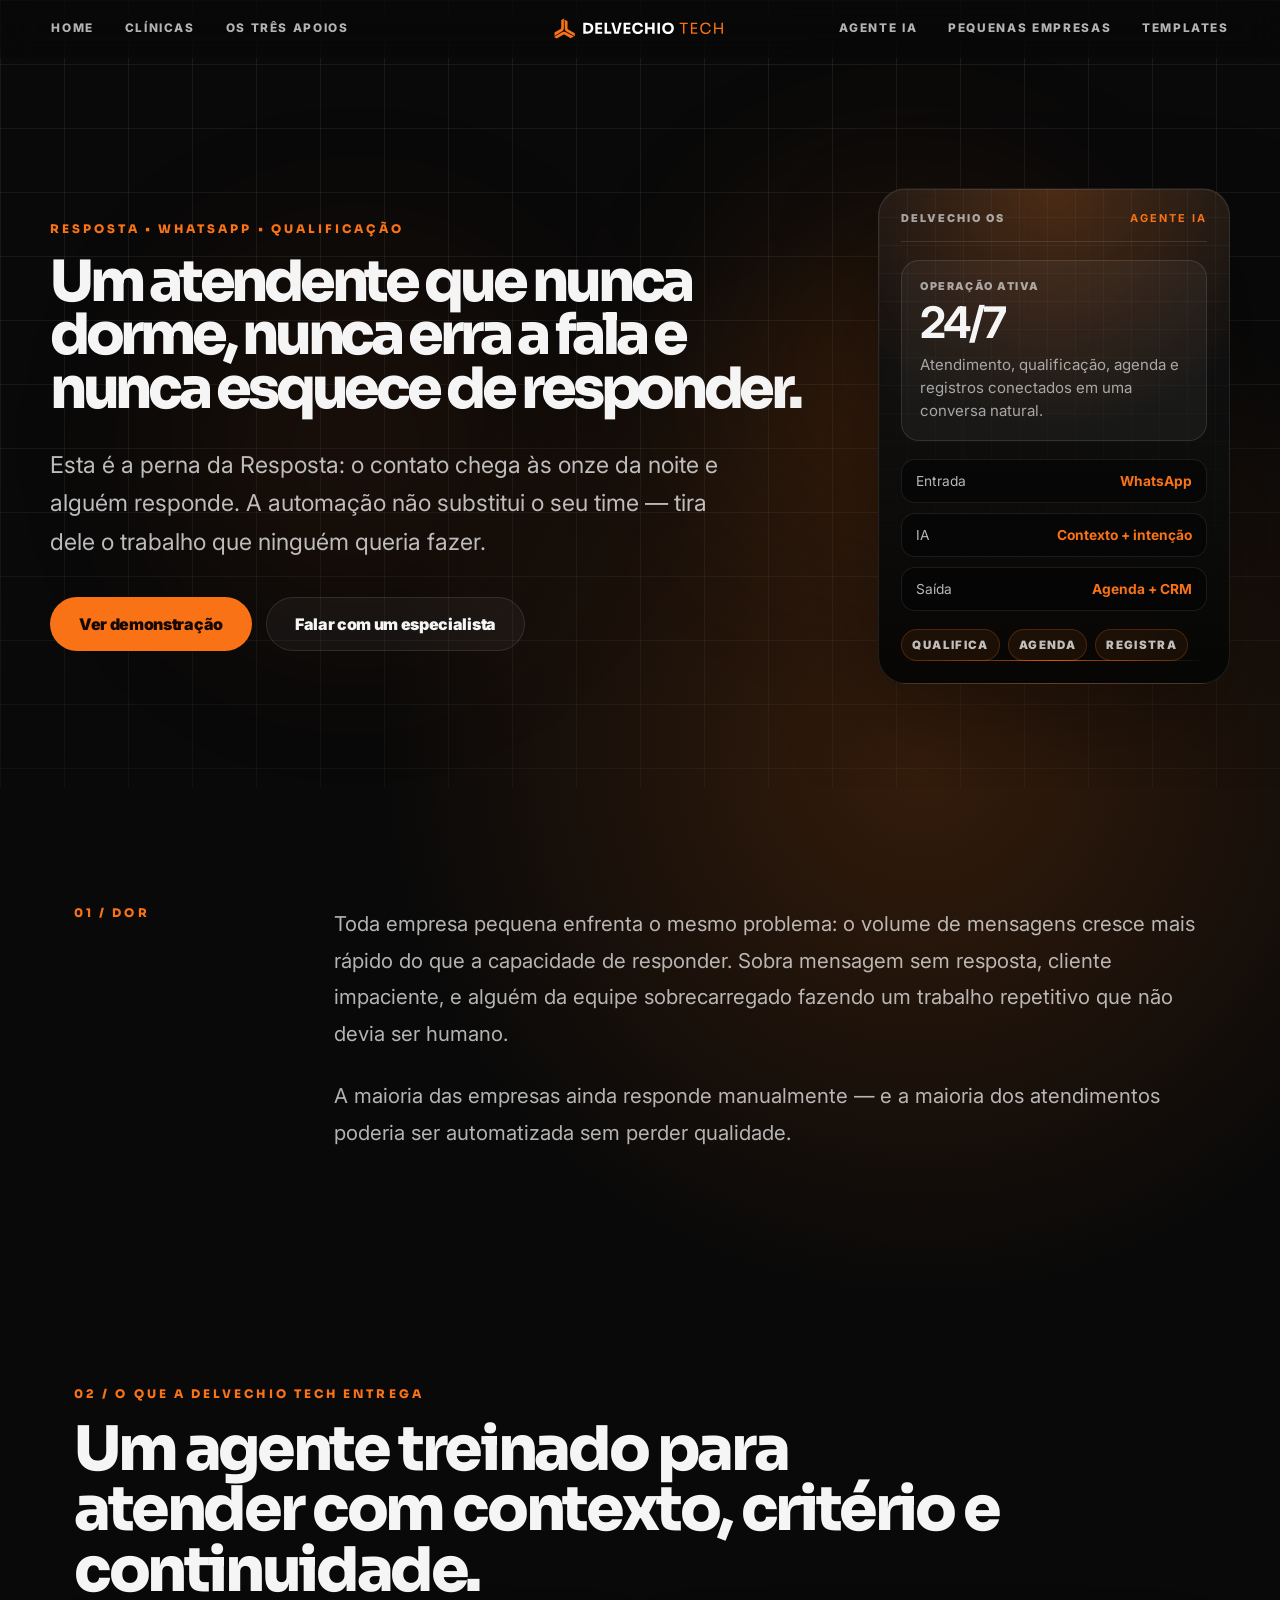
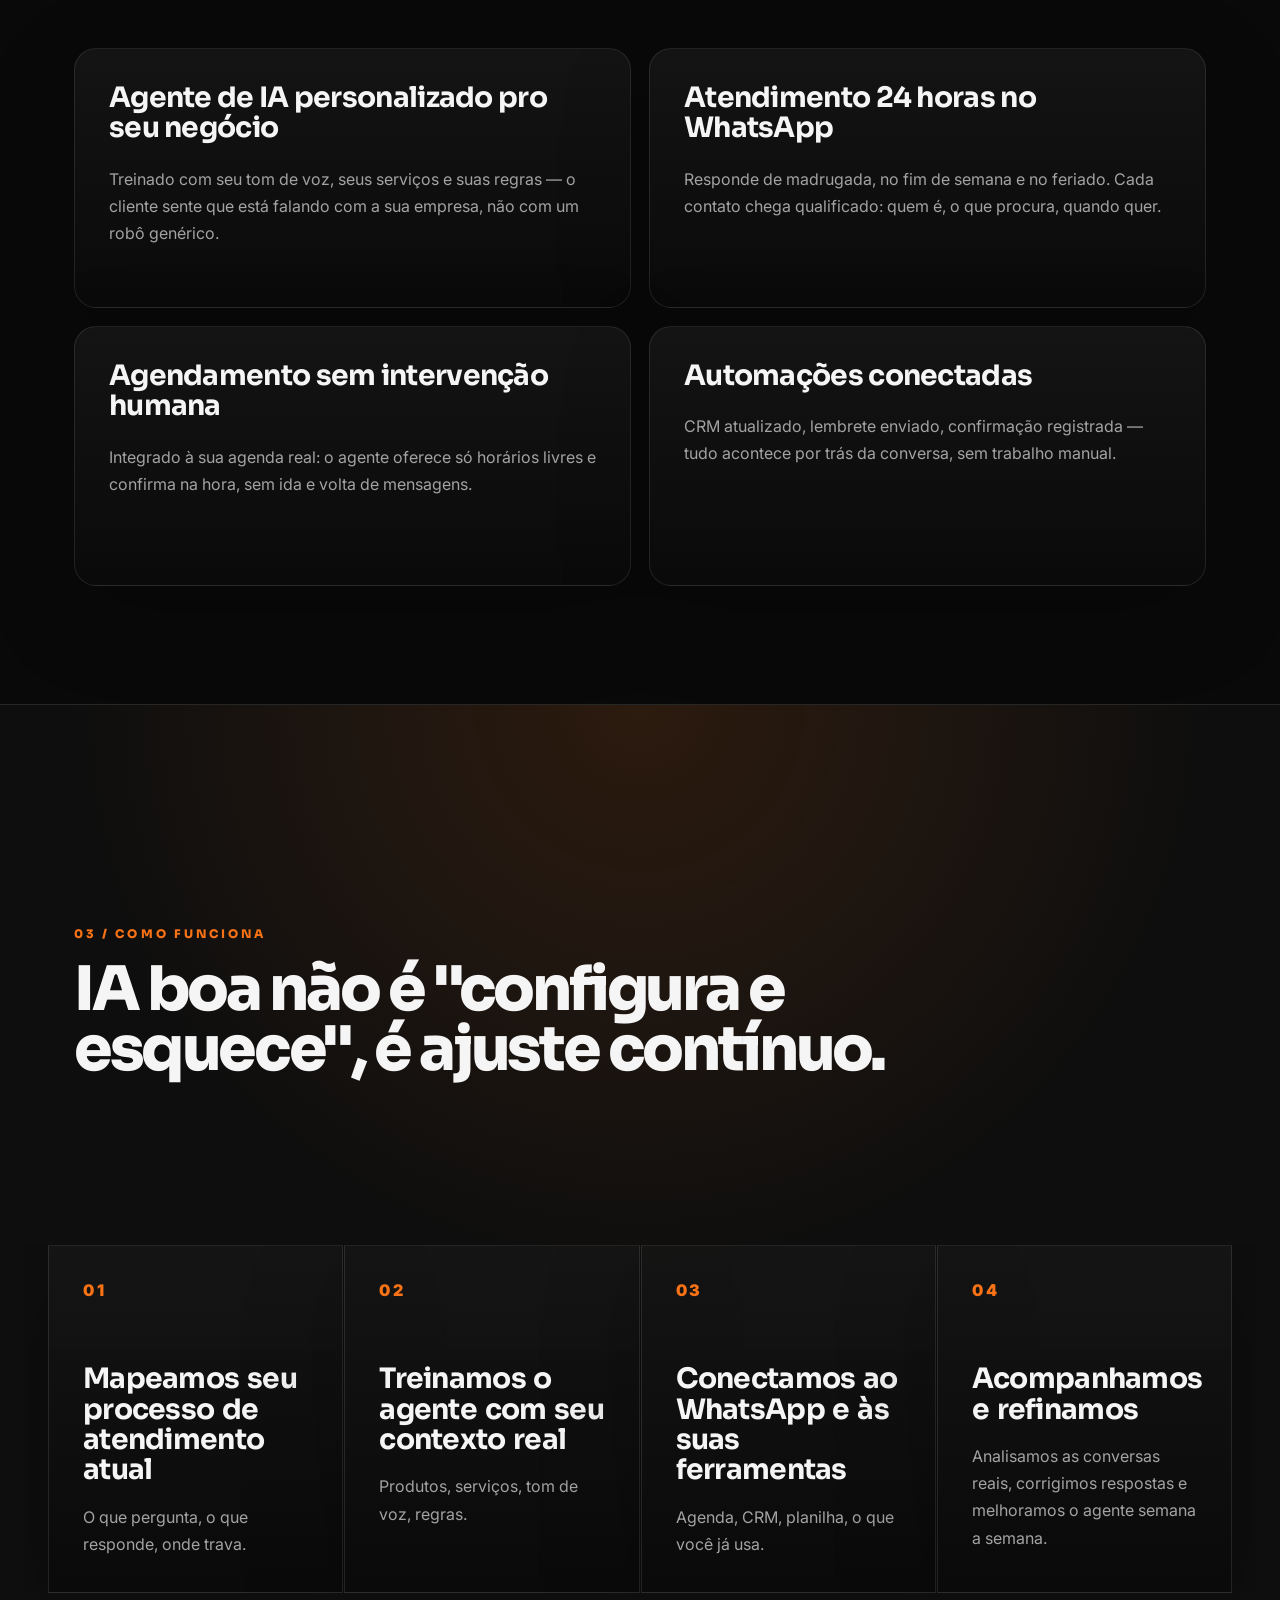
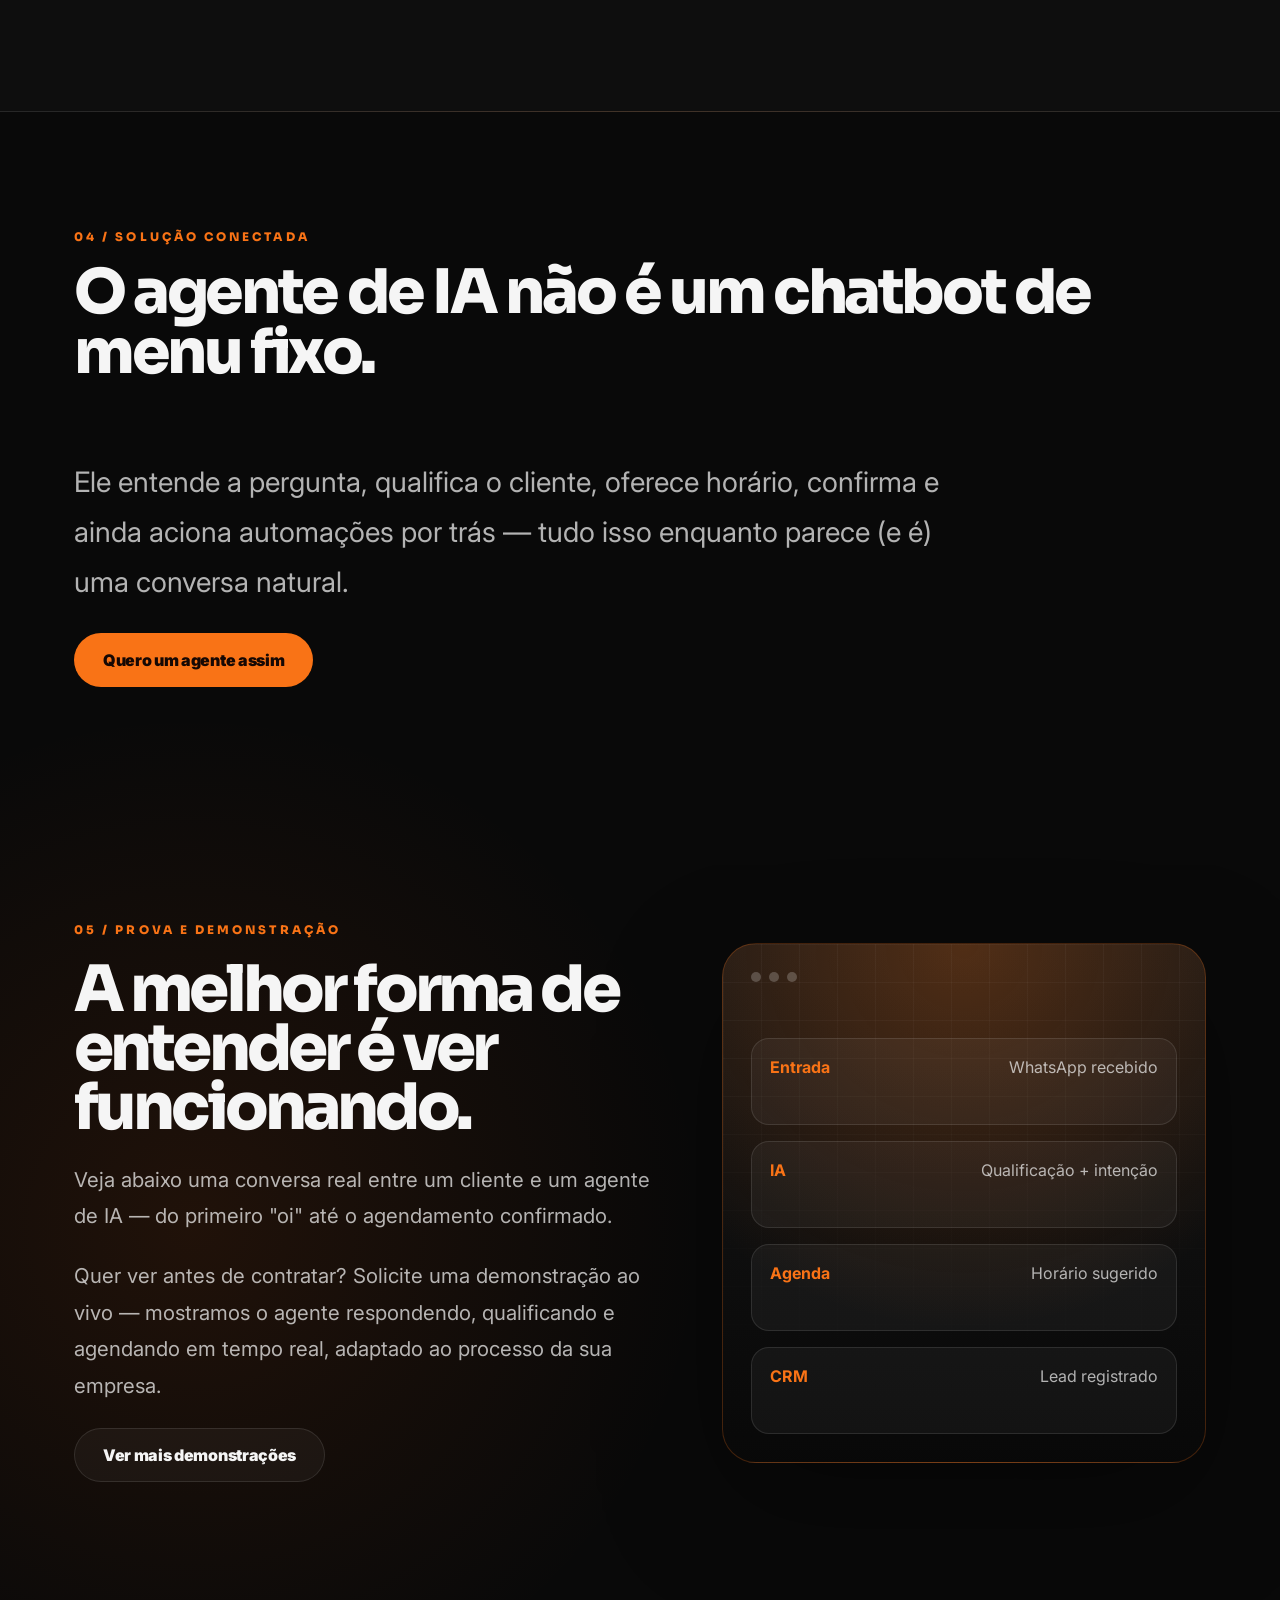
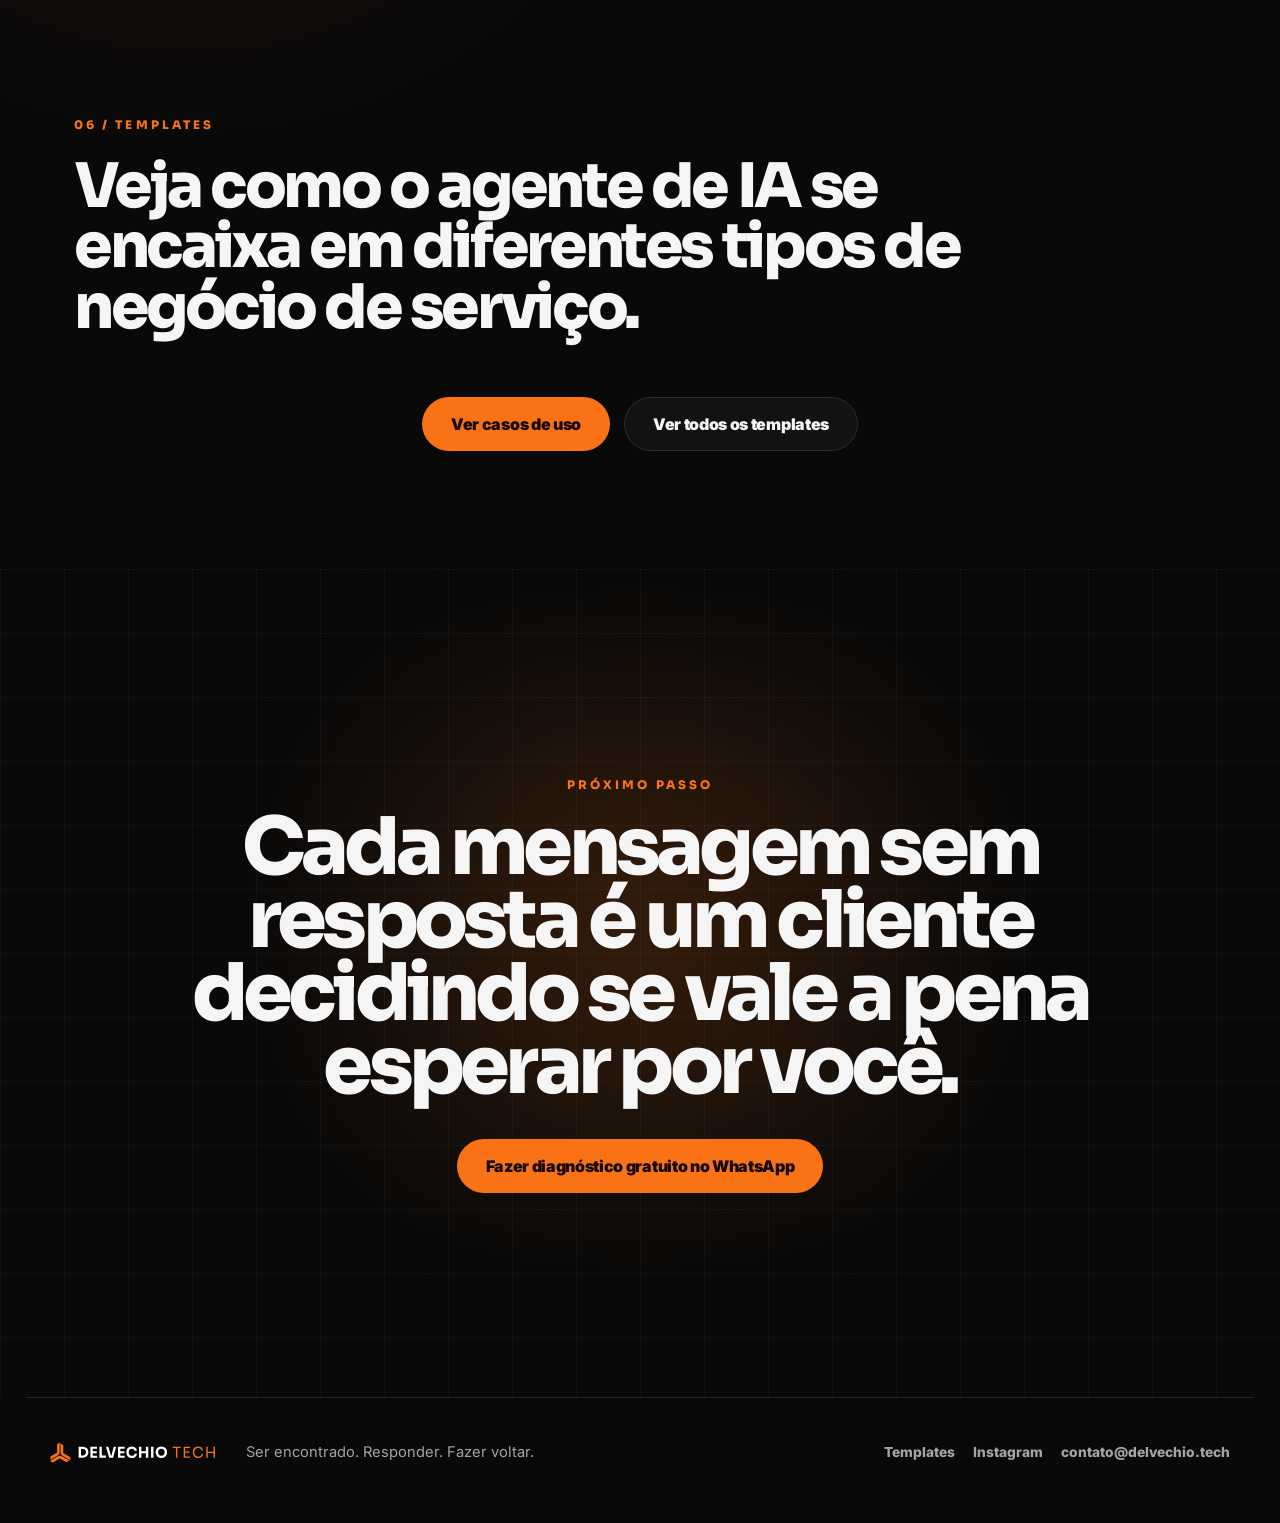
==== commit 5f536417: "Reposicionamento: três apoios, tipografia Sora e logo em vetor Home reescrita em torno de Presença, " ====
--- a/agente-ia/index.html
+++ b/agente-ia/index.html
@@ -26,10 +26,10 @@
     <link rel="preconnect" href="https://fonts.googleapis.com" />
     <link rel="preconnect" href="https://fonts.gstatic.com" crossorigin />
     <link
-      href="https://fonts.googleapis.com/css2?family=Inter:wght@400;500;600;700;800;900&family=Manrope:wght@500;600;700;800&display=swap"
+      href="https://fonts.googleapis.com/css2?family=Inter:wght@400;500;600;700;800;900&family=Sora:wght@500;600;700;800&display=swap"
       rel="stylesheet"
     />
-    <link rel="stylesheet" href="../styles.css?v=20260710" />
+    <link rel="stylesheet" href="../styles.css?v=20261118" />
   </head>
   <body class="subpage">
     <!-- Google Tag Manager (noscript) -->
@@ -42,7 +42,7 @@
       <nav class="desktop-nav left" aria-label="Navegação principal">
         <a href="../">Home</a>
         <a href="../clinicas/">Clínicas</a>
-        <a href="../imobiliarias/">Imobiliárias</a>
+        <a href="../#apoios">Os três apoios</a>
       </nav>
       <a class="brand" href="../" aria-label="Delvechio Tech">
         <img src="../assets/logos/logo-horizontal.svg" alt="Delvechio Tech" />
@@ -58,7 +58,7 @@
     <nav class="mobile-nav" id="mobile-menu" data-mobile-menu aria-label="Navegação mobile">
       <a href="../">Home</a>
       <a href="../clinicas/">Clínicas</a>
-      <a href="../imobiliarias/">Imobiliárias</a>
+      <a href="../#apoios">Os três apoios</a>
       <a href="../agente-ia/">Agente IA</a>
       <a href="../pequenas-empresas/">Pequenas empresas</a>
       <a href="../templates/">Templates</a>
@@ -71,10 +71,10 @@
         <div class="ambient ambient-two"></div>
         <div class="page-hero-inner reveal active">
           <div class="page-hero-copy">
-            <p class="eyebrow">IA • WhatsApp • Qualificação</p>
+            <p class="eyebrow">Resposta • WhatsApp • Qualificação</p>
             <h1>Um atendente que nunca dorme, nunca erra a fala e nunca esquece de responder.</h1>
             <p class="lead">
-              Agentes de IA que atendem seu WhatsApp, qualificam o cliente e fazem o agendamento — enquanto você foca no que só você pode fazer.
+              Esta é a perna da Resposta: o contato chega às onze da noite e alguém responde. A automação não substitui o seu time — tira dele o trabalho que ninguém queria fazer.
             </p>
             <div class="hero-actions">
               <a class="button primary beam-button glow-on-hover" href="#demo">Ver demonstração</a>
@@ -194,7 +194,7 @@
 
       <section class="section template-teaser">
         <span class="section-kicker reveal">06 / Templates</span>
-        <h2 class="reveal delay-100">Veja como o agente de IA se encaixa em diferentes tipos de negócio — clínica, imobiliária e outros.</h2>
+        <h2 class="reveal delay-100">Veja como o agente de IA se encaixa em diferentes tipos de negócio de serviço.</h2>
         <div class="hero-actions reveal delay-200">
           <a class="button primary beam-button glow-on-hover" href="../templates/#moderno-tech">Ver casos de uso</a>
           <a class="button secondary" href="../templates/">Ver todos os templates</a>
@@ -214,7 +214,7 @@
 
     <footer class="site-footer">
       <img src="../assets/logos/logo-horizontal.svg" alt="Delvechio Tech" />
-      <p>Do primeiro clique ao atendimento, tudo conectado.</p>
+      <p>Ser encontrado. Responder. Fazer voltar.</p>
       <div>
         <a href="../templates/">Templates</a>
         <a href="https://instagram.com/delvechio.tech" target="_blank" rel="noreferrer">Instagram</a>
@@ -222,6 +222,6 @@
       </div>
     </footer>
 
-    <script src="../script.js?v=20260710"></script>
+    <script src="../script.js?v=20261118"></script>
   </body>
 </html>
--- a/styles.css
+++ b/styles.css
@@ -260,7 +260,7 @@
   justify-content: center;
   min-height: 100vh;
   overflow: hidden;
-  padding: 124px 24px 92px;
+  padding: 124px 24px 150px;
   text-align: center;
 }
 
@@ -311,7 +311,7 @@
 .section-kicker {
   margin: 0;
   color: var(--orange);
-  font-family: Manrope, Inter, sans-serif;
+  font-family: Sora, Inter, sans-serif;
   font-size: 0.74rem;
   font-weight: 900;
   letter-spacing: 0.26em;
@@ -326,7 +326,7 @@
 h2,
 h3 {
   margin: 0;
-  font-family: Manrope, Inter, sans-serif;
+  font-family: Sora, Inter, sans-serif;
   letter-spacing: -0.06em;
 }
 
@@ -478,7 +478,7 @@
 .marquee-content b {
   margin: 0 22px;
   color: rgba(245, 245, 245, 0.58);
-  font-family: Manrope, Inter, sans-serif;
+  font-family: Sora, Inter, sans-serif;
   font-size: 0.82rem;
   font-weight: 900;
   letter-spacing: 0.24em;
@@ -1270,7 +1270,7 @@
 .template-preview b {
   max-width: 260px;
   margin-top: 10px;
-  font-family: Manrope, Inter, sans-serif;
+  font-family: Sora, Inter, sans-serif;
   font-size: clamp(1.6rem, 2.6vw, 2.4rem);
   line-height: 0.98;
   letter-spacing: -0.05em;
@@ -1519,7 +1519,7 @@
 
   .hero {
     min-height: 100svh;
-    padding: 112px 18px 88px;
+    padding: 112px 18px 150px;
     text-align: left;
   }
 
@@ -1630,3 +1630,43 @@
     justify-content: stretch;
   }
 }
+
+/* Três apoios — grade de 3 colunas (18/11/2026).
+   Os cards ficam mais estreitos que os de 2 colunas, então o título,
+   o corpo e a altura mínima precisam acompanhar. */
+.niche-grid.apoios-grid {
+  grid-template-columns: repeat(3, minmax(0, 1fr));
+}
+
+.apoios-grid .niche-card {
+  min-height: 0;
+  padding: clamp(26px, 2.4vw, 36px);
+}
+
+.apoios-grid .niche-card h3 {
+  margin-top: 22px;
+  font-size: clamp(1.45rem, 2vw, 1.9rem);
+  line-height: 1.15;
+}
+
+.apoios-grid .niche-card p {
+  margin-top: 14px;
+}
+
+@media (max-width: 1080px) {
+  .niche-grid.apoios-grid {
+    grid-template-columns: repeat(2, minmax(0, 1fr));
+  }
+}
+
+@media (max-width: 720px) {
+  .niche-grid.apoios-grid {
+    grid-template-columns: 1fr;
+  }
+}
+
+/* Hero: a frase nova é mais longa que a antiga, precisa de corpo menor
+   para cada linha caber inteira (18/11/2026) */
+.hero-title h1 {
+  font-size: clamp(2.9rem, 7.3vw, 7rem);
+}
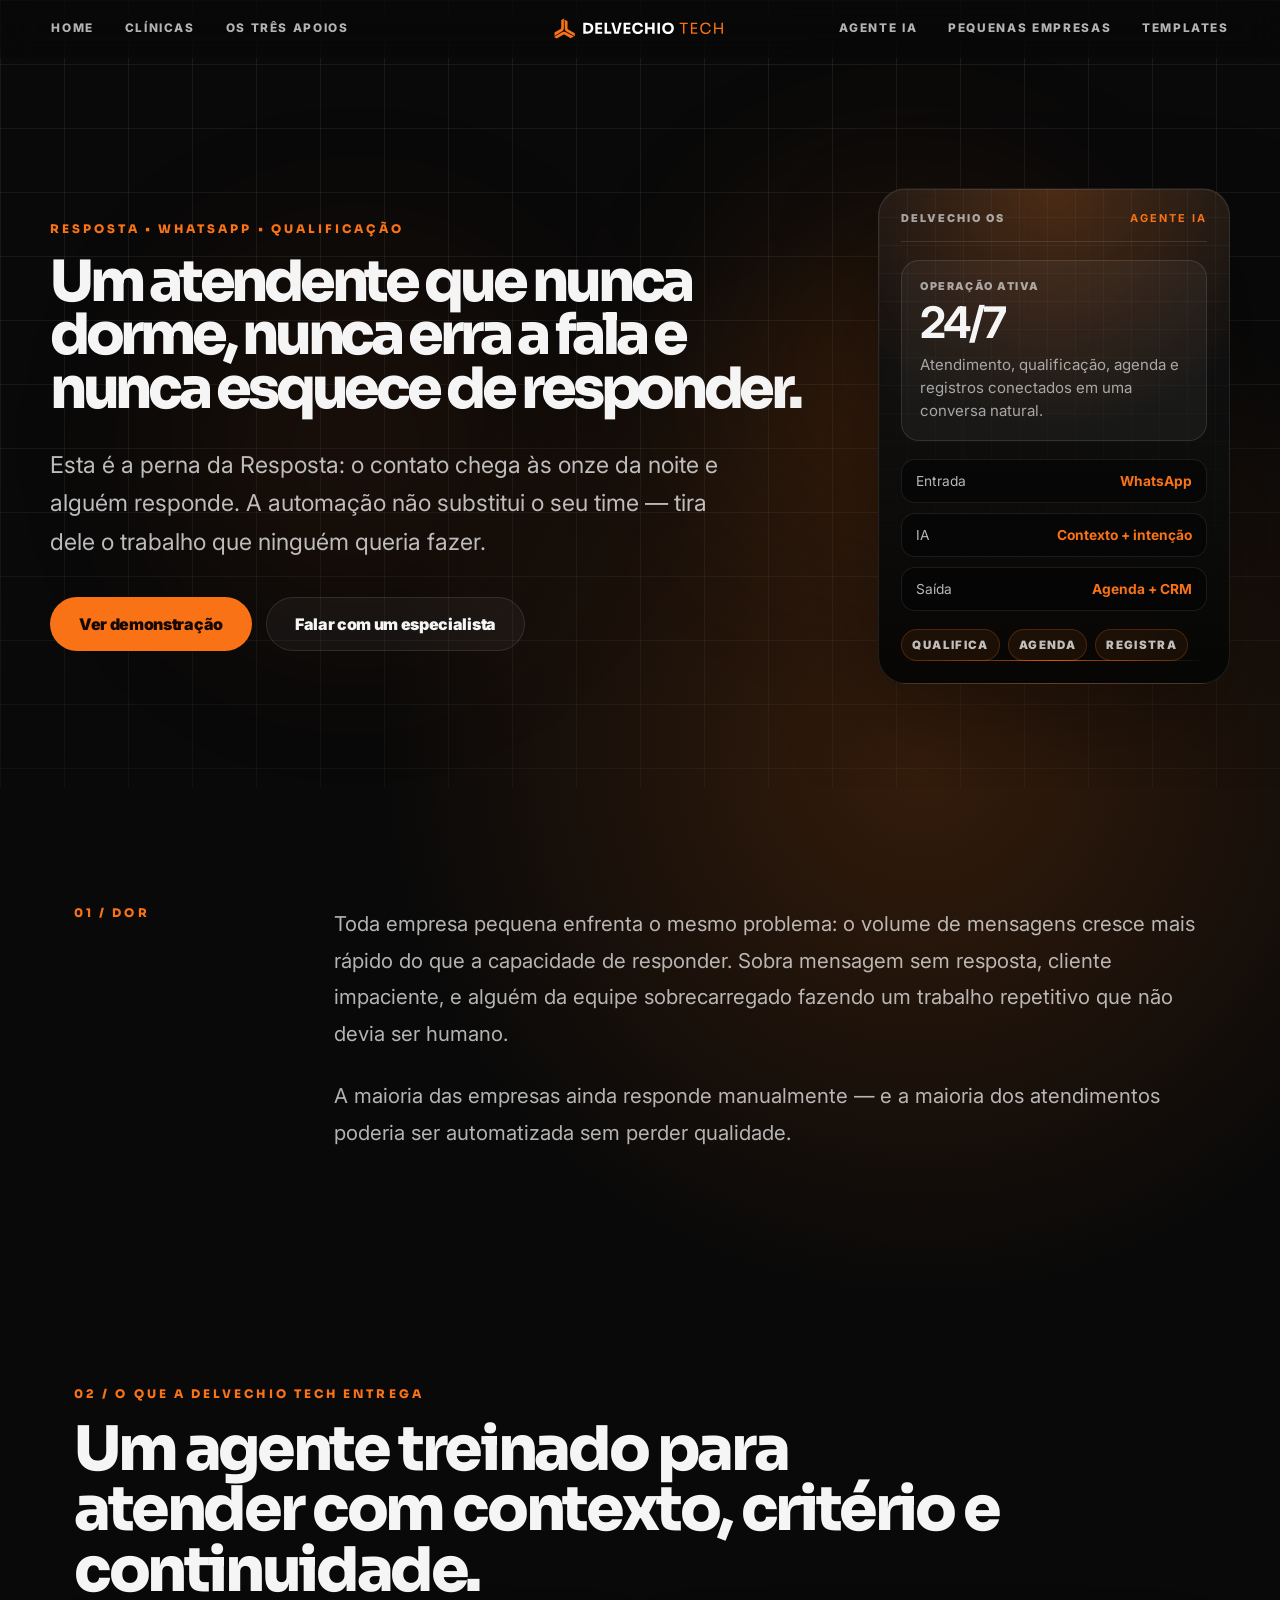
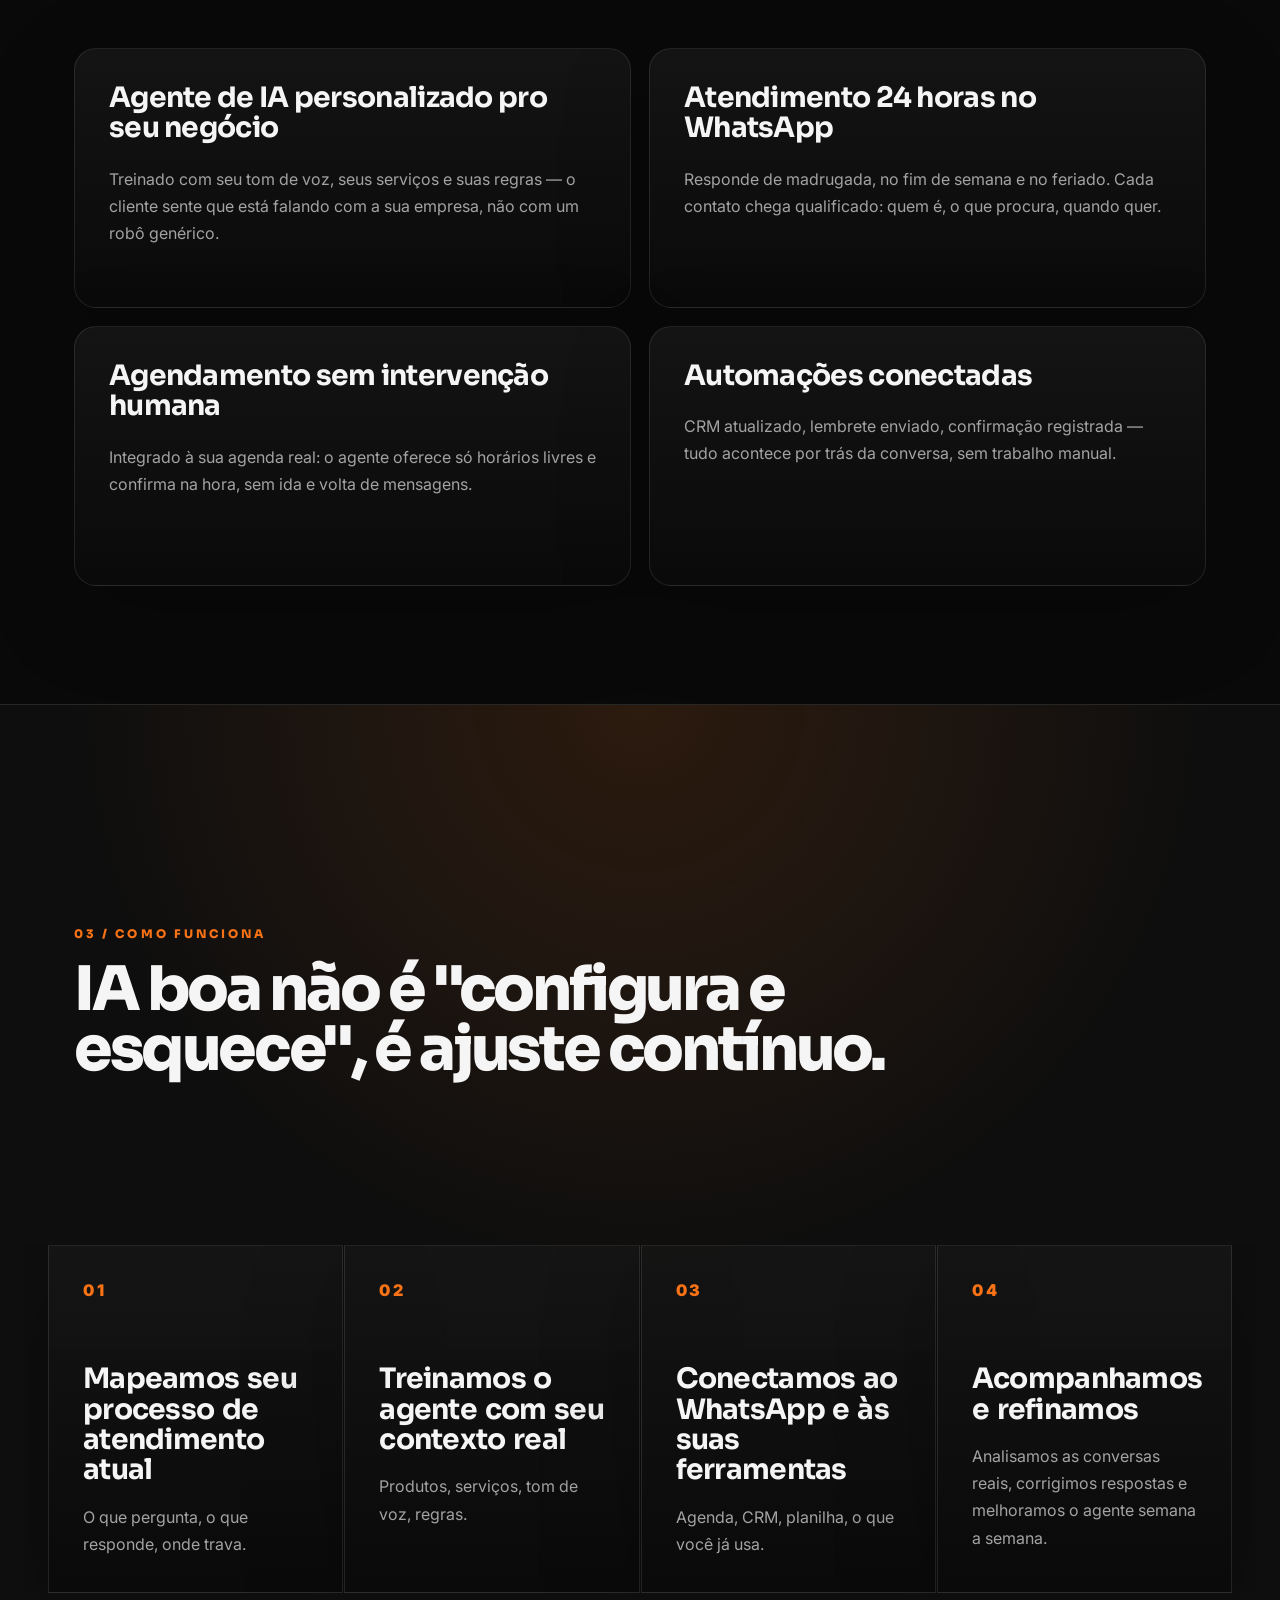
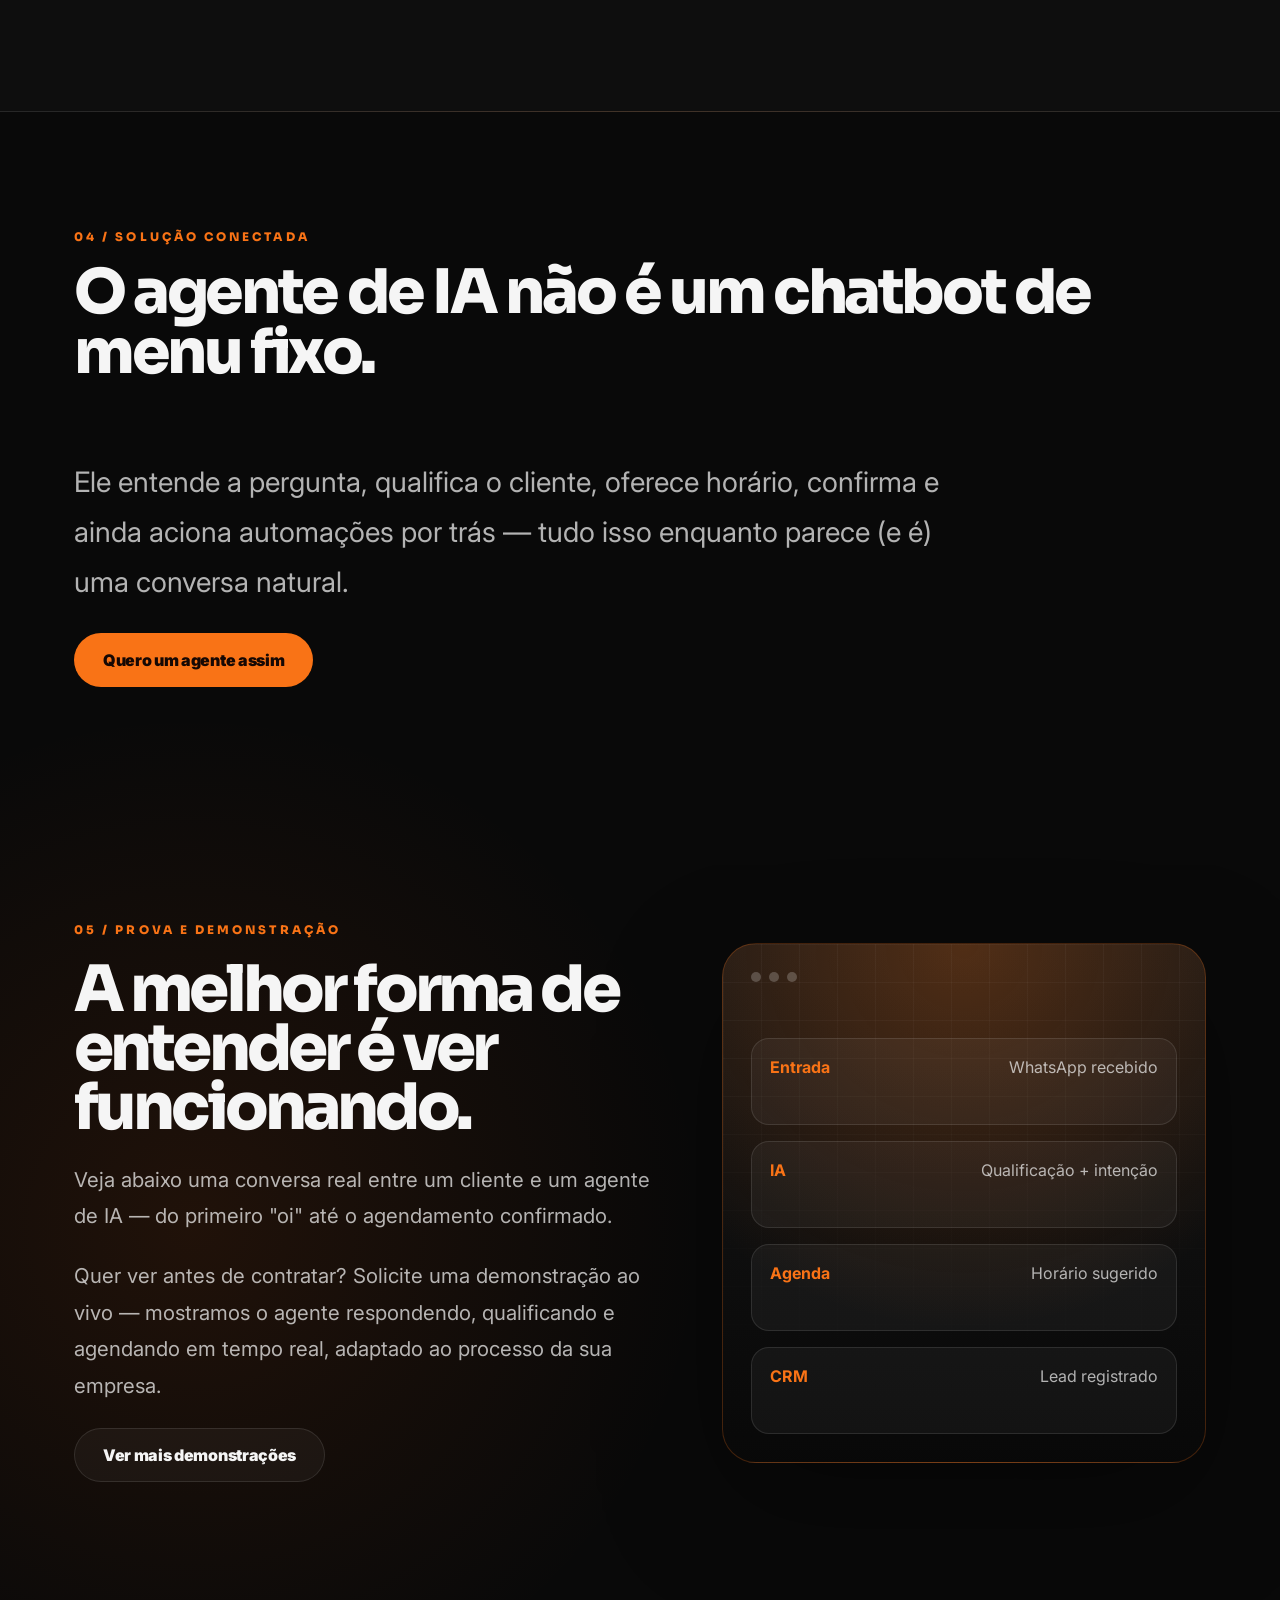
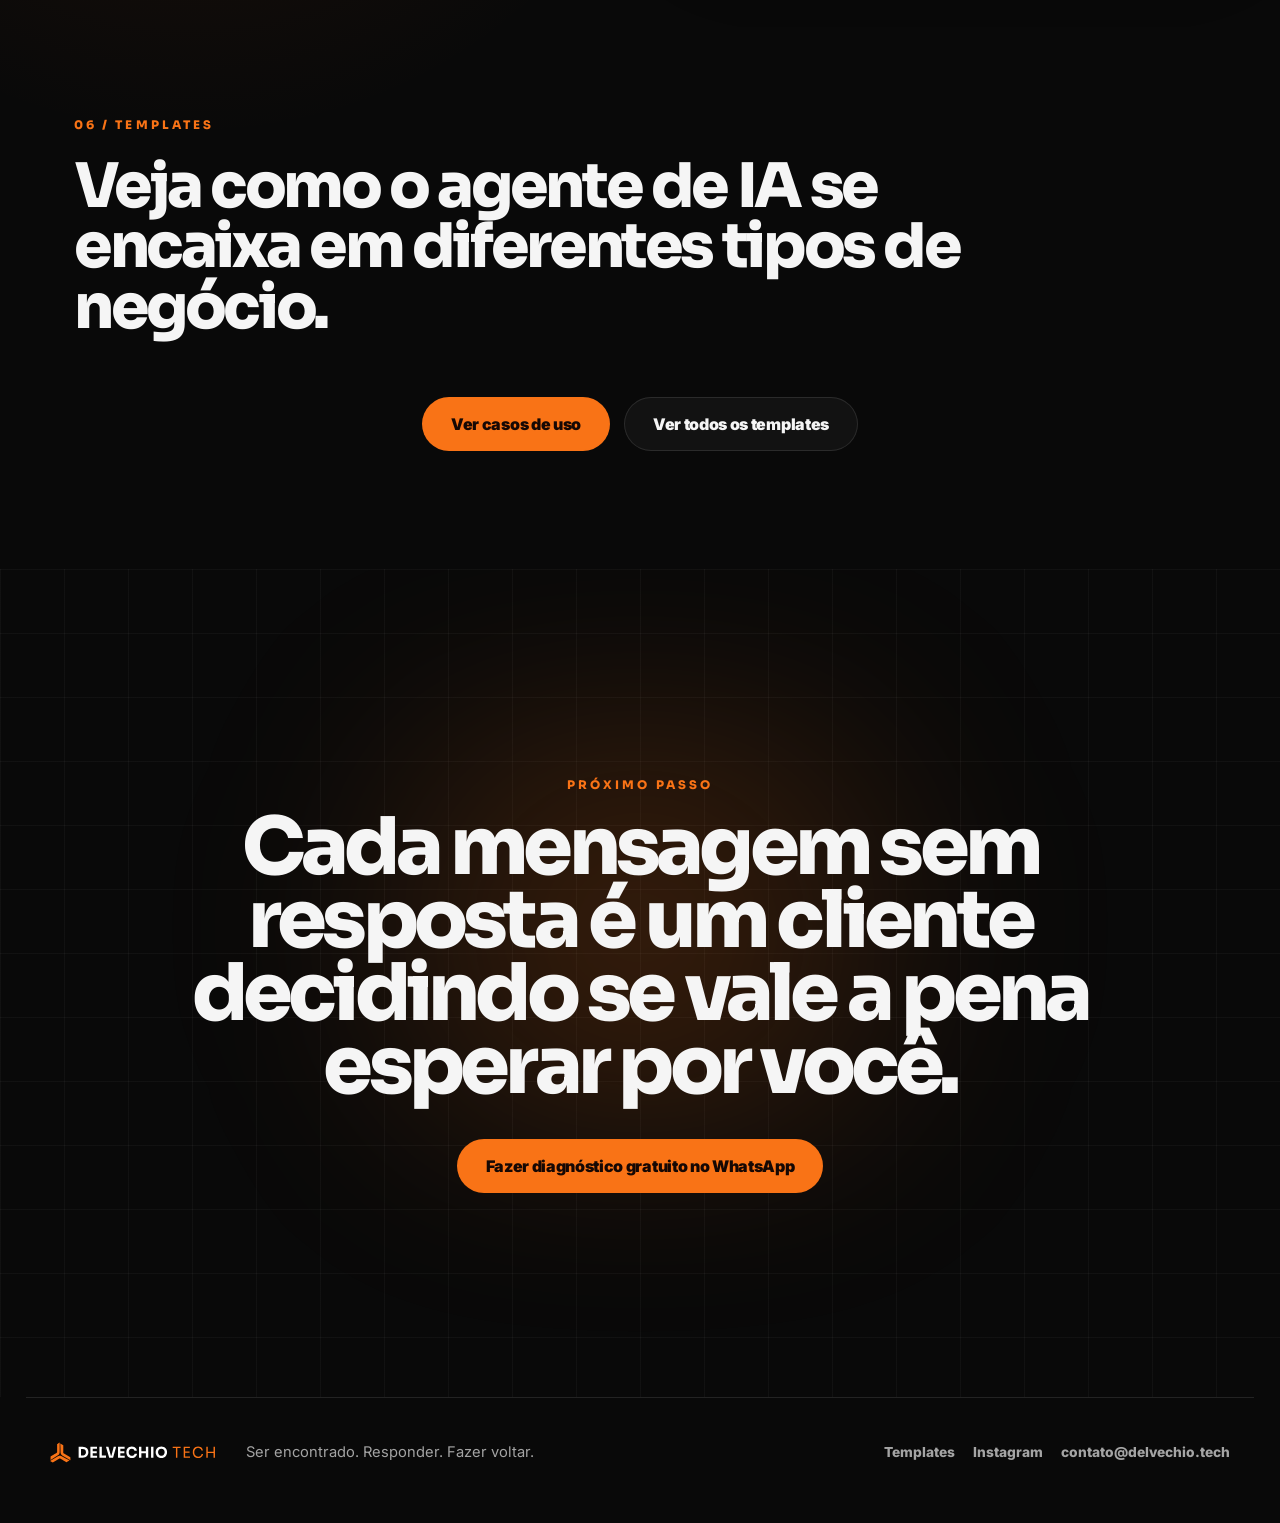
==== commit 66648d97: "Tira o limite de setor: o eixo é o problema, não o ramo O manual decidiu em 18/11 que "clínica é pro" ====
--- a/agente-ia/index.html
+++ b/agente-ia/index.html
@@ -194,7 +194,7 @@
 
       <section class="section template-teaser">
         <span class="section-kicker reveal">06 / Templates</span>
-        <h2 class="reveal delay-100">Veja como o agente de IA se encaixa em diferentes tipos de negócio de serviço.</h2>
+        <h2 class="reveal delay-100">Veja como o agente de IA se encaixa em diferentes tipos de negócio.</h2>
         <div class="hero-actions reveal delay-200">
           <a class="button primary beam-button glow-on-hover" href="../templates/#moderno-tech">Ver casos de uso</a>
           <a class="button secondary" href="../templates/">Ver todos os templates</a>
